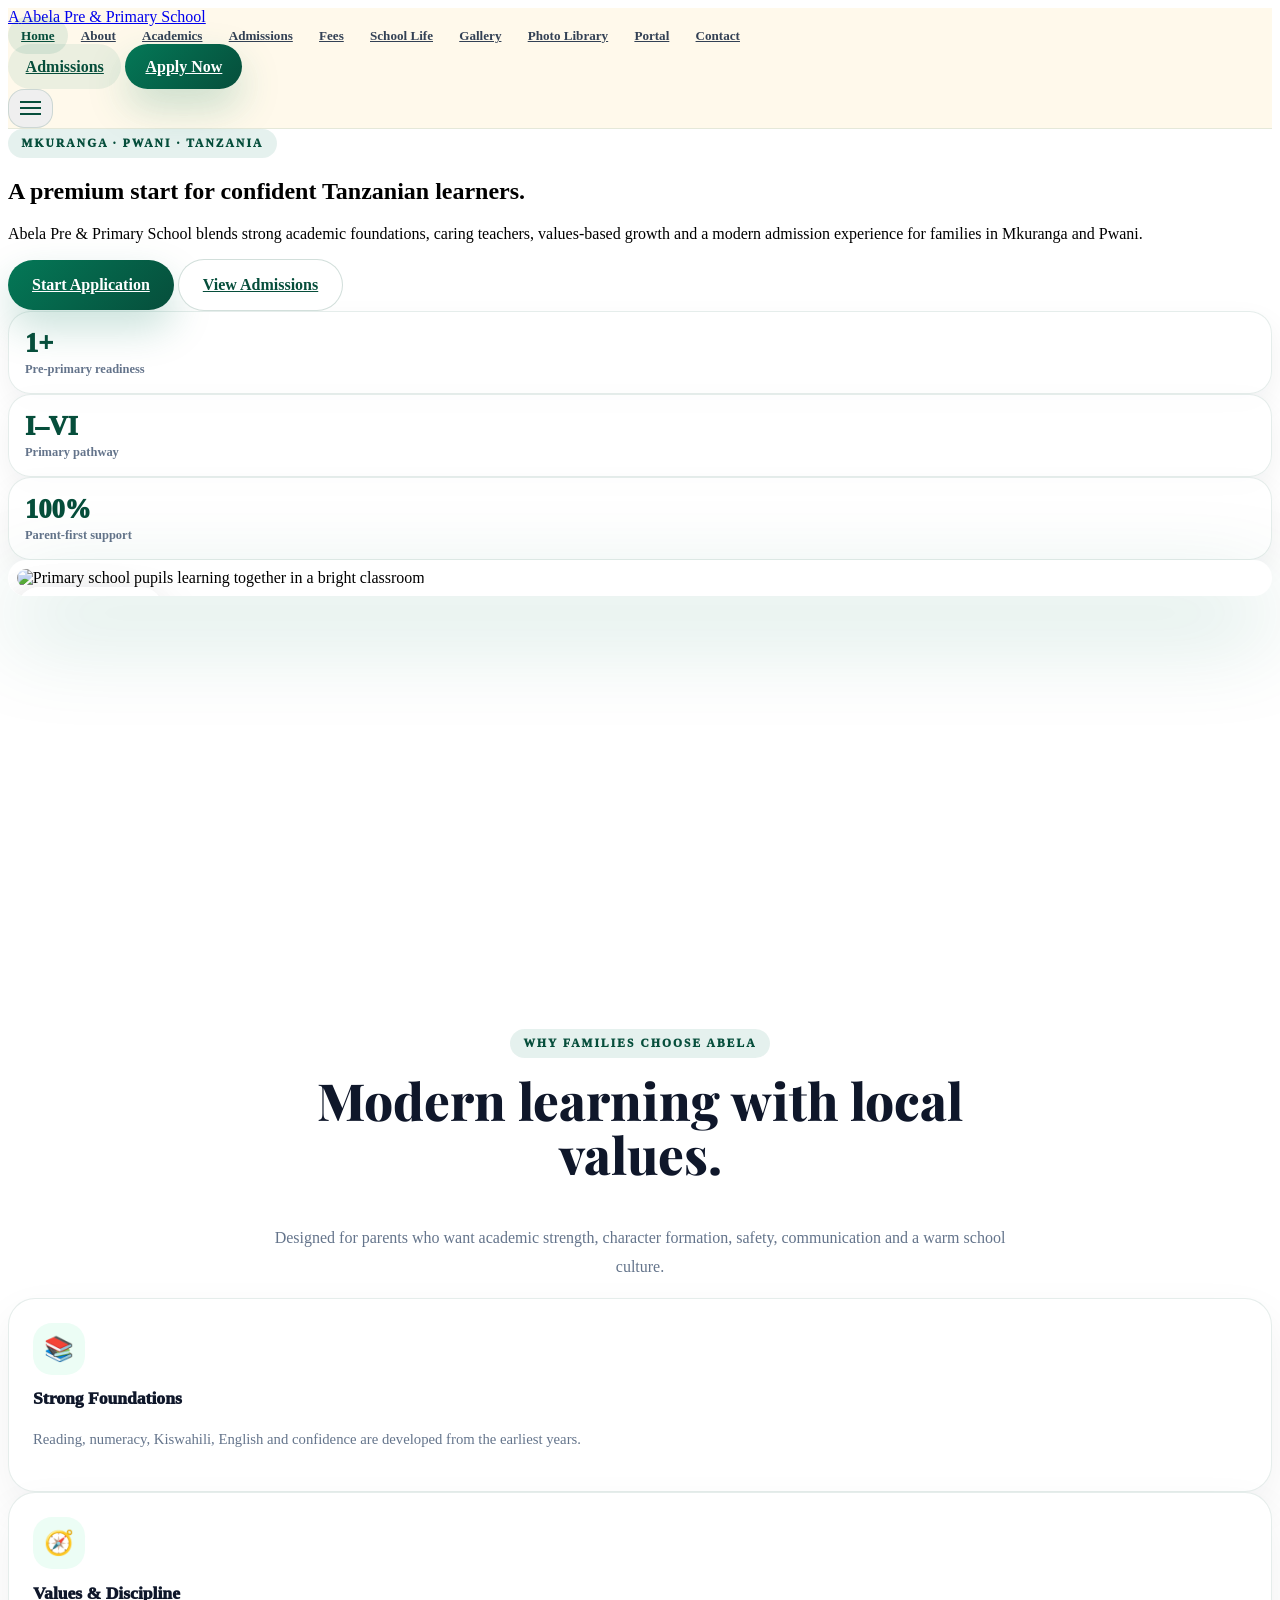
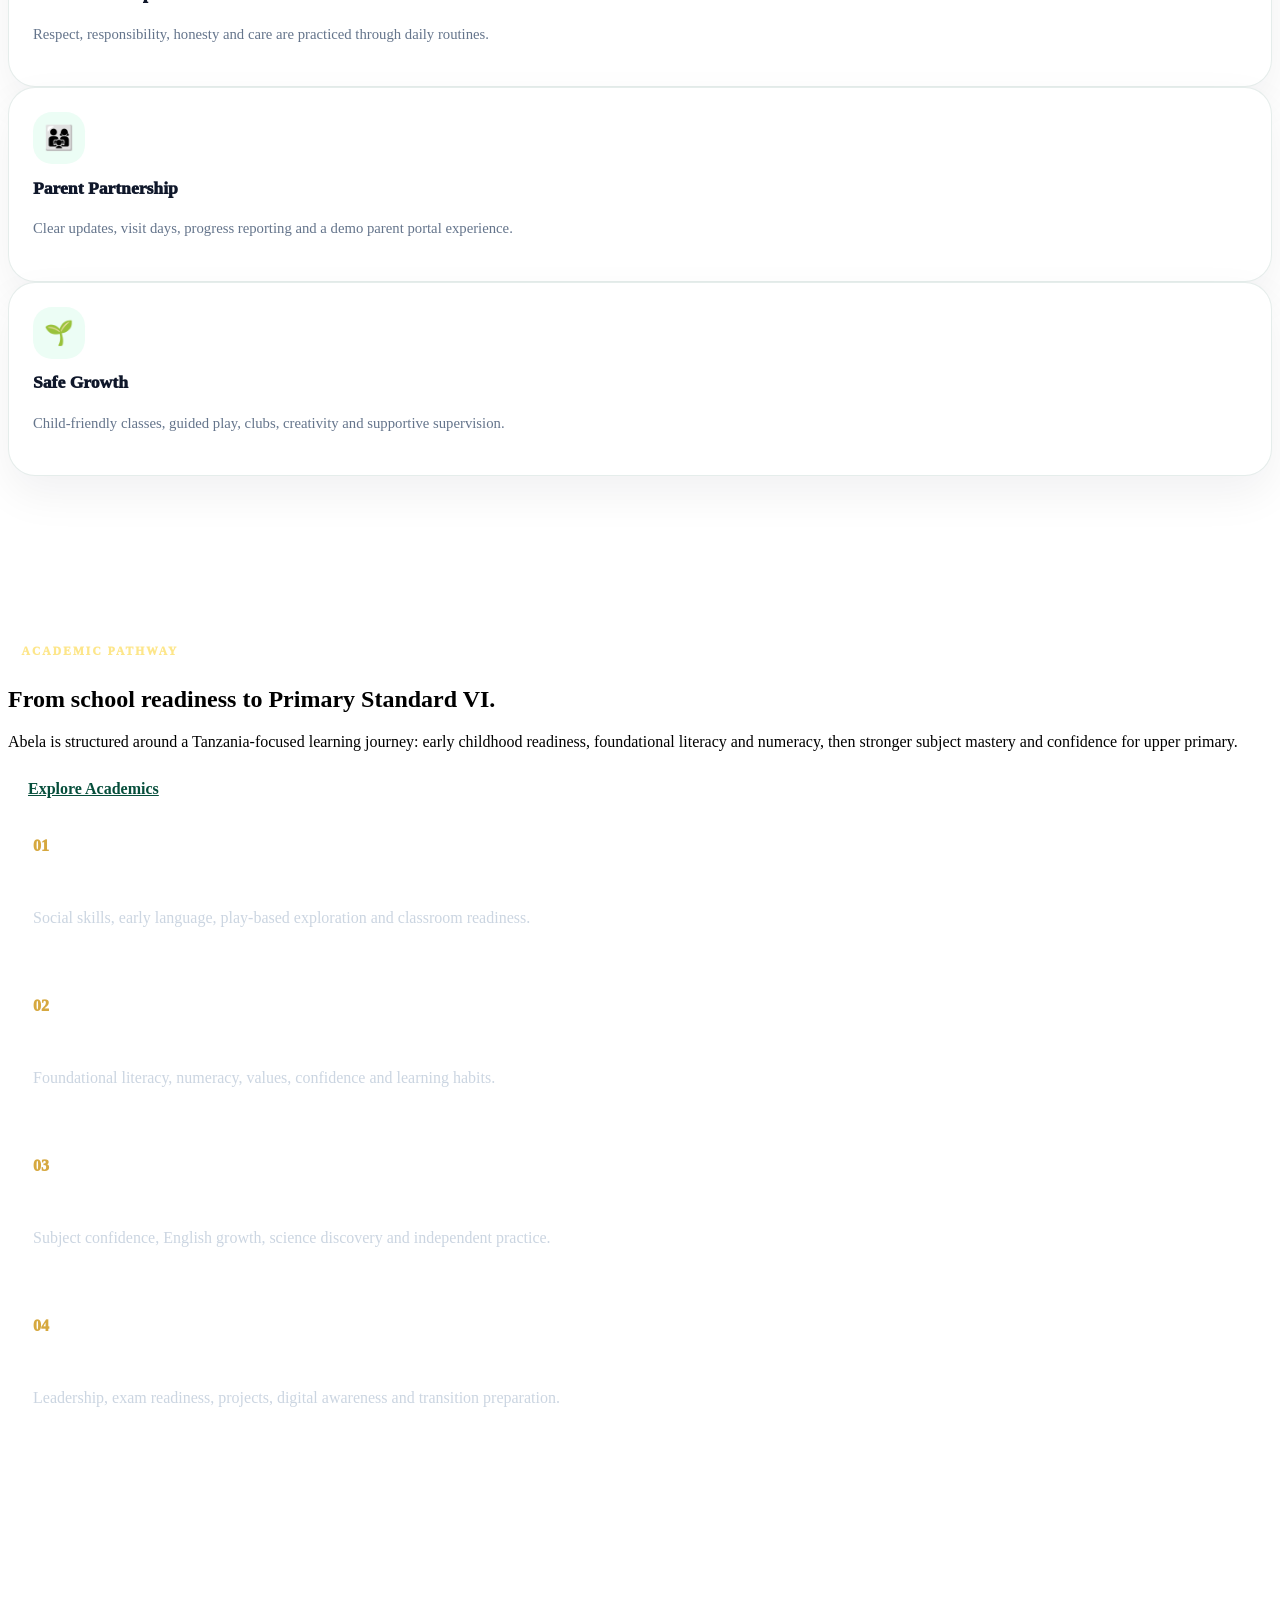
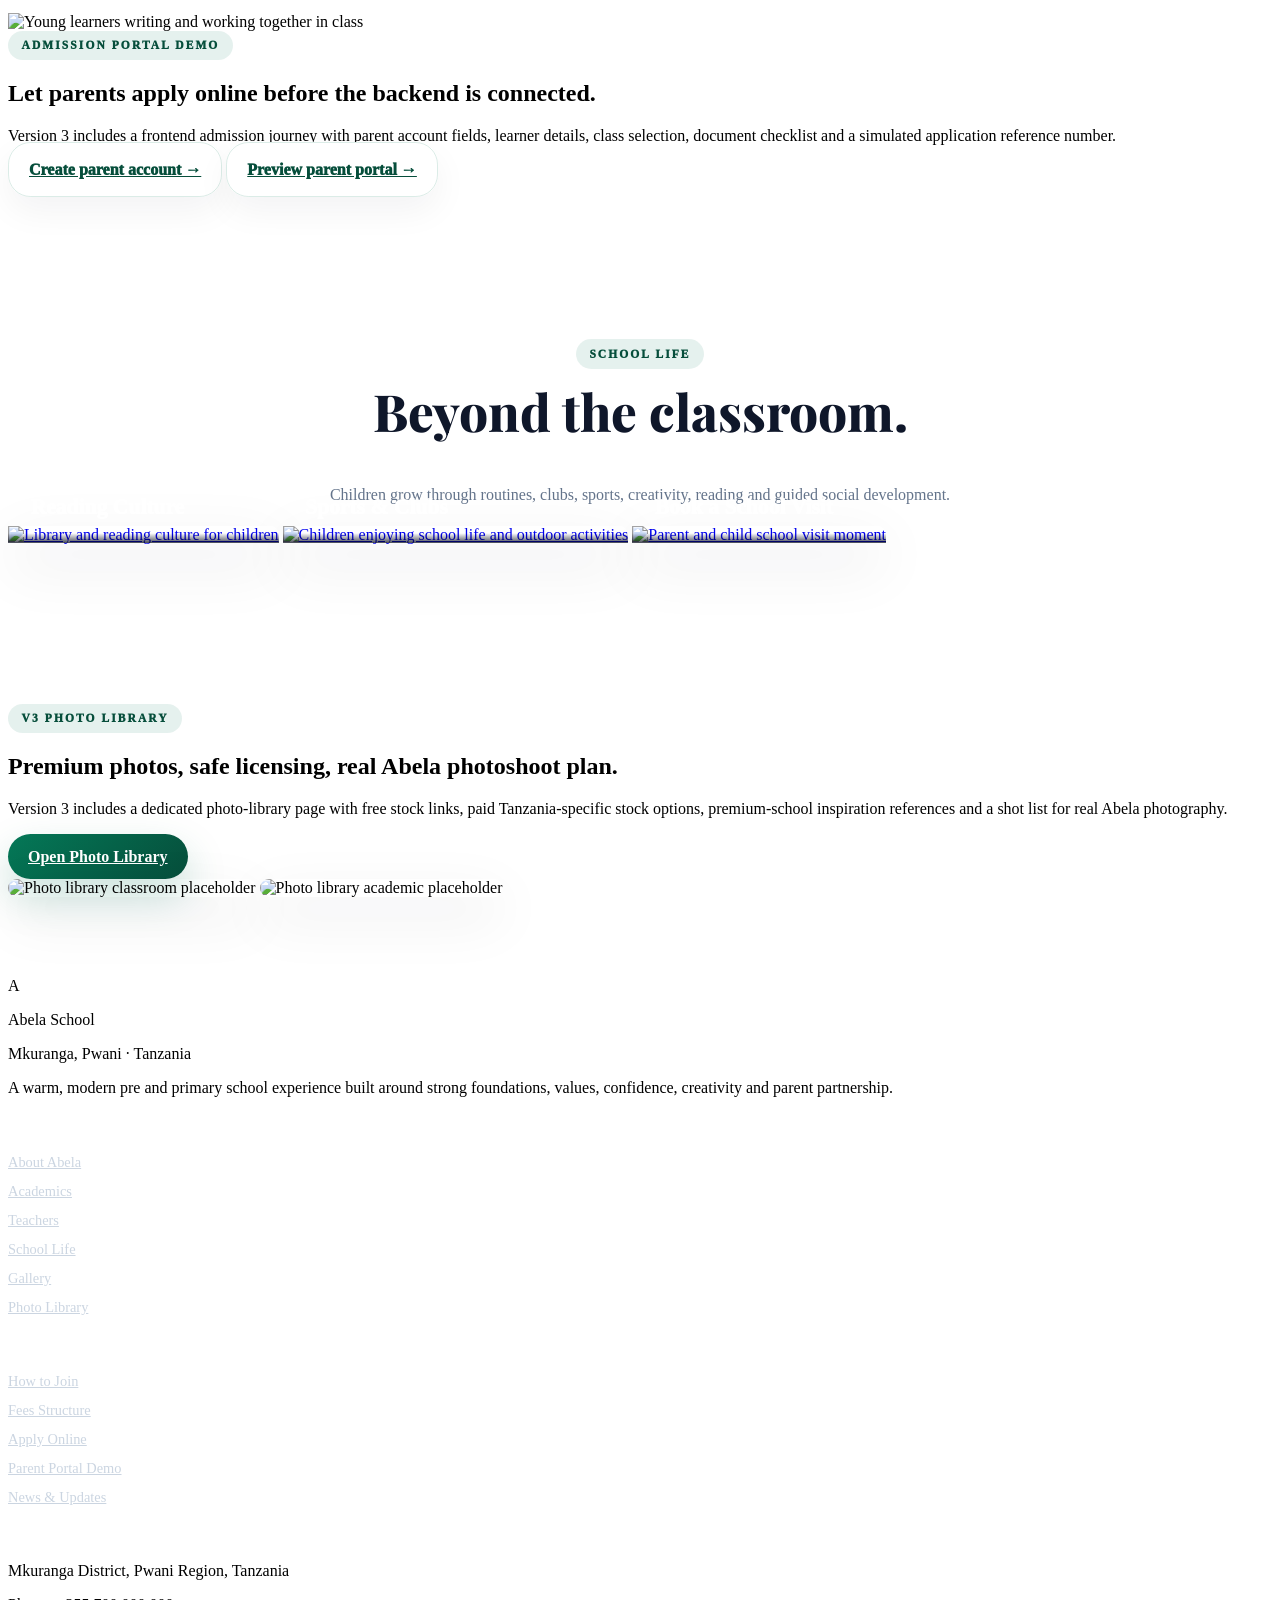
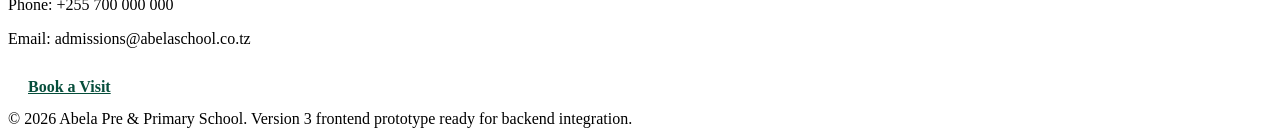
==== index.html @ 207eb551 "all new commited" ====
<!doctype html>
<html lang="en">
<head>
  <meta charset="UTF-8" />
  <meta name="viewport" content="width=device-width, initial-scale=1.0" />
  <title>Abela Pre &amp; Primary School | Mkuranga, Pwani Tanzania</title>
  <meta name="description" content="Premium Version 3 premium frontend website for Abela Pre &amp; Primary School in Mkuranga, Pwani, Tanzania with admissions portal demo." />
  <meta name="theme-color" content="#047857" />
  <meta property="og:title" content="Abela Pre &amp; Primary School | Mkuranga, Pwani Tanzania" />
  <meta property="og:description" content="Premium Version 3 premium frontend website for Abela Pre &amp; Primary School in Mkuranga, Pwani, Tanzania with admissions portal demo." />
  <meta property="og:type" content="website" />
  <meta property="og:image" content="https://images.unsplash.com/photo-1509062522246-3755977927d7?auto=format&fit=crop&w=1600&q=80" />
  <link rel="preconnect" href="https://fonts.googleapis.com" />
  <link rel="preconnect" href="https://fonts.gstatic.com" crossorigin />
  <link href="https://fonts.googleapis.com/css2?family=Inter:wght@400;500;600;700;800;900&family=Playfair+Display:wght@700;800&display=swap" rel="stylesheet" />
  <script src="https://cdn.tailwindcss.com"></script>
  <script>
    tailwind.config = {
      theme: {
        extend: {
          fontFamily: {
            sans: ['Inter', 'sans-serif'],
            display: ['Playfair Display', 'serif']
          },
          colors: {
            abela: {
              green: '#047857',
              deep: '#064e3b',
              gold: '#d6a83f',
              cream: '#fff8e7'
            }
          },
          boxShadow: {
            glow: '0 24px 70px rgba(4, 120, 87, 0.22)'
          }
        }
      }
    };
  </script>
  <link rel="stylesheet" href="assets/css/styles.css" />
  <script type="application/ld+json">{"@context":"https://schema.org","@type":"School","name":"Abela Pre & Primary School","address":{"@type":"PostalAddress","addressLocality":"Mkuranga","addressRegion":"Pwani","addressCountry":"TZ"},"url":"https://example.com","telephone":"+255700000000"}</script>
</head>
<body class="bg-abela-cream text-slate-900 antialiased">
  <a href="#main" class="skip-link">Skip to content</a>
  
<header class="site-header">
  <nav class="mx-auto flex max-w-7xl items-center justify-between px-4 py-4 sm:px-6 lg:px-8" aria-label="Main navigation">
    <a href="index.html" class="group flex items-center gap-3" aria-label="Abela Pre & Primary School home">
      <span class="grid h-12 w-12 place-items-center rounded-2xl bg-emerald-700 text-lg font-black text-white shadow-lg shadow-emerald-900/20 ring-1 ring-white/30">A</span>
      <span>
        <span class="block text-sm font-black uppercase tracking-[0.22em] text-emerald-900">Abela</span>
        <span class="block text-xs font-semibold text-slate-500">Pre & Primary School</span>
      </span>
    </a>
    <div class="hidden items-center gap-1 xl:flex">
      <a class="nav-link active" href="index.html">Home</a><a class="nav-link" href="about.html">About</a><a class="nav-link" href="academics.html">Academics</a><a class="nav-link" href="admissions.html">Admissions</a><a class="nav-link" href="fees.html">Fees</a><a class="nav-link" href="school-life.html">School Life</a><a class="nav-link" href="gallery.html">Gallery</a><a class="nav-link" href="photo-library.html">Photo Library</a><a class="nav-link" href="portal.html">Portal</a><a class="nav-link" href="contact.html">Contact</a>
    </div>
    <div class="hidden items-center gap-3 xl:flex">
      <a href="admissions.html" class="btn btn-ghost">Admissions</a>
      <a href="apply.html" class="btn btn-primary">Apply Now</a>
    </div>
    <button id="menuBtn" class="menu-button xl:hidden" type="button" aria-label="Open navigation menu" aria-controls="mobileMenu" aria-expanded="false">
      <span class="menu-line"></span>
      <span class="menu-line"></span>
      <span class="menu-line"></span>
    </button>
  </nav>
  <div id="mobileMenu" class="mobile-menu xl:hidden" hidden>
    <div class="mx-auto grid max-w-7xl gap-2 px-4 pb-5 sm:px-6">
      <a class="mobile-link active" href="index.html">Home</a><a class="mobile-link" href="about.html">About</a><a class="mobile-link" href="academics.html">Academics</a><a class="mobile-link" href="admissions.html">Admissions</a><a class="mobile-link" href="fees.html">Fees</a><a class="mobile-link" href="school-life.html">School Life</a><a class="mobile-link" href="gallery.html">Gallery</a><a class="mobile-link" href="photo-library.html">Photo Library</a><a class="mobile-link" href="portal.html">Portal</a><a class="mobile-link" href="contact.html">Contact</a><a class="mobile-link" href="teachers.html">Teachers</a><a class="mobile-link" href="news.html">News</a>
      <a href="apply.html" class="btn btn-primary mt-2 w-full justify-center">Start Admission Application</a>
    </div>
  </div>
</header>

  <main id="main">

<section class="hero-shell overflow-hidden">
  <div class="absolute inset-0 -z-10 bg-[radial-gradient(circle_at_top_left,rgba(214,168,63,.28),transparent_32%),radial-gradient(circle_at_bottom_right,rgba(4,120,87,.28),transparent_36%)]"></div>
  <div class="mx-auto grid max-w-7xl items-center gap-12 px-4 py-16 sm:px-6 lg:grid-cols-[1.05fr_0.95fr] lg:px-8 lg:py-24">
    <div class="reveal">
      <span class="eyebrow">Mkuranga · Pwani · Tanzania</span>
      <h1 class="mt-5 max-w-4xl font-display text-5xl font-extrabold leading-[1.02] tracking-tight text-slate-950 sm:text-6xl lg:text-7xl">A premium start for confident Tanzanian learners.</h1>
      <p class="mt-6 max-w-2xl text-lg leading-8 text-slate-700">Abela Pre & Primary School blends strong academic foundations, caring teachers, values-based growth and a modern admission experience for families in Mkuranga and Pwani.</p>
      <div class="mt-8 flex flex-col gap-3 sm:flex-row">
        <a href="apply.html" class="btn btn-primary btn-xl">Start Application</a>
        <a href="admissions.html" class="btn btn-outline btn-xl">View Admissions</a>
      </div>
      <div class="mt-10 grid max-w-xl grid-cols-3 gap-3">
        <div class="metric-card"><strong>1+</strong><span>Pre-primary readiness</span></div>
        <div class="metric-card"><strong>I–VI</strong><span>Primary pathway</span></div>
        <div class="metric-card"><strong>100%</strong><span>Parent-first support</span></div>
      </div>
    </div>
    <div class="reveal relative">
      <div class="hero-photo-card">
        <img src="https://images.unsplash.com/photo-1509062522246-3755977927d7?auto=format&fit=crop&w=1600&q=80" alt="Primary school pupils learning together in a bright classroom" fetchpriority="high" />
        <div class="floating-card left-5 top-6">
          <span class="dot"></span>
          <p>Admissions Open</p>
          <strong>2026 Intake</strong>
        </div>
        <div class="floating-card bottom-5 right-5">
          <p>Curriculum focus</p>
          <strong>Tanzania-aligned</strong>
        </div>
      </div>
    </div>
  </div>
</section>

<section class="section-padding bg-white">
  <div class="mx-auto max-w-7xl px-4 sm:px-6 lg:px-8">
    <div class="section-heading reveal">
      <span class="eyebrow">Why families choose Abela</span>
      <h2>Modern learning with local values.</h2>
      <p>Designed for parents who want academic strength, character formation, safety, communication and a warm school culture.</p>
    </div>
    <div class="mt-12 grid gap-5 md:grid-cols-2 lg:grid-cols-4">
      <article class="feature-card reveal"><span class="icon-badge">📚</span><h3>Strong Foundations</h3><p>Reading, numeracy, Kiswahili, English and confidence are developed from the earliest years.</p></article>
      <article class="feature-card reveal"><span class="icon-badge">🧭</span><h3>Values & Discipline</h3><p>Respect, responsibility, honesty and care are practiced through daily routines.</p></article>
      <article class="feature-card reveal"><span class="icon-badge">👨‍👩‍👧</span><h3>Parent Partnership</h3><p>Clear updates, visit days, progress reporting and a demo parent portal experience.</p></article>
      <article class="feature-card reveal"><span class="icon-badge">🌱</span><h3>Safe Growth</h3><p>Child-friendly classes, guided play, clubs, creativity and supportive supervision.</p></article>
    </div>
  </div>
</section>

<section class="section-padding bg-slate-950 text-white">
  <div class="mx-auto grid max-w-7xl gap-10 px-4 sm:px-6 lg:grid-cols-[0.95fr_1.05fr] lg:px-8">
    <div class="reveal">
      <span class="eyebrow light">Academic Pathway</span>
      <h2 class="mt-4 font-display text-4xl font-bold sm:text-5xl">From school readiness to Primary Standard VI.</h2>
      <p class="mt-5 text-slate-300 leading-8">Abela is structured around a Tanzania-focused learning journey: early childhood readiness, foundational literacy and numeracy, then stronger subject mastery and confidence for upper primary.</p>
      <a href="academics.html" class="btn btn-light mt-8">Explore Academics</a>
    </div>
    <div class="grid gap-4 md:grid-cols-2">
      <div class="pathway-card reveal"><span>01</span><h3>Pre-Primary</h3><p>Social skills, early language, play-based exploration and classroom readiness.</p></div>
      <div class="pathway-card reveal"><span>02</span><h3>Standard I–II</h3><p>Foundational literacy, numeracy, values, confidence and learning habits.</p></div>
      <div class="pathway-card reveal"><span>03</span><h3>Standard III–IV</h3><p>Subject confidence, English growth, science discovery and independent practice.</p></div>
      <div class="pathway-card reveal"><span>04</span><h3>Standard V–VI</h3><p>Leadership, exam readiness, projects, digital awareness and transition preparation.</p></div>
    </div>
  </div>
</section>

<section class="section-padding bg-abela-cream">
  <div class="mx-auto grid max-w-7xl items-center gap-10 px-4 sm:px-6 lg:grid-cols-2 lg:px-8">
    <div class="reveal overflow-hidden rounded-[2rem] shadow-glow">
      <img class="h-[460px] w-full object-cover" src="https://images.unsplash.com/photo-1588072432836-e10032774350?auto=format&fit=crop&w=1200&q=80" alt="Young learners writing and working together in class" loading="lazy" decoding="async" />
    </div>
    <div class="reveal">
      <span class="eyebrow">Admission Portal Demo</span>
      <h2 class="mt-4 font-display text-4xl font-bold text-slate-950 sm:text-5xl">Let parents apply online before the backend is connected.</h2>
      <p class="mt-5 leading-8 text-slate-700">Version 3 includes a frontend admission journey with parent account fields, learner details, class selection, document checklist and a simulated application reference number.</p>
      <div class="mt-8 grid gap-3 sm:grid-cols-2">
        <a class="mini-cta" href="apply.html">Create parent account →</a>
        <a class="mini-cta" href="portal.html">Preview parent portal →</a>
      </div>
    </div>
  </div>
</section>

<section class="section-padding bg-white">
  <div class="mx-auto max-w-7xl px-4 sm:px-6 lg:px-8">
    <div class="section-heading reveal">
      <span class="eyebrow">School life</span>
      <h2>Beyond the classroom.</h2>
      <p>Children grow through routines, clubs, sports, creativity, reading and guided social development.</p>
    </div>
    <div class="mt-12 grid gap-5 md:grid-cols-3">
      <a href="school-life.html" class="image-card reveal"><img src="https://images.unsplash.com/photo-1524995997946-a1c2e315a42f?auto=format&fit=crop&w=1200&q=80" alt="Library and reading culture for children" loading="lazy"><span>Reading Culture</span></a>
      <a href="school-life.html" class="image-card reveal"><img src="https://images.unsplash.com/photo-1577896852618-343923ca2b21?auto=format&fit=crop&w=1200&q=80" alt="Children enjoying school life and outdoor activities" loading="lazy"><span>Sports & Clubs</span></a>
      <a href="contact.html" class="image-card reveal"><img src="https://images.unsplash.com/photo-1544717297-fa95b6ee9643?auto=format&fit=crop&w=1200&q=80" alt="Parent and child school visit moment" loading="lazy"><span>Book a School Visit</span></a>
    </div>
  </div>
</section>

<section class="section-padding bg-white">
  <div class="mx-auto grid max-w-7xl items-center gap-8 px-4 sm:px-6 lg:grid-cols-[0.9fr_1.1fr] lg:px-8">
    <div class="reveal">
      <span class="eyebrow">V3 Photo Library</span>
      <h2 class="mt-4 font-display text-4xl font-bold text-slate-950 sm:text-5xl">Premium photos, safe licensing, real Abela photoshoot plan.</h2>
      <p class="mt-5 leading-8 text-slate-700">Version 3 includes a dedicated photo-library page with free stock links, paid Tanzania-specific stock options, premium-school inspiration references and a shot list for real Abela photography.</p>
      <a href="photo-library.html" class="btn btn-primary mt-8">Open Photo Library</a>
    </div>
    <div class="grid gap-4 sm:grid-cols-2 reveal">
      <img class="gallery-img" src="https://images.unsplash.com/photo-1509062522246-3755977927d7?auto=format&fit=crop&w=900&q=80" alt="Photo library classroom placeholder" loading="lazy" decoding="async" />
      <img class="gallery-img sm:mt-10" src="https://images.unsplash.com/photo-1588072432836-e10032774350?auto=format&fit=crop&w=900&q=80" alt="Photo library academic placeholder" loading="lazy" decoding="async" />
    </div>
  </div>
</section>

  </main>
  
<footer class="border-t border-emerald-900/10 bg-slate-950 text-white">
  <div class="mx-auto grid max-w-7xl gap-10 px-4 py-14 sm:px-6 lg:grid-cols-[1.25fr_0.75fr_0.75fr_1fr] lg:px-8">
    <div>
      <div class="flex items-center gap-3">
        <span class="grid h-12 w-12 place-items-center rounded-2xl bg-emerald-500 text-lg font-black text-white">A</span>
        <div>
          <p class="font-black uppercase tracking-[0.2em]">Abela School</p>
          <p class="text-sm text-slate-400">Mkuranga, Pwani · Tanzania</p>
        </div>
      </div>
      <p class="mt-5 max-w-sm text-sm leading-7 text-slate-300">A warm, modern pre and primary school experience built around strong foundations, values, confidence, creativity and parent partnership.</p>
    </div>
    <div>
      <h3 class="footer-title">School</h3>
      <a class="footer-link" href="about.html">About Abela</a>
      <a class="footer-link" href="academics.html">Academics</a>
      <a class="footer-link" href="teachers.html">Teachers</a>
      <a class="footer-link" href="school-life.html">School Life</a>
      <a class="footer-link" href="gallery.html">Gallery</a>
      <a class="footer-link" href="photo-library.html">Photo Library</a>
    </div>
    <div>
      <h3 class="footer-title">Admissions</h3>
      <a class="footer-link" href="admissions.html">How to Join</a>
      <a class="footer-link" href="fees.html">Fees Structure</a>
      <a class="footer-link" href="apply.html">Apply Online</a>
      <a class="footer-link" href="portal.html">Parent Portal Demo</a>
      <a class="footer-link" href="news.html">News & Updates</a>
    </div>
    <div>
      <h3 class="footer-title">Contact</h3>
      <p class="text-sm leading-7 text-slate-300">Mkuranga District, Pwani Region, Tanzania</p>
      <p class="text-sm leading-7 text-slate-300">Phone: +255 700 000 000</p>
      <p class="text-sm leading-7 text-slate-300">Email: admissions@abelaschool.co.tz</p>
      <a class="btn btn-light mt-5" href="contact.html">Book a Visit</a>
    </div>
  </div>
  <div class="border-t border-white/10 px-4 py-5 text-center text-xs text-slate-400">
    © <span data-year></span> Abela Pre & Primary School. Version 3 frontend prototype ready for backend integration.
  </div>
</footer>
<button id="topBtn" class="top-button" type="button" aria-label="Scroll to top">↑</button>

  <script src="assets/js/main.js"></script>
</body>
</html>
---- assets/css/styles.css ----
:root {
  --green: #047857;
  --deep: #064e3b;
  --gold: #d6a83f;
  --cream: #fff8e7;
  --ink: #0f172a;
}
* { scroll-behavior: smooth; }
body { min-height: 100vh; }
.skip-link { position: fixed; left: 1rem; top: -4rem; z-index: 100; border-radius: 999px; background: var(--deep); color: white; padding: .75rem 1rem; transition: top .2s ease; }
.skip-link:focus { top: 1rem; }
.site-header { position: sticky; top: 0; z-index: 50; border-bottom: 1px solid rgba(6, 78, 59, .1); background: rgba(255, 248, 231, .84); backdrop-filter: blur(18px); }
.nav-link, .mobile-link { border-radius: 999px; color: #334155; font-size: .82rem; font-weight: 800; padding: .68rem .82rem; transition: all .2s ease; }
.nav-link:hover, .nav-link.active, .mobile-link:hover, .mobile-link.active { background: rgba(4, 120, 87, .1); color: var(--deep); }
.mobile-menu { border-top: 1px solid rgba(6,78,59,.1); background: rgba(255,248,231,.96); }
.mobile-link { display: block; }
.menu-button { display: grid; gap: .25rem; border-radius: 1rem; border: 1px solid rgba(6,78,59,.15); padding: .7rem; }
.menu-line { display: block; width: 1.3rem; height: 2px; background: var(--deep); }
.btn { display: inline-flex; align-items: center; justify-content: center; gap: .5rem; border-radius: 999px; font-weight: 900; transition: transform .2s ease, box-shadow .2s ease, background .2s ease; }
.btn:hover { transform: translateY(-2px); }
.btn-primary { background: linear-gradient(135deg, var(--green), var(--deep)); color: white; padding: .85rem 1.25rem; box-shadow: 0 18px 40px rgba(4, 120, 87, .22); }
.btn-ghost { background: rgba(4, 120, 87, .08); color: var(--deep); padding: .85rem 1.1rem; }
.btn-outline { border: 1px solid rgba(6, 78, 59, .18); background: white; color: var(--deep); padding: .85rem 1.25rem; }
.btn-light { background: white; color: var(--deep); padding: .85rem 1.25rem; }
.btn-xl { padding: 1rem 1.5rem; }
.hero-shell { position: relative; min-height: calc(100vh - 80px); }
.eyebrow { display: inline-flex; align-items: center; gap: .5rem; border-radius: 999px; background: rgba(4,120,87,.1); color: var(--deep); font-size: .72rem; font-weight: 950; letter-spacing: .18em; padding: .55rem .85rem; text-transform: uppercase; }
.eyebrow.light { background: rgba(255,255,255,.1); color: #fde68a; }
.section-padding { padding: 5rem 0; }
.section-heading { max-width: 48rem; text-align: center; margin: 0 auto; }
.section-heading h2 { margin-top: 1rem; font-family: 'Playfair Display', serif; font-size: clamp(2.35rem, 4vw, 4rem); line-height: 1.05; font-weight: 800; color: #0f172a; }
.section-heading.text-white h2 { color: white; }
.section-heading p { margin-top: 1rem; color: #64748b; line-height: 1.8; }
.page-hero { position: relative; overflow: hidden; background: linear-gradient(135deg, #fff8e7, #ecfdf5 52%, #f8fafc); }
.page-hero::after { content: ''; position: absolute; inset: auto -8rem -10rem auto; width: 24rem; height: 24rem; border-radius: 999px; background: rgba(214,168,63,.22); filter: blur(10px); }
.page-hero h1 { max-width: 58rem; margin-top: 1rem; font-family: 'Playfair Display', serif; font-size: clamp(2.75rem, 5vw, 5.8rem); line-height: 1.02; font-weight: 800; color: #0f172a; }
.page-hero p { margin-top: 1.25rem; max-width: 44rem; color: #475569; font-size: 1.1rem; line-height: 1.8; }
.hero-photo-card { position: relative; overflow: hidden; border-radius: 2.25rem; background: white; padding: .55rem; box-shadow: 0 35px 90px rgba(4,120,87,.25); }
.hero-photo-card img { height: min(68vh, 620px); width: 100%; border-radius: 1.8rem; object-fit: cover; }
.floating-card { position: absolute; border: 1px solid rgba(255,255,255,.45); border-radius: 1.4rem; background: rgba(255,255,255,.88); color: #0f172a; padding: .9rem 1rem; backdrop-filter: blur(16px); box-shadow: 0 18px 45px rgba(15,23,42,.15); }
.floating-card p { font-size: .75rem; color: #64748b; font-weight: 800; }
.floating-card strong { display: block; margin-top: .2rem; font-size: .95rem; }
.dot { display: inline-block; width: .55rem; height: .55rem; border-radius: 999px; background: #22c55e; margin-right: .4rem; }
.metric-card, .dashboard-stat { border: 1px solid rgba(6,78,59,.1); border-radius: 1.4rem; background: rgba(255,255,255,.82); padding: 1rem; box-shadow: 0 12px 30px rgba(15,23,42,.06); }
.metric-card strong, .dashboard-stat strong { display: block; color: var(--deep); font-size: 1.65rem; font-weight: 950; }
.metric-card span, .dashboard-stat span { color: #64748b; font-size: .78rem; font-weight: 700; }
.feature-card, .subject-card, .pathway-light, .step-card, .news-card, .contact-card, .notice-card, .dark-card { border: 1px solid rgba(6,78,59,.1); border-radius: 1.7rem; background: white; padding: 1.5rem; box-shadow: 0 18px 45px rgba(15,23,42,.06); transition: transform .25s ease, box-shadow .25s ease, border-color .25s ease; }
.feature-card:hover, .subject-card:hover, .pathway-light:hover, .step-card:hover, .news-card:hover, .contact-card:hover, .notice-card:hover { transform: translateY(-7px); border-color: rgba(4,120,87,.25); box-shadow: 0 28px 70px rgba(4,120,87,.13); }
.feature-card h3, .subject-card h3, .pathway-light h3, .step-card h3, .news-card h3, .contact-card h3, .notice-card h3, .dark-card h3 { margin-top: .85rem; color: #0f172a; font-size: 1.1rem; font-weight: 950; }
.feature-card p, .subject-card p, .pathway-light p, .step-card p, .news-card p, .contact-card p, .notice-card p, .dark-card p { margin-top: .6rem; color: #64748b; font-size: .92rem; line-height: 1.75; }
.icon-badge { display: grid; width: 3.25rem; height: 3.25rem; place-items: center; border-radius: 1.2rem; background: #ecfdf5; font-size: 1.5rem; }
.pathway-card { border: 1px solid rgba(255,255,255,.12); border-radius: 1.7rem; background: rgba(255,255,255,.06); padding: 1.5rem; }
.pathway-card span, .pathway-light span, .step-card span { color: var(--gold); font-weight: 950; }
.pathway-card h3 { margin-top: .6rem; color: white; font-size: 1.15rem; font-weight: 950; }
.pathway-card p { margin-top: .6rem; color: #cbd5e1; line-height: 1.7; }
.pathway-light span { font-size: 2rem; }
.dark-card { background: rgba(255,255,255,.06); border-color: rgba(255,255,255,.12); }
.dark-card h3 { color: white; }
.dark-card p { color: #cbd5e1; }
.image-card { position: relative; min-height: 330px; overflow: hidden; border-radius: 2rem; box-shadow: 0 20px 60px rgba(15,23,42,.12); }
.image-card img { height: 100%; width: 100%; object-fit: cover; transition: transform .5s ease; }
.image-card:hover img { transform: scale(1.06); }
.image-card::after { content: ''; position: absolute; inset: 0; background: linear-gradient(to top, rgba(2,6,23,.72), transparent 58%); }
.image-card span { position: absolute; bottom: 1.4rem; left: 1.4rem; z-index: 2; color: white; font-size: 1.35rem; font-weight: 950; }
.mini-cta { border: 1px solid rgba(4,120,87,.14); border-radius: 1.4rem; background: white; color: var(--deep); font-weight: 950; padding: 1.1rem 1.25rem; box-shadow: 0 14px 35px rgba(15,23,42,.05); transition: all .2s ease; }
.mini-cta:hover { transform: translateY(-3px); box-shadow: 0 20px 50px rgba(4,120,87,.12); }
.info-pill { display: flex; justify-content: space-between; gap: 1rem; border-radius: 1rem; background: white; padding: 1rem; }
.info-pill strong { color: var(--deep); }
.info-pill span { color: #64748b; }
.fees-table { width: 100%; border-collapse: collapse; min-width: 720px; }
.fees-table th { background: #064e3b; color: white; text-align: left; font-size: .78rem; letter-spacing: .08em; text-transform: uppercase; padding: 1rem; }
.fees-table td { border-top: 1px solid rgba(6,78,59,.1); color: #475569; padding: 1rem; }
.fees-table tbody tr:hover { background: #f0fdf4; }
.portal-card { border: 1px solid rgba(6,78,59,.1); border-radius: 2rem; background: white; padding: clamp(1.25rem, 3vw, 2rem); box-shadow: 0 24px 70px rgba(15,23,42,.08); }
.portal-card h2 { color: #0f172a; font-size: 1.7rem; font-weight: 950; }
.portal-card p { margin-top: .5rem; color: #64748b; line-height: 1.7; }
.portal-progress { display: flex; gap: .6rem; margin-bottom: 1.5rem; }
.portal-dot { display: grid; width: 2.35rem; height: 2.35rem; place-items: center; border-radius: 999px; background: #e2e8f0; color: #475569; font-weight: 950; }
.portal-dot.active { background: var(--green); color: white; }
.form-step { display: none; }
.form-step.active { display: block; }
.form-grid { display: grid; gap: 1rem; grid-template-columns: repeat(2, minmax(0, 1fr)); }
.form-grid label, .portal-card label { color: #334155; font-size: .85rem; font-weight: 900; }
.form-input { margin-top: .45rem; width: 100%; border: 1px solid rgba(6,78,59,.15); border-radius: 1rem; background: #f8fafc; color: #0f172a; padding: .9rem 1rem; outline: none; transition: border-color .2s ease, box-shadow .2s ease; }
.form-input:focus { border-color: var(--green); box-shadow: 0 0 0 4px rgba(4,120,87,.12); }
.checklist { display: grid; gap: .9rem; margin-top: 1.25rem; }
.checklist label { display: flex; align-items: center; gap: .75rem; border: 1px solid rgba(6,78,59,.1); border-radius: 1rem; background: #f8fafc; padding: 1rem; }
.application-result, .form-message { margin-top: 1rem; border-radius: 1rem; padding: 1rem; display: none; }
.application-result.show, .form-message.show { display: block; background: #ecfdf5; color: #065f46; border: 1px solid rgba(4,120,87,.18); }
.dashboard-stat { background: #fff; }
.notice-card span, .news-card span { color: var(--green); font-size: .72rem; font-weight: 950; letter-spacing: .12em; text-transform: uppercase; }
.news-card a, .contact-card a { display: inline-block; margin-top: 1rem; color: var(--deep); font-weight: 950; }
.contact-card span { font-size: 1.6rem; }
.teacher-card { overflow: hidden; border-radius: 1.8rem; background: white; box-shadow: 0 20px 50px rgba(15,23,42,.08); transition: transform .25s ease; }
.teacher-card:hover { transform: translateY(-7px); }
.teacher-card img { width: 100%; height: 240px; object-fit: cover; }
.teacher-card h3 { margin: 1.2rem 1.2rem .2rem; font-weight: 950; font-size: 1.1rem; }
.teacher-card p { margin: 0 1.2rem; color: #64748b; }
.teacher-card span { display: inline-block; margin: 1rem 1.2rem 1.3rem; border-radius: 999px; background: #ecfdf5; color: var(--deep); font-size: .75rem; font-weight: 900; padding: .45rem .75rem; }
.gallery-img { height: 320px; width: 100%; border-radius: 1.8rem; object-fit: cover; box-shadow: 0 20px 55px rgba(15,23,42,.1); }
.filter-btn { border: 1px solid rgba(6,78,59,.15); border-radius: 999px; background: white; color: #475569; font-weight: 900; padding: .75rem 1rem; }
.filter-btn.active, .filter-btn:hover { background: var(--deep); color: white; }
.footer-title { margin-bottom: 1rem; color: white; font-weight: 950; }
.footer-link { display: block; margin-top: .75rem; color: #cbd5e1; font-size: .9rem; transition: color .2s ease; }
.footer-link:hover { color: white; }
.top-button { position: fixed; right: 1rem; bottom: 1rem; z-index: 40; display: grid; width: 3rem; height: 3rem; place-items: center; border-radius: 999px; background: var(--deep); color: white; box-shadow: 0 16px 40px rgba(4,120,87,.25); opacity: 0; pointer-events: none; transition: all .2s ease; }
.top-button.show { opacity: 1; pointer-events: auto; }
.reveal { opacity: 0; transform: translateY(22px); transition: opacity .7s ease, transform .7s ease; }
.reveal.visible { opacity: 1; transform: translateY(0); }
[hidden] { display: none !important; }
@media (max-width: 720px) {
  .section-padding { padding: 3.6rem 0; }
  .form-grid { grid-template-columns: 1fr; }
  .hero-photo-card img { height: 430px; }
  .floating-card { display: none; }
}

/* Version 3 photo-library and premium school upgrades */
.source-card,
.photo-card,
.inspiration-card,
.shot-card {
  border: 1px solid rgba(6,78,59,.11);
  border-radius: 1.75rem;
  background: rgba(255,255,255,.92);
  box-shadow: 0 22px 65px rgba(15,23,42,.08);
  transition: transform .25s ease, box-shadow .25s ease, border-color .25s ease;
  overflow: hidden;
}
.source-card:hover,
.photo-card:hover,
.inspiration-card:hover,
.shot-card:hover {
  transform: translateY(-7px);
  border-color: rgba(4,120,87,.35);
  box-shadow: 0 30px 80px rgba(6,78,59,.14);
}
.photo-card img,
.inspiration-card img {
  height: 250px;
  width: 100%;
  object-fit: cover;
}
.source-card { padding: 1.5rem; }
.source-card h3,
.photo-card h3,
.inspiration-card h3,
.shot-card h3 { color: #0f172a; font-size: 1.08rem; font-weight: 950; }
.source-card p,
.photo-card p,
.inspiration-card p,
.shot-card p { color: #64748b; line-height: 1.7; }
.license-badge { display: inline-flex; align-items: center; gap: .45rem; border-radius: 999px; font-size: .72rem; font-weight: 950; letter-spacing: .08em; text-transform: uppercase; padding: .46rem .72rem; }
.license-free { background: #ecfdf5; color: #065f46; }
.license-paid { background: #fff7ed; color: #9a3412; }
.license-inspiration { background: #eff6ff; color: #1e40af; }
.license-danger { background: #fef2f2; color: #991b1b; }
.photo-library-tabs { display: flex; flex-wrap: wrap; gap: .65rem; }
.photo-tab { border: 1px solid rgba(6,78,59,.15); border-radius: 999px; background: white; color: #475569; font-weight: 950; padding: .78rem 1rem; }
.photo-tab.active,
.photo-tab:hover { background: #064e3b; color: white; }
.photo-asset[hidden] { display: none !important; }
.prompt-box { border: 1px solid rgba(6,78,59,.12); border-radius: 1.5rem; background: #f8fafc; color: #334155; padding: 1rem; line-height: 1.75; }
.copy-button { border-radius: 999px; background: #064e3b; color: white; font-size: .78rem; font-weight: 950; padding: .7rem .95rem; }
.warning-panel { border: 1px solid rgba(214,168,63,.35); border-radius: 1.6rem; background: linear-gradient(135deg, rgba(255,248,231,.95), rgba(255,255,255,.95)); padding: 1.35rem; }
.warning-panel strong { color: #064e3b; }
.asset-meta { display: flex; flex-wrap: wrap; gap: .55rem; margin-top: 1rem; }
.asset-meta span { border-radius: 999px; background: #f1f5f9; color: #475569; font-size: .72rem; font-weight: 850; padding: .4rem .65rem; }
.shot-card { padding: 1.25rem; }
.shot-card span { display: grid; height: 2.5rem; width: 2.5rem; place-items: center; border-radius: 999px; background: #ecfdf5; color: #065f46; font-weight: 950; }
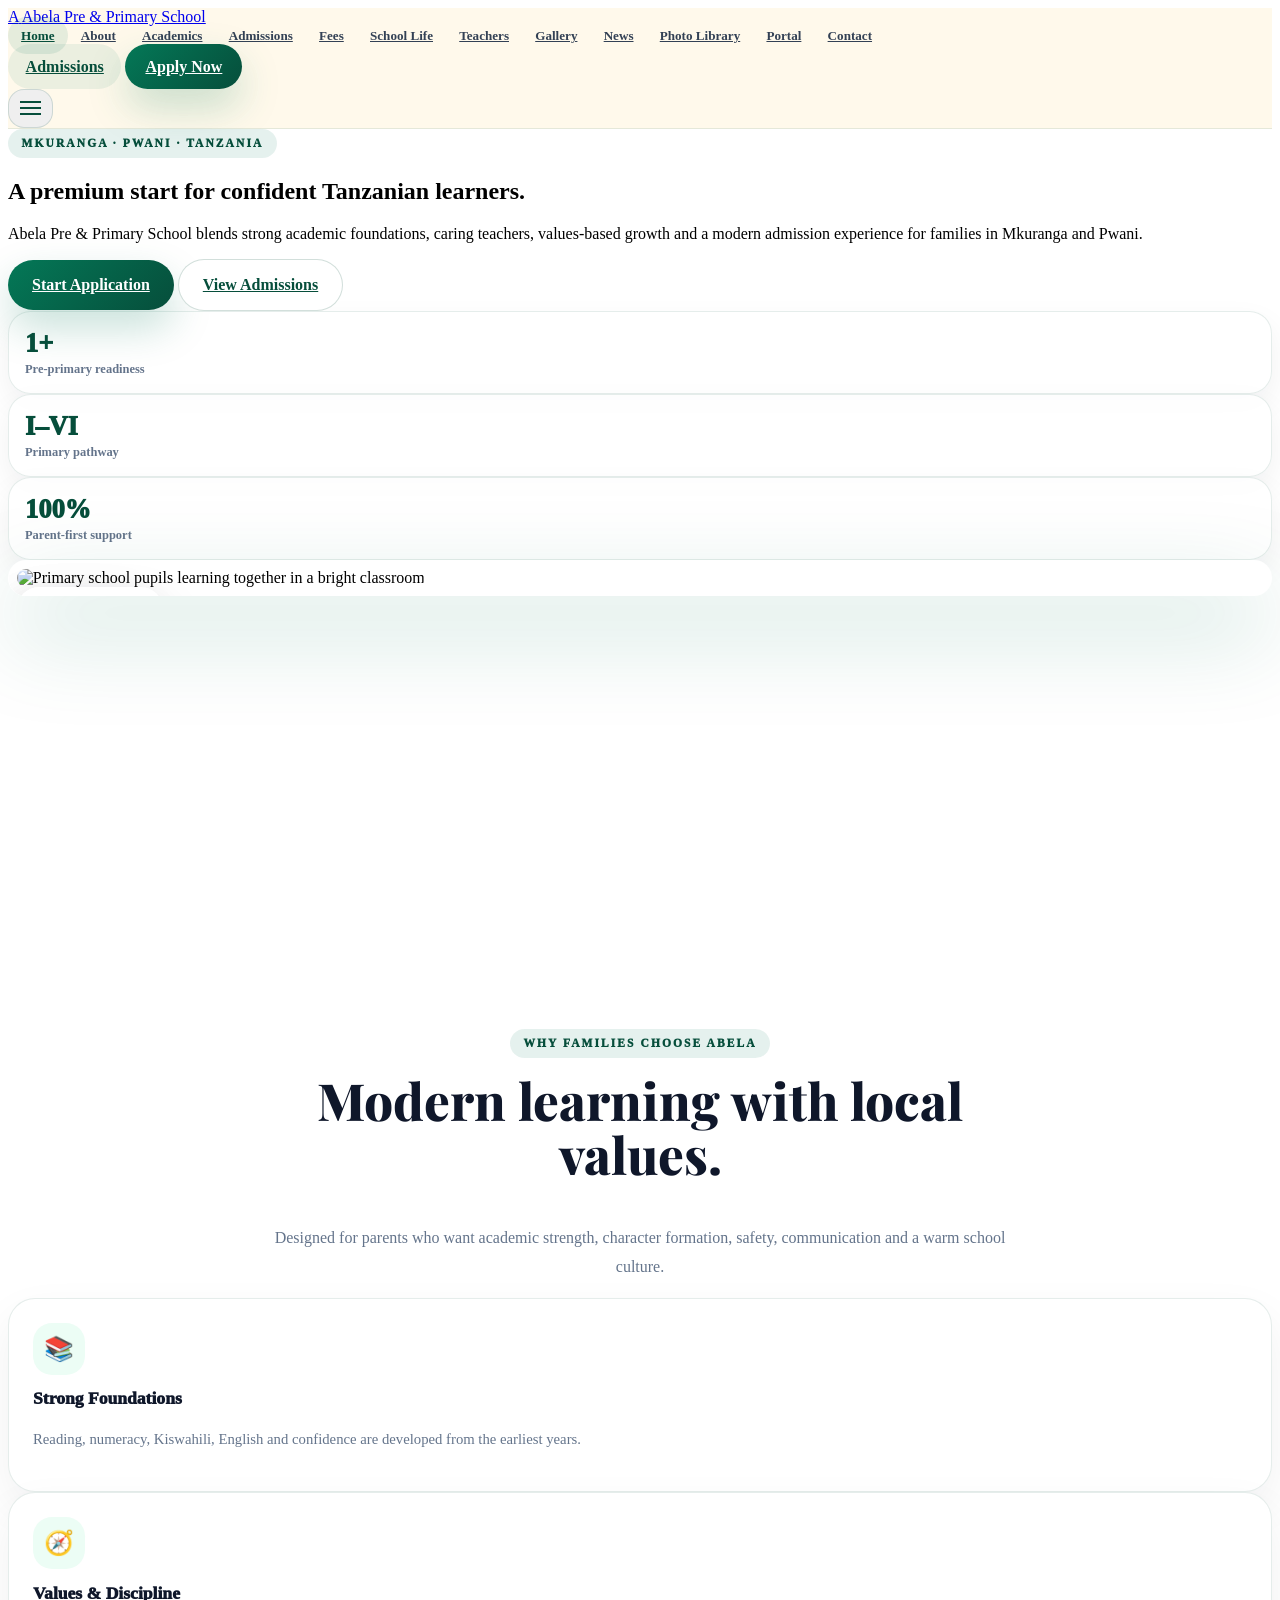
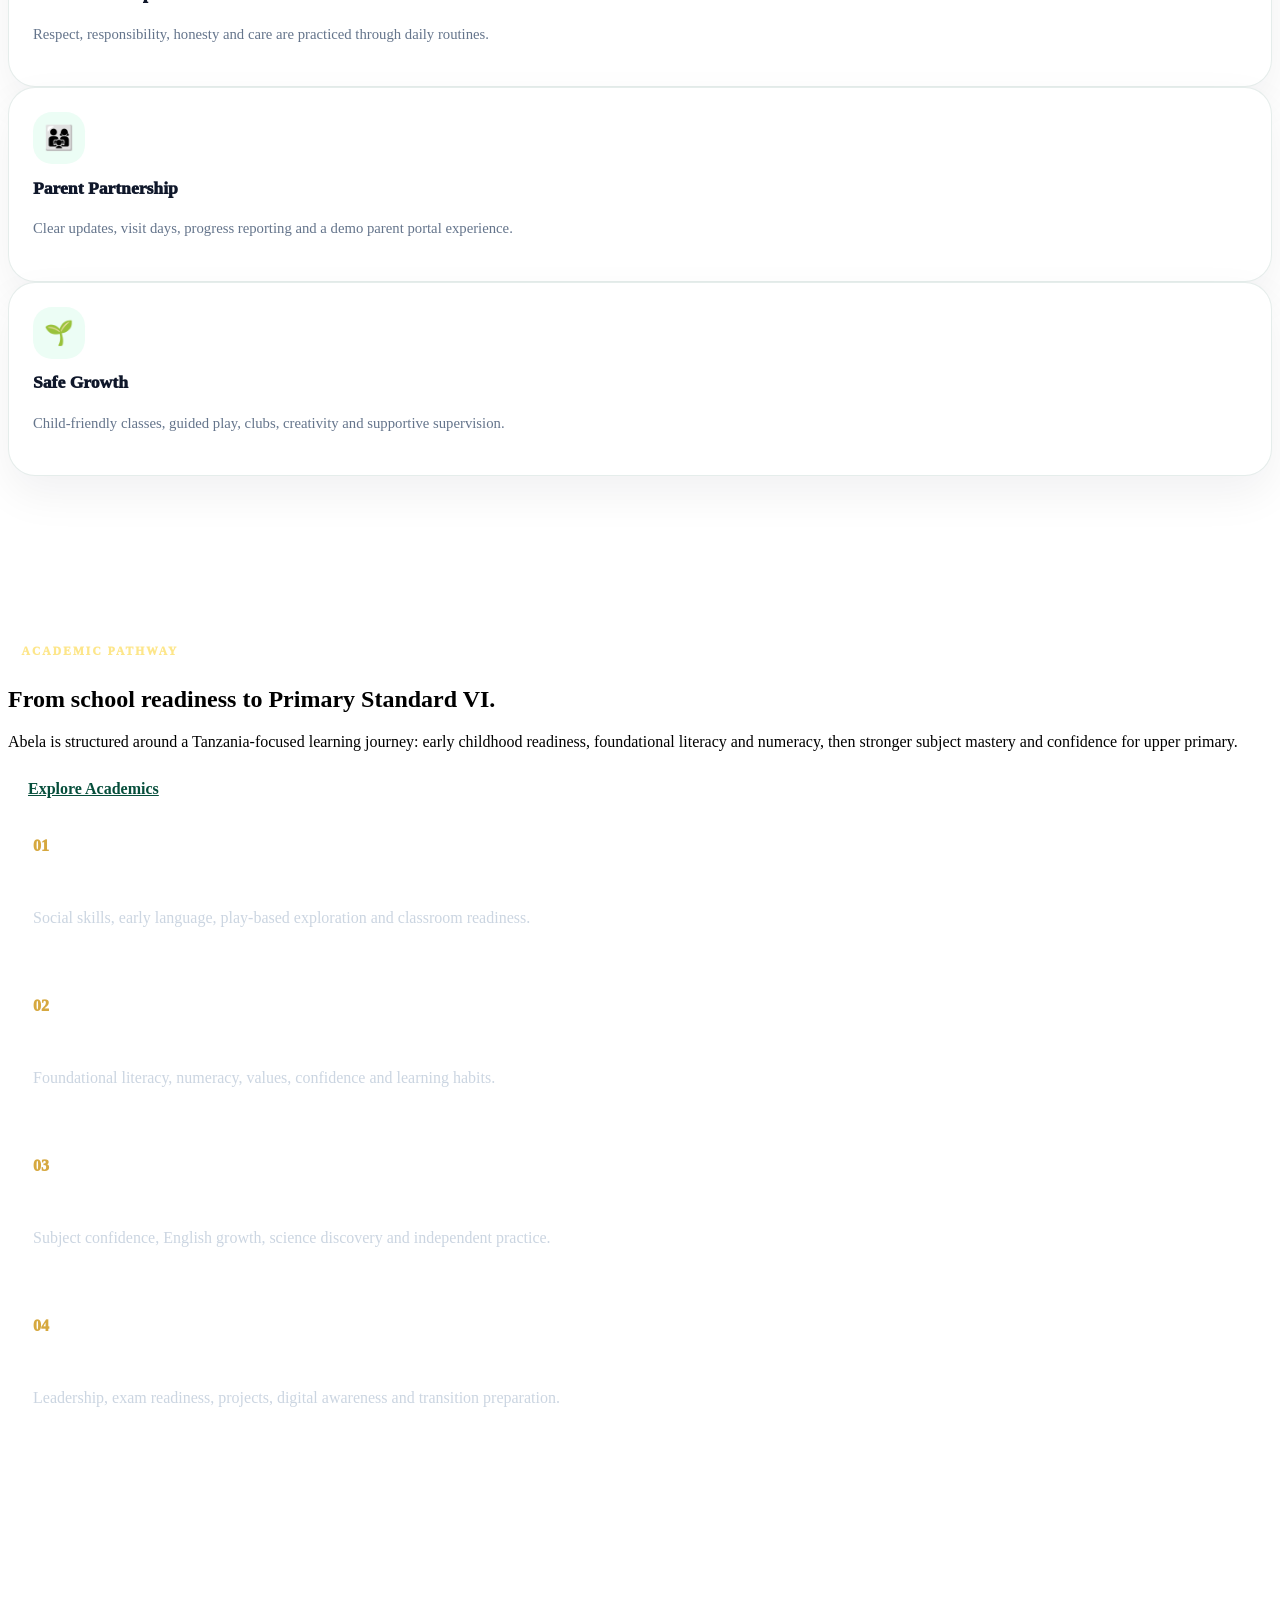
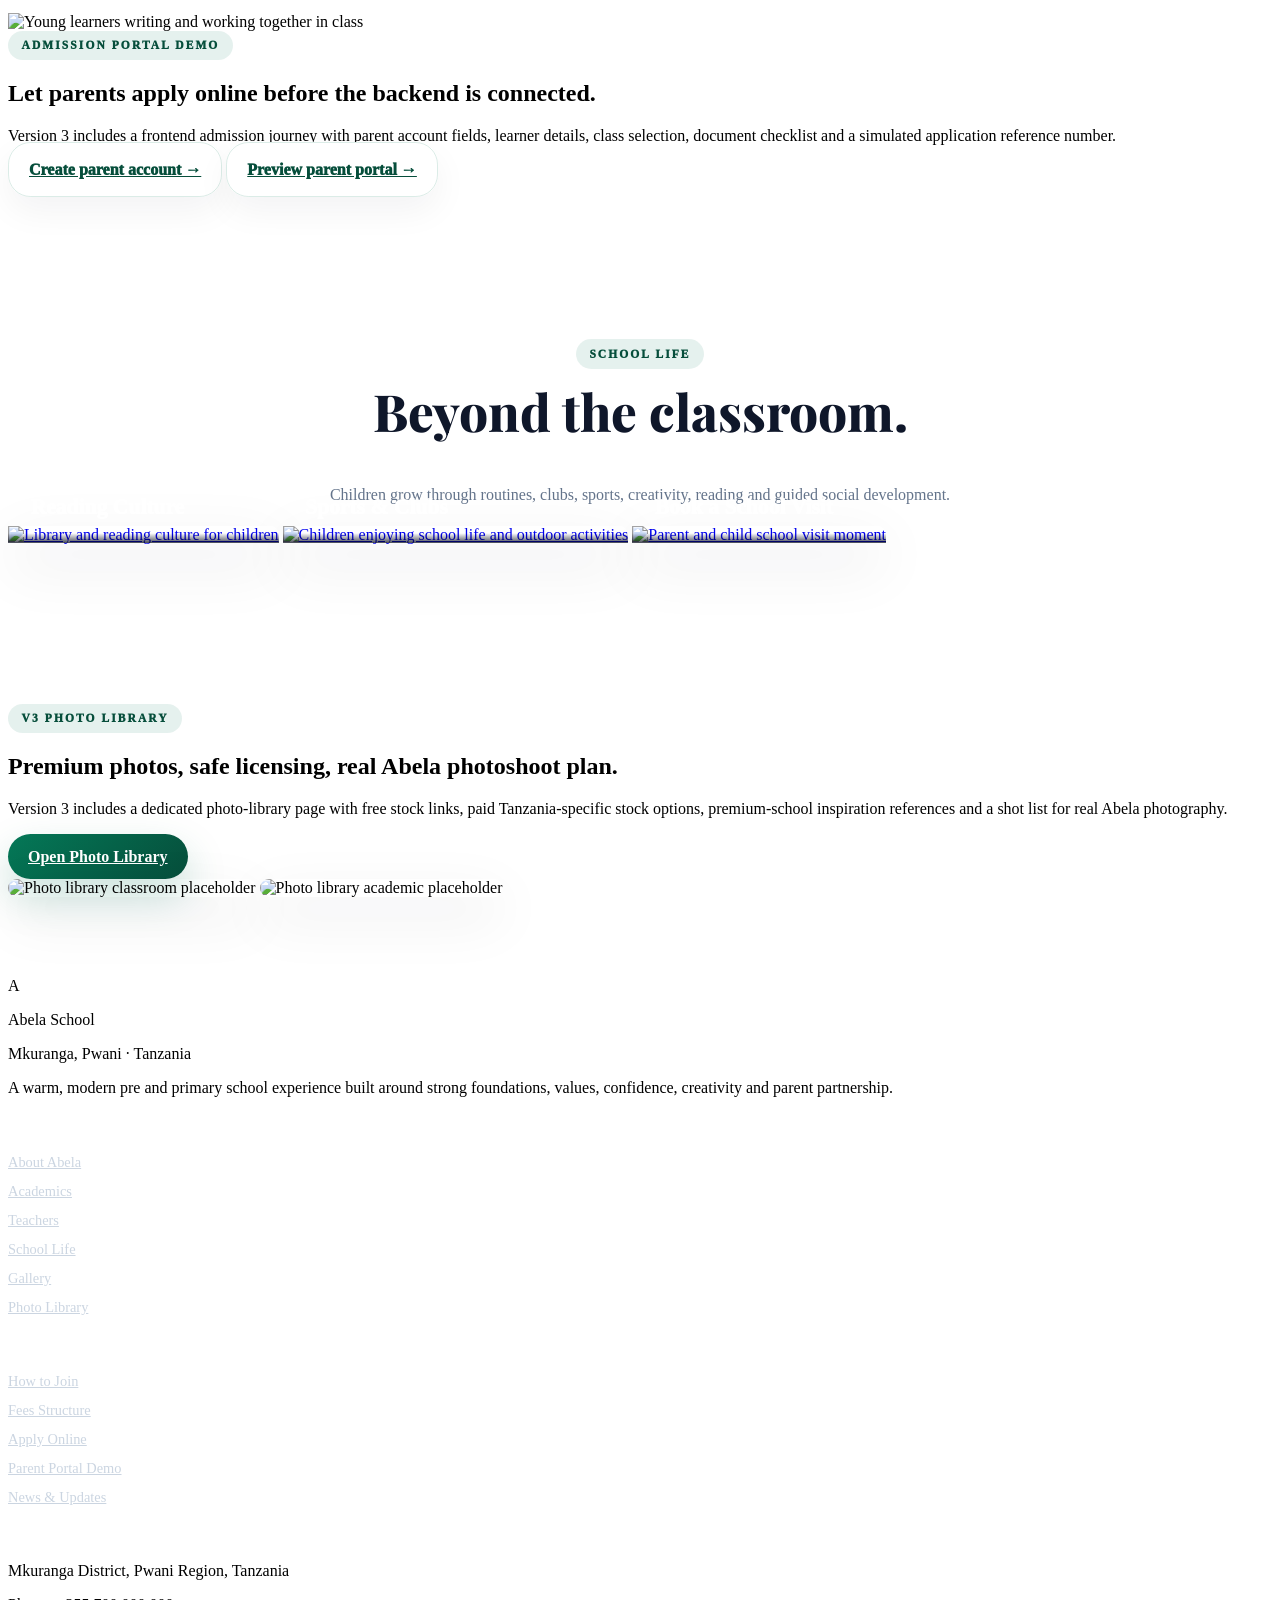
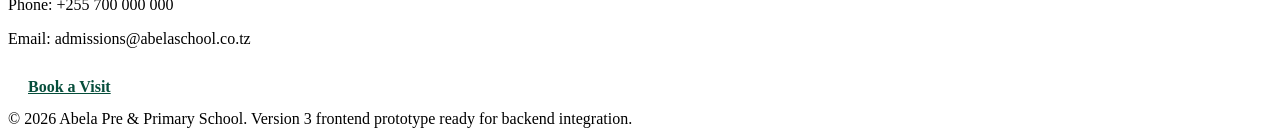
==== commit 5a943a3f: "Polish Abela V3 static site structure and add data-driven demo assets" ====
--- a/index.html
+++ b/index.html
@@ -53,7 +53,7 @@
       </span>
     </a>
     <div class="hidden items-center gap-1 xl:flex">
-      <a class="nav-link active" href="index.html">Home</a><a class="nav-link" href="about.html">About</a><a class="nav-link" href="academics.html">Academics</a><a class="nav-link" href="admissions.html">Admissions</a><a class="nav-link" href="fees.html">Fees</a><a class="nav-link" href="school-life.html">School Life</a><a class="nav-link" href="gallery.html">Gallery</a><a class="nav-link" href="photo-library.html">Photo Library</a><a class="nav-link" href="portal.html">Portal</a><a class="nav-link" href="contact.html">Contact</a>
+      <a class="nav-link active" href="index.html">Home</a><a class="nav-link" href="about.html">About</a><a class="nav-link" href="academics.html">Academics</a><a class="nav-link" href="admissions.html">Admissions</a><a class="nav-link" href="fees.html">Fees</a><a class="nav-link" href="school-life.html">School Life</a><a class="nav-link" href="teachers.html">Teachers</a><a class="nav-link" href="gallery.html">Gallery</a><a class="nav-link" href="news.html">News</a><a class="nav-link" href="photo-library.html">Photo Library</a><a class="nav-link" href="portal.html">Portal</a><a class="nav-link" href="contact.html">Contact</a>
     </div>
     <div class="hidden items-center gap-3 xl:flex">
       <a href="admissions.html" class="btn btn-ghost">Admissions</a>
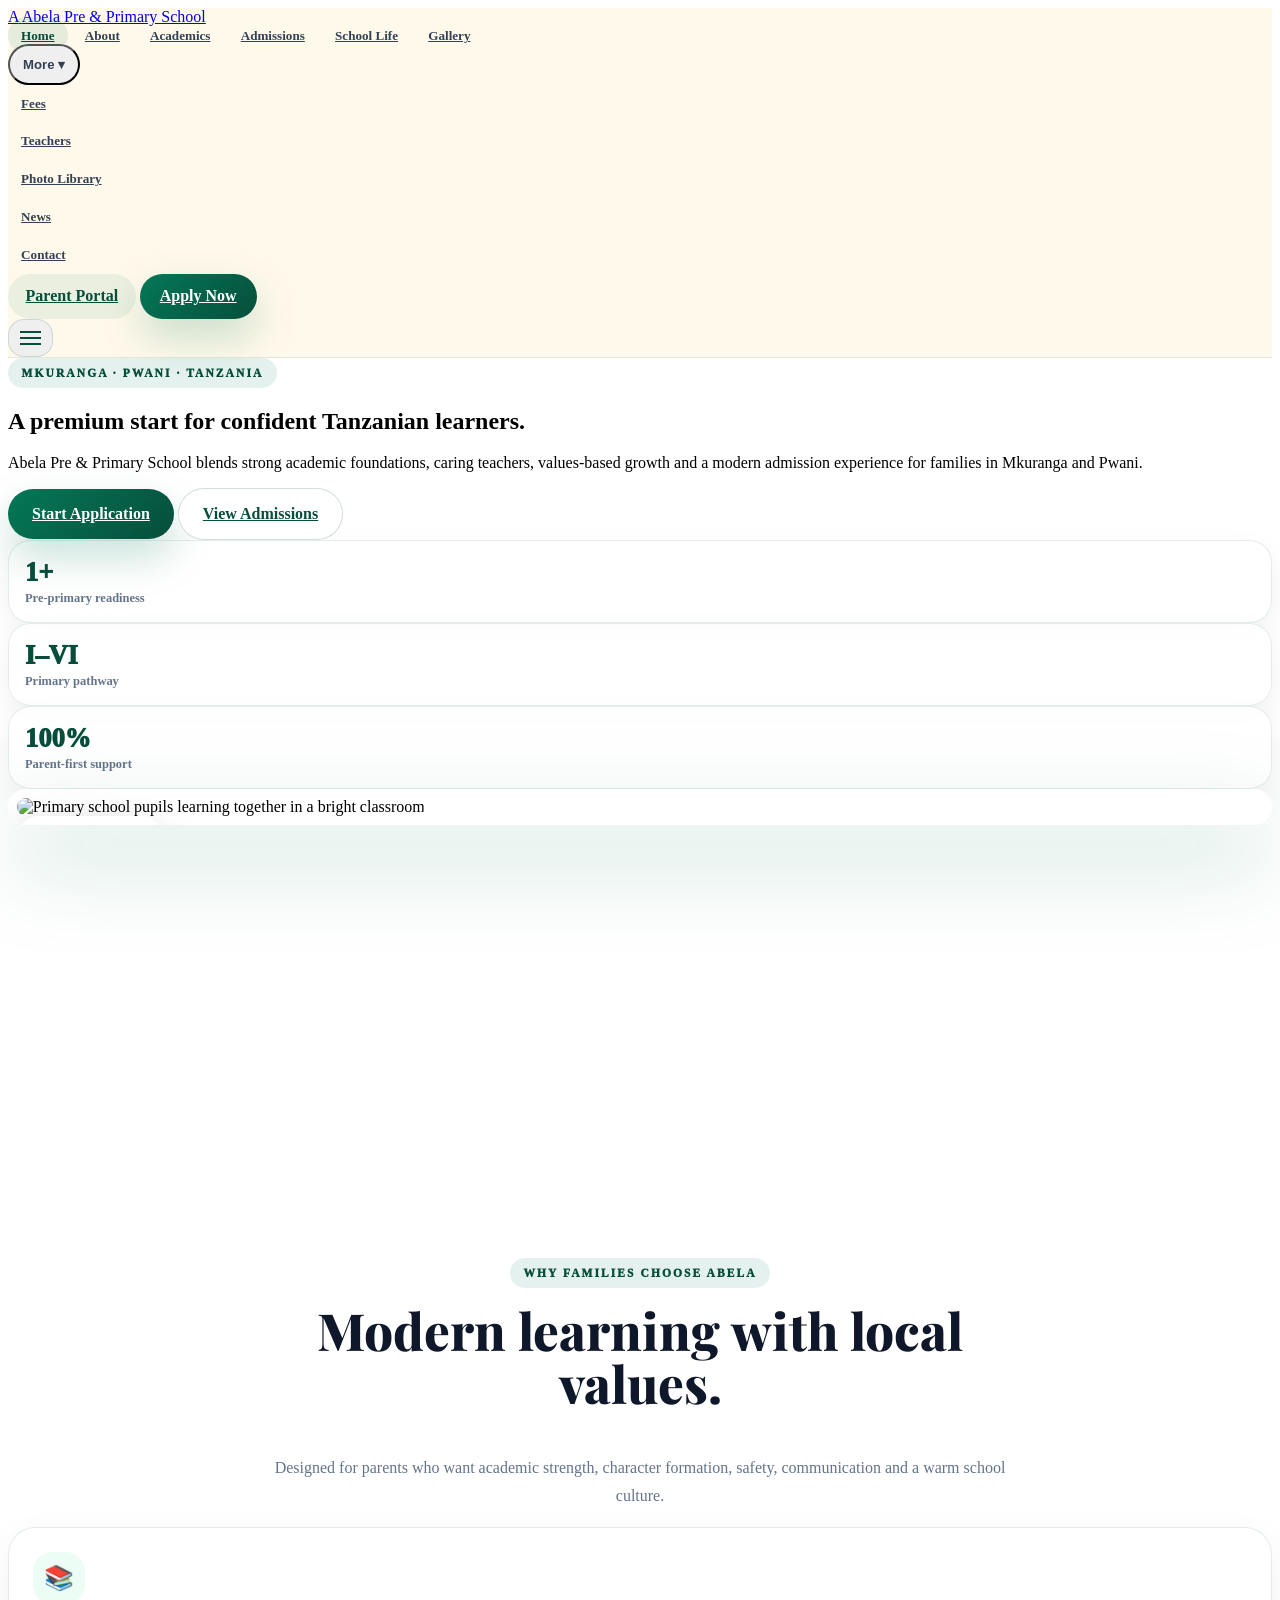
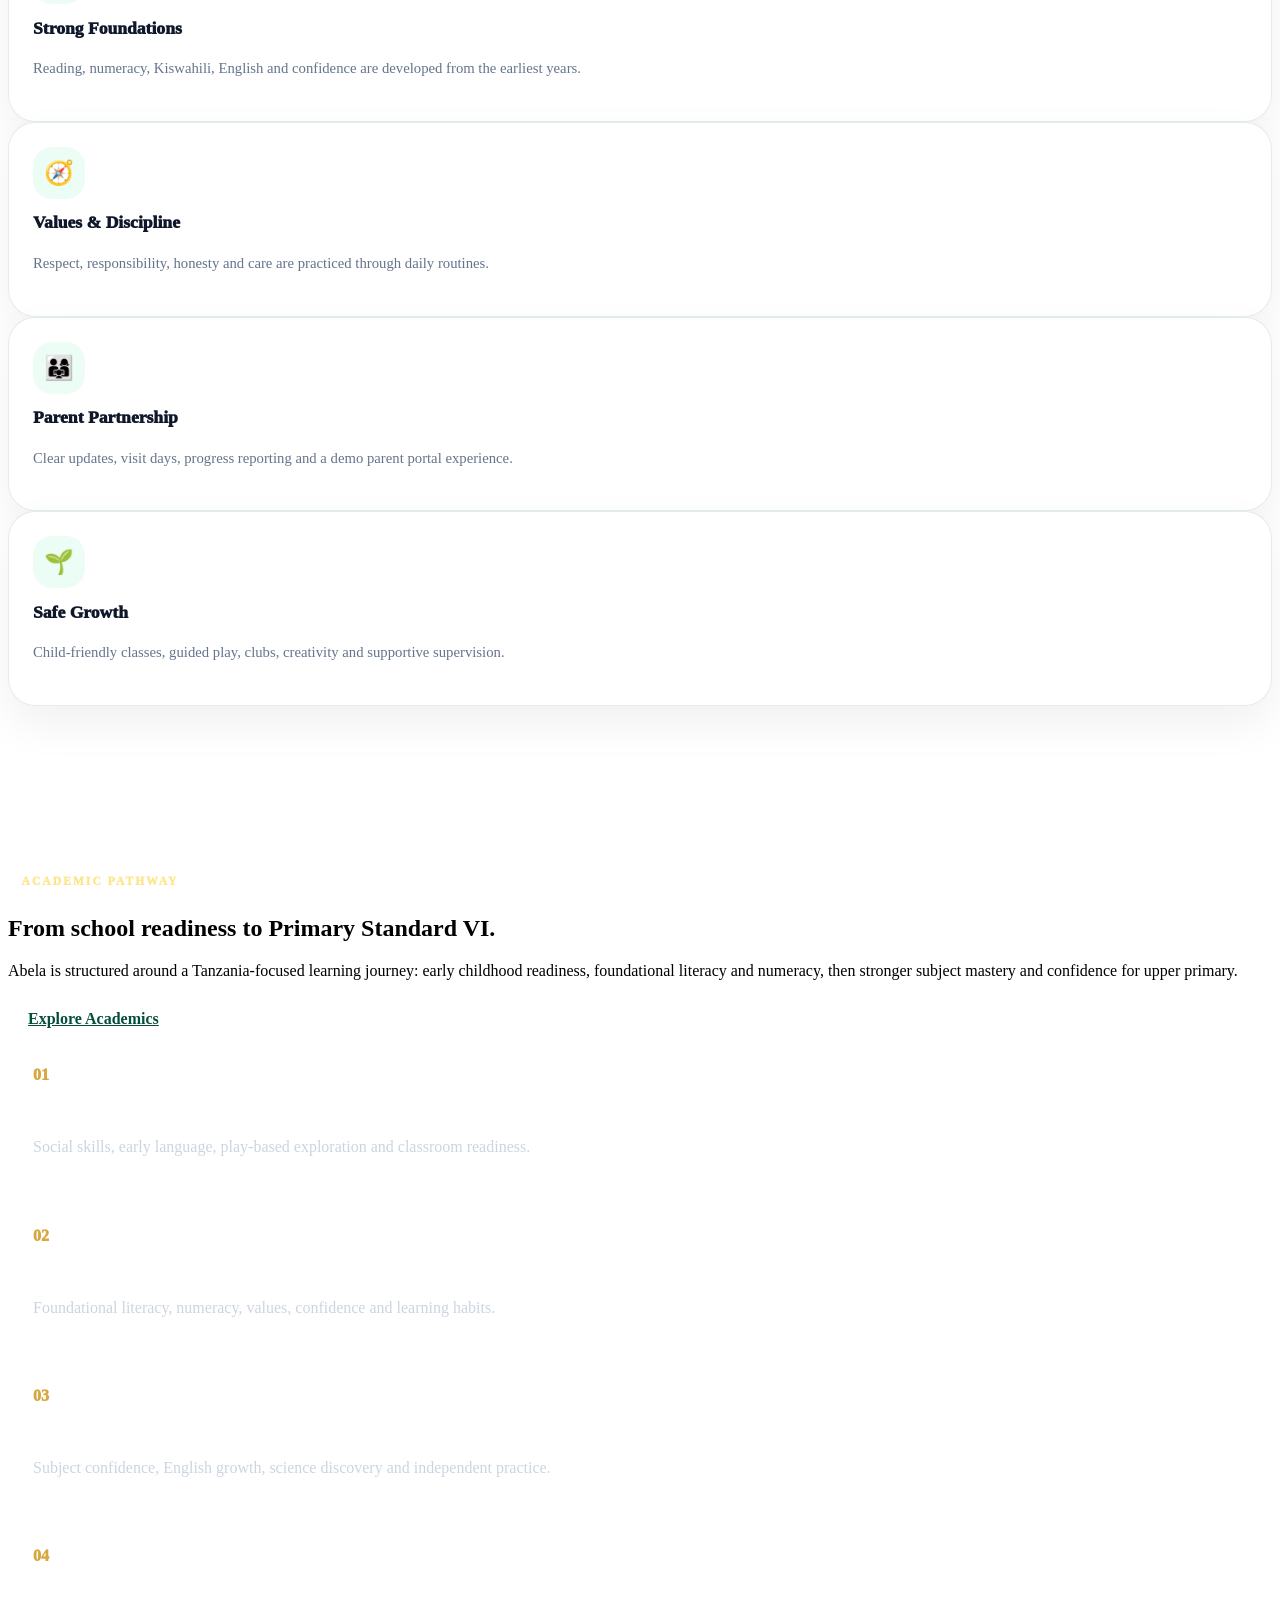
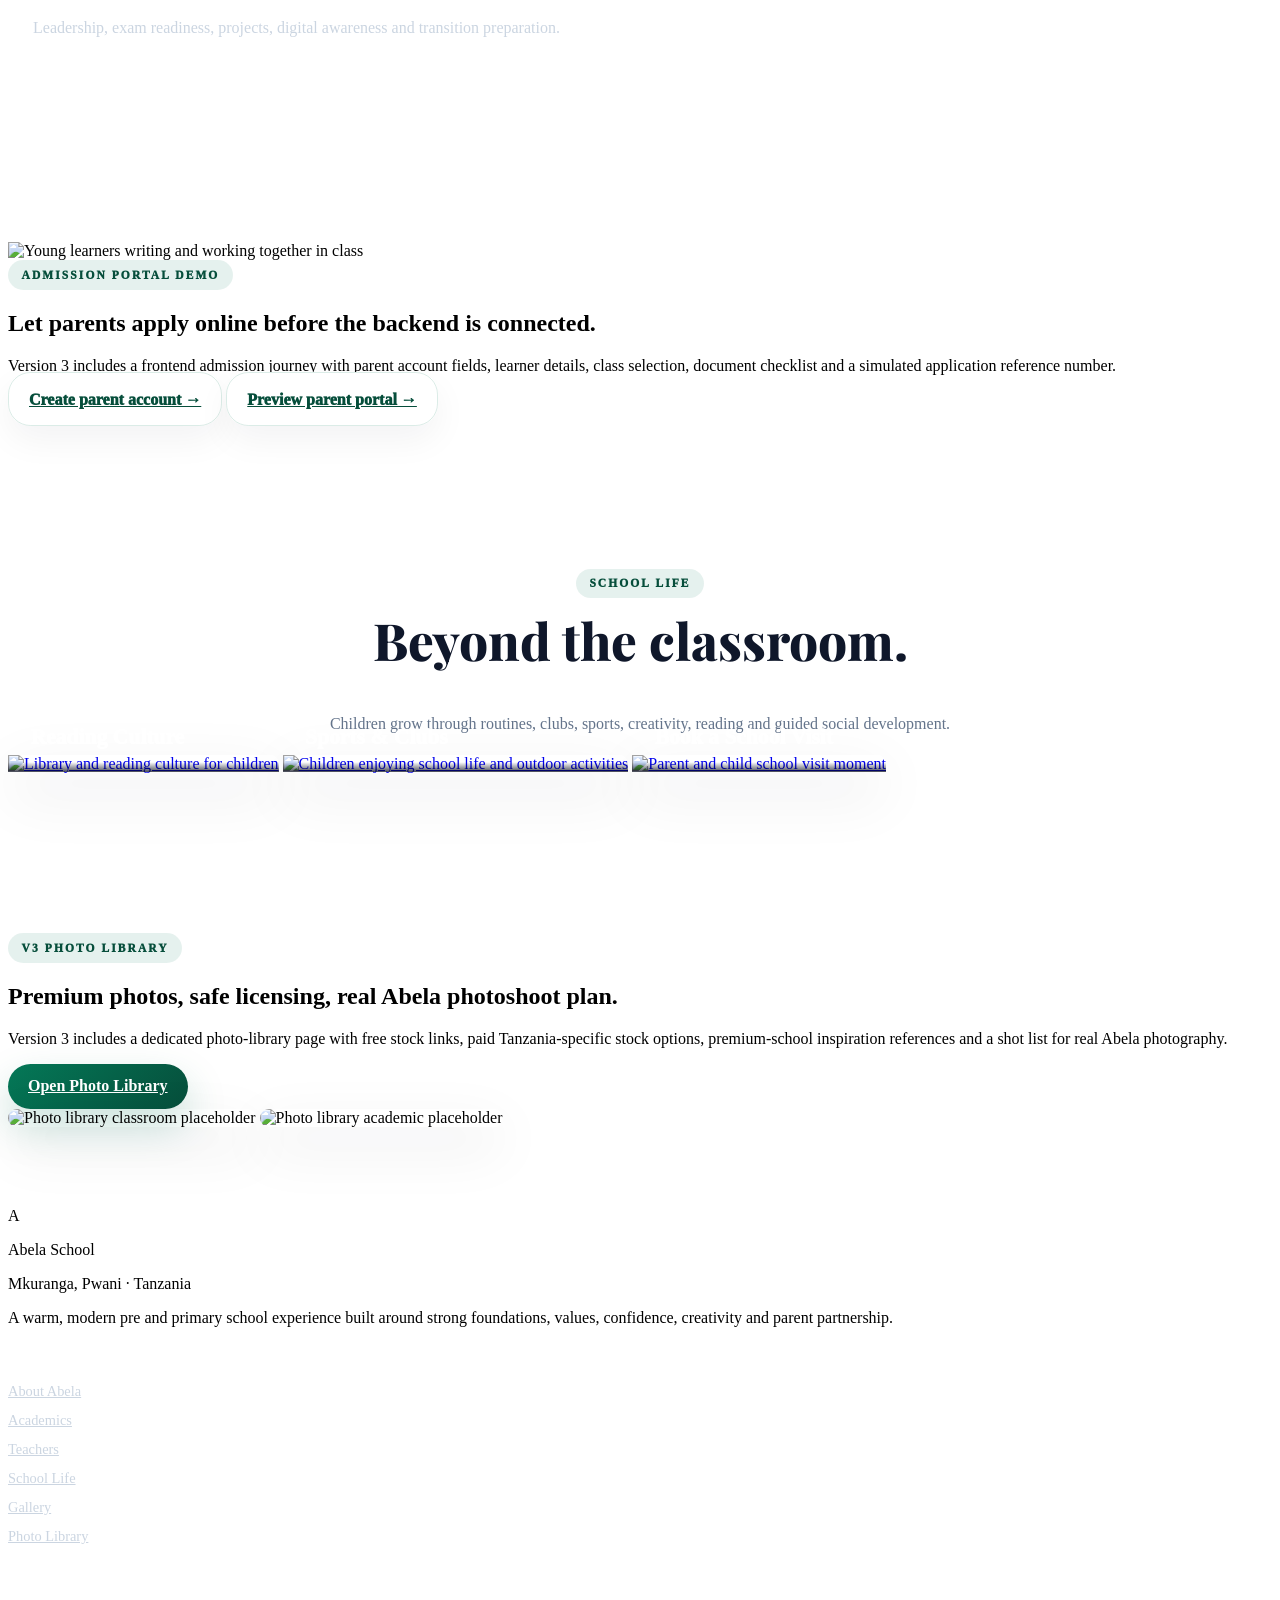
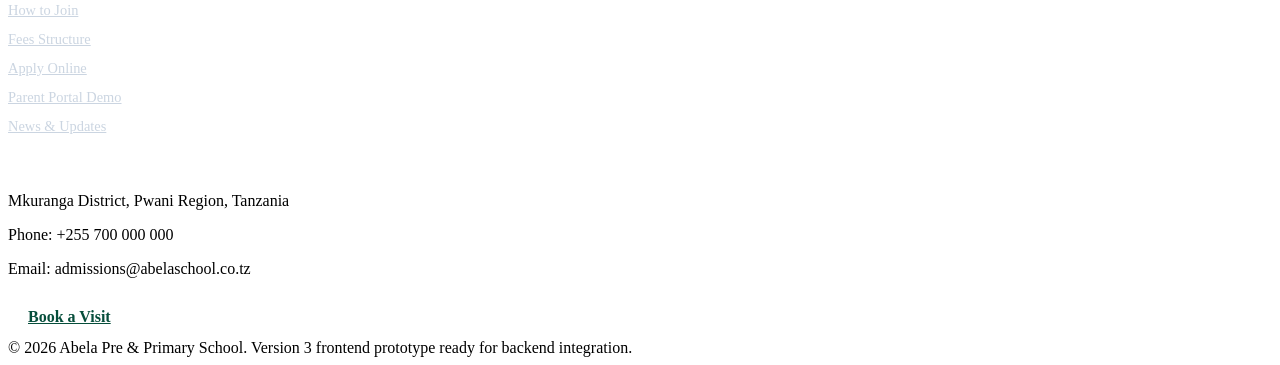
==== commit a71cdbe0: "Redesign sitewide navbar with premium minimal layout and responsive menus" ====
--- a/index.html
+++ b/index.html
@@ -43,32 +43,75 @@
 <body class="bg-abela-cream text-slate-900 antialiased">
   <a href="#main" class="skip-link">Skip to content</a>
   
-<header class="site-header">
-  <nav class="mx-auto flex max-w-7xl items-center justify-between px-4 py-4 sm:px-6 lg:px-8" aria-label="Main navigation">
-    <a href="index.html" class="group flex items-center gap-3" aria-label="Abela Pre & Primary School home">
-      <span class="grid h-12 w-12 place-items-center rounded-2xl bg-emerald-700 text-lg font-black text-white shadow-lg shadow-emerald-900/20 ring-1 ring-white/30">A</span>
-      <span>
-        <span class="block text-sm font-black uppercase tracking-[0.22em] text-emerald-900">Abela</span>
-        <span class="block text-xs font-semibold text-slate-500">Pre & Primary School</span>
+<header id="siteHeader" class="site-header sticky top-0 z-50 border-b border-emerald-900/10 bg-white/95 backdrop-blur supports-[backdrop-filter]:bg-white/85">
+  <nav class="mx-auto flex max-w-7xl items-center justify-between gap-3 px-4 py-3 sm:px-6 lg:px-8" aria-label="Main navigation">
+    <a href="index.html" class="group flex min-w-0 items-center gap-3" aria-label="Abela Pre & Primary School home">
+      <span class="grid h-11 w-11 flex-none place-items-center rounded-2xl bg-emerald-800 text-base font-black text-white shadow-sm ring-1 ring-emerald-900/10">A</span>
+      <span class="min-w-0">
+        <span class="block truncate text-sm font-black uppercase tracking-[0.2em] text-emerald-900">Abela</span>
+        <span class="block truncate text-[11px] font-semibold text-slate-500">Pre & Primary School</span>
       </span>
     </a>
-    <div class="hidden items-center gap-1 xl:flex">
-      <a class="nav-link active" href="index.html">Home</a><a class="nav-link" href="about.html">About</a><a class="nav-link" href="academics.html">Academics</a><a class="nav-link" href="admissions.html">Admissions</a><a class="nav-link" href="fees.html">Fees</a><a class="nav-link" href="school-life.html">School Life</a><a class="nav-link" href="teachers.html">Teachers</a><a class="nav-link" href="gallery.html">Gallery</a><a class="nav-link" href="news.html">News</a><a class="nav-link" href="photo-library.html">Photo Library</a><a class="nav-link" href="portal.html">Portal</a><a class="nav-link" href="contact.html">Contact</a>
-    </div>
-    <div class="hidden items-center gap-3 xl:flex">
-      <a href="admissions.html" class="btn btn-ghost">Admissions</a>
+
+    <div class="hidden xl:flex xl:items-center xl:gap-1">
+      <a class="nav-link" href="index.html">Home</a>
+      <a class="nav-link" href="about.html">About</a>
+      <a class="nav-link" href="academics.html">Academics</a>
+      <a class="nav-link" href="admissions.html">Admissions</a>
+      <a class="nav-link" href="school-life.html">School Life</a>
+      <a class="nav-link" href="gallery.html">Gallery</a>
+    </div>
+
+    <div class="hidden xl:flex xl:items-center xl:gap-2">
+      <div class="relative" data-more-wrap>
+        <button type="button" class="nav-link" id="moreMenuBtn" aria-haspopup="true" aria-expanded="false" aria-controls="moreMenu">More ▾</button>
+        <div id="moreMenu" class="absolute right-0 mt-2 hidden w-52 rounded-2xl border border-emerald-900/10 bg-white p-2 shadow-xl" role="menu" aria-label="More pages">
+          <a role="menuitem" class="mobile-link" href="fees.html">Fees</a>
+          <a role="menuitem" class="mobile-link" href="teachers.html">Teachers</a>
+          <a role="menuitem" class="mobile-link" href="photo-library.html">Photo Library</a>
+          <a role="menuitem" class="mobile-link" href="news.html">News</a>
+          <a role="menuitem" class="mobile-link" href="contact.html">Contact</a>
+        </div>
+      </div>
+      <a href="portal.html" class="btn btn-ghost">Parent Portal</a>
       <a href="apply.html" class="btn btn-primary">Apply Now</a>
     </div>
+
     <button id="menuBtn" class="menu-button xl:hidden" type="button" aria-label="Open navigation menu" aria-controls="mobileMenu" aria-expanded="false">
-      <span class="menu-line"></span>
-      <span class="menu-line"></span>
-      <span class="menu-line"></span>
+      <span class="menu-line"></span><span class="menu-line"></span><span class="menu-line"></span>
     </button>
   </nav>
-  <div id="mobileMenu" class="mobile-menu xl:hidden" hidden>
-    <div class="mx-auto grid max-w-7xl gap-2 px-4 pb-5 sm:px-6">
-      <a class="mobile-link active" href="index.html">Home</a><a class="mobile-link" href="about.html">About</a><a class="mobile-link" href="academics.html">Academics</a><a class="mobile-link" href="admissions.html">Admissions</a><a class="mobile-link" href="fees.html">Fees</a><a class="mobile-link" href="school-life.html">School Life</a><a class="mobile-link" href="gallery.html">Gallery</a><a class="mobile-link" href="photo-library.html">Photo Library</a><a class="mobile-link" href="portal.html">Portal</a><a class="mobile-link" href="contact.html">Contact</a><a class="mobile-link" href="teachers.html">Teachers</a><a class="mobile-link" href="news.html">News</a>
-      <a href="apply.html" class="btn btn-primary mt-2 w-full justify-center">Start Admission Application</a>
+
+  <div id="mobileMenu" class="mobile-menu fixed inset-x-0 top-[72px] bottom-0 z-40 overflow-y-auto bg-white/95 px-4 pb-6 pt-4 backdrop-blur xl:hidden" hidden>
+    <div class="mx-auto grid max-w-2xl gap-4">
+      <section>
+        <p class="px-2 text-xs font-bold uppercase tracking-[0.2em] text-slate-400">Main</p>
+        <div class="mt-2 grid gap-1">
+          <a class="mobile-link" href="index.html">Home</a><a class="mobile-link" href="about.html">About</a><a class="mobile-link" href="academics.html">Academics</a><a class="mobile-link" href="school-life.html">School Life</a><a class="mobile-link" href="gallery.html">Gallery</a>
+        </div>
+      </section>
+      <section>
+        <p class="px-2 text-xs font-bold uppercase tracking-[0.2em] text-slate-400">Admissions</p>
+        <div class="mt-2 grid gap-1">
+          <a class="mobile-link" href="admissions.html">Admissions</a><a class="mobile-link" href="fees.html">Fees</a><a class="mobile-link" href="apply.html">Apply</a>
+        </div>
+      </section>
+      <section>
+        <p class="px-2 text-xs font-bold uppercase tracking-[0.2em] text-slate-400">School</p>
+        <div class="mt-2 grid gap-1">
+          <a class="mobile-link" href="teachers.html">Teachers</a><a class="mobile-link" href="news.html">News</a><a class="mobile-link" href="contact.html">Contact</a>
+        </div>
+      </section>
+      <section>
+        <p class="px-2 text-xs font-bold uppercase tracking-[0.2em] text-slate-400">Resources</p>
+        <div class="mt-2 grid gap-1">
+          <a class="mobile-link" href="photo-library.html">Photo Library</a><a class="mobile-link" href="portal.html">Parent Portal</a>
+        </div>
+      </section>
+      <div class="mt-2 grid gap-2 sm:grid-cols-2">
+        <a href="apply.html" class="btn btn-primary w-full justify-center">Apply Now</a>
+        <a href="portal.html" class="btn btn-ghost w-full justify-center">Parent Portal</a>
+      </div>
     </div>
   </div>
 </header>
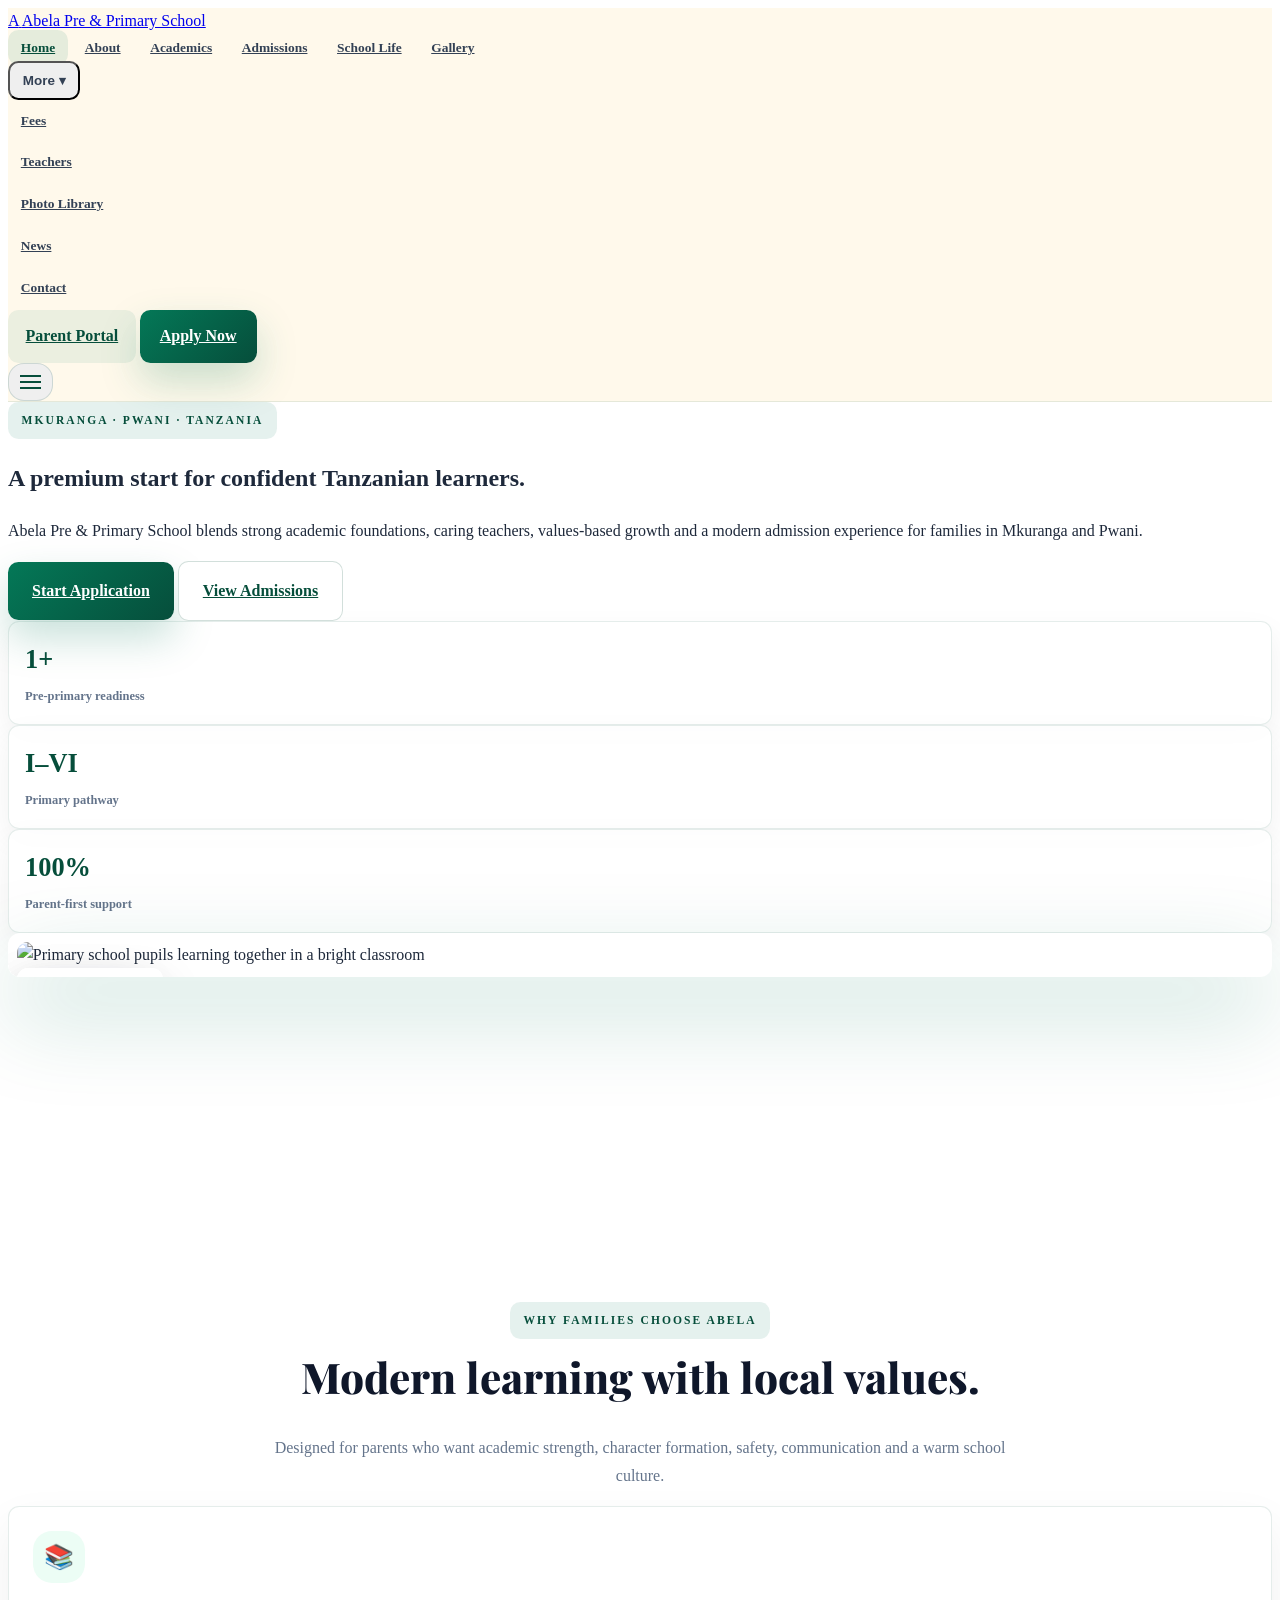
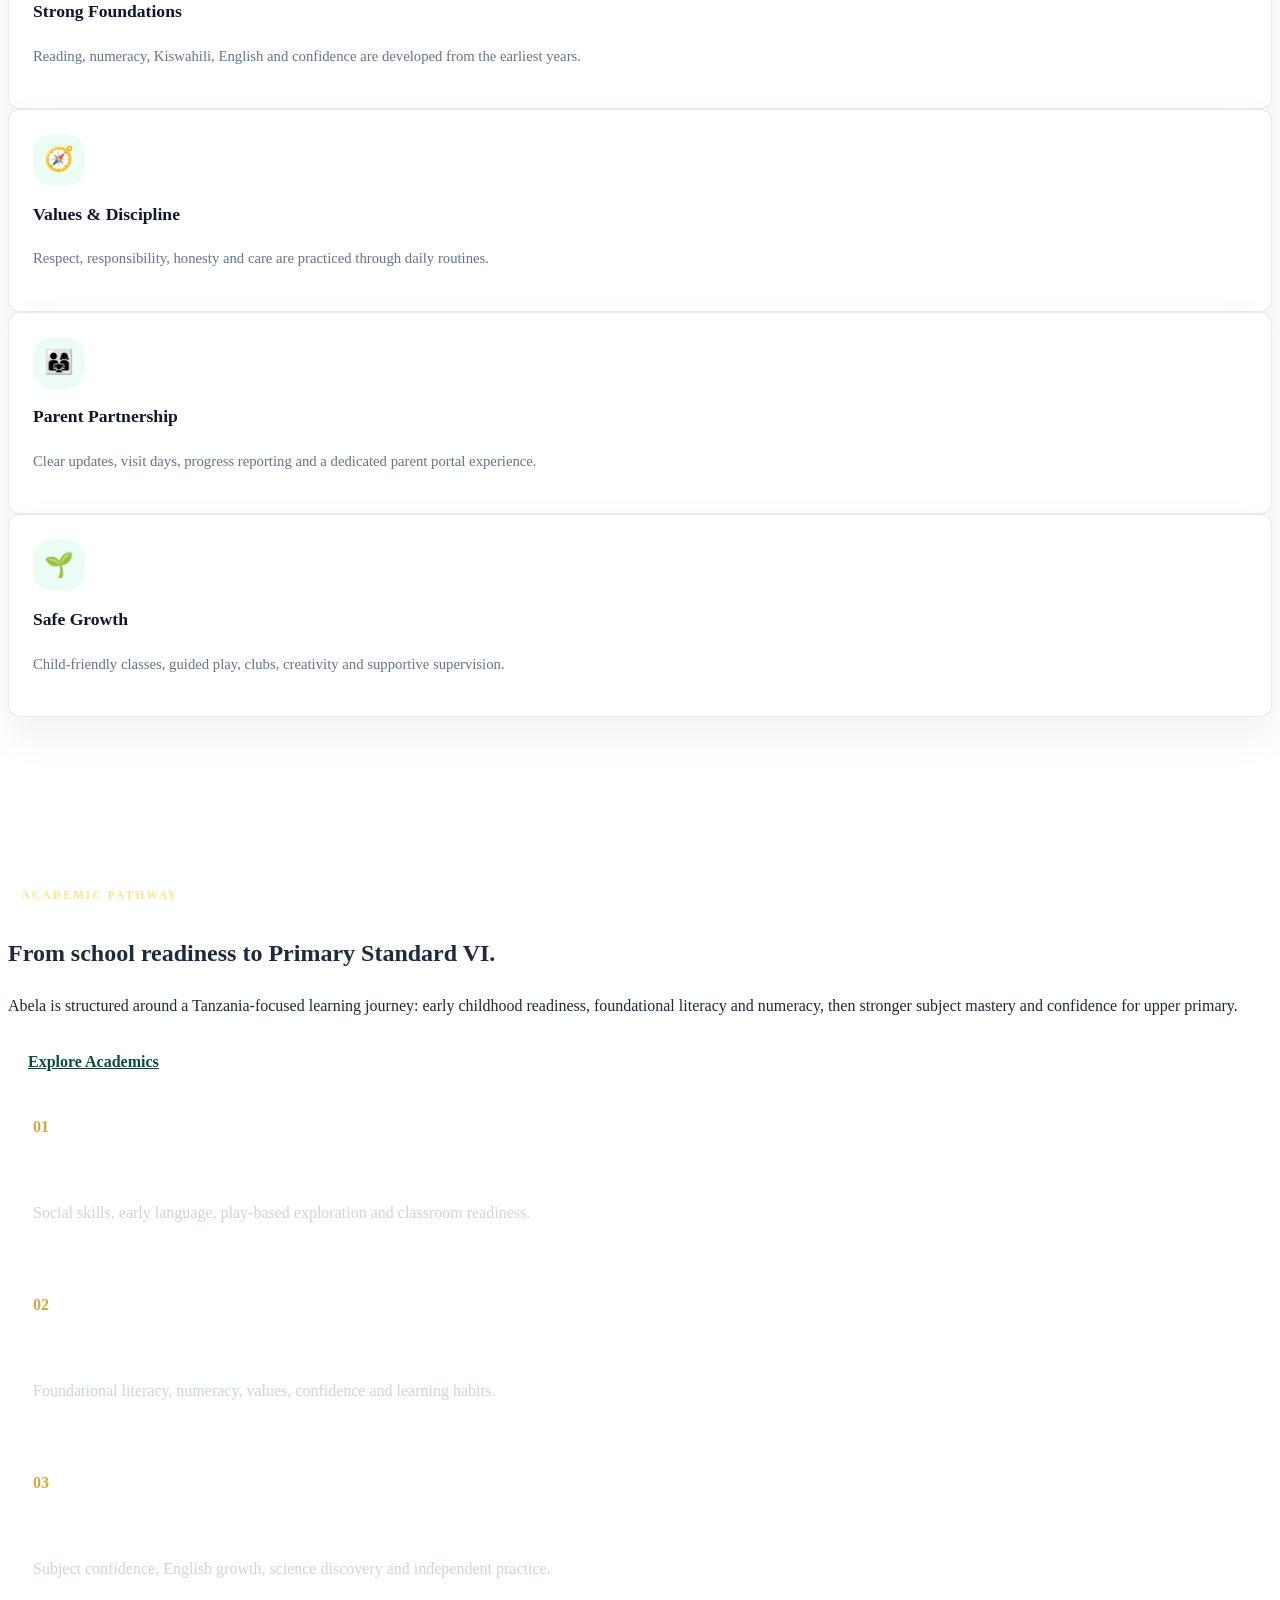
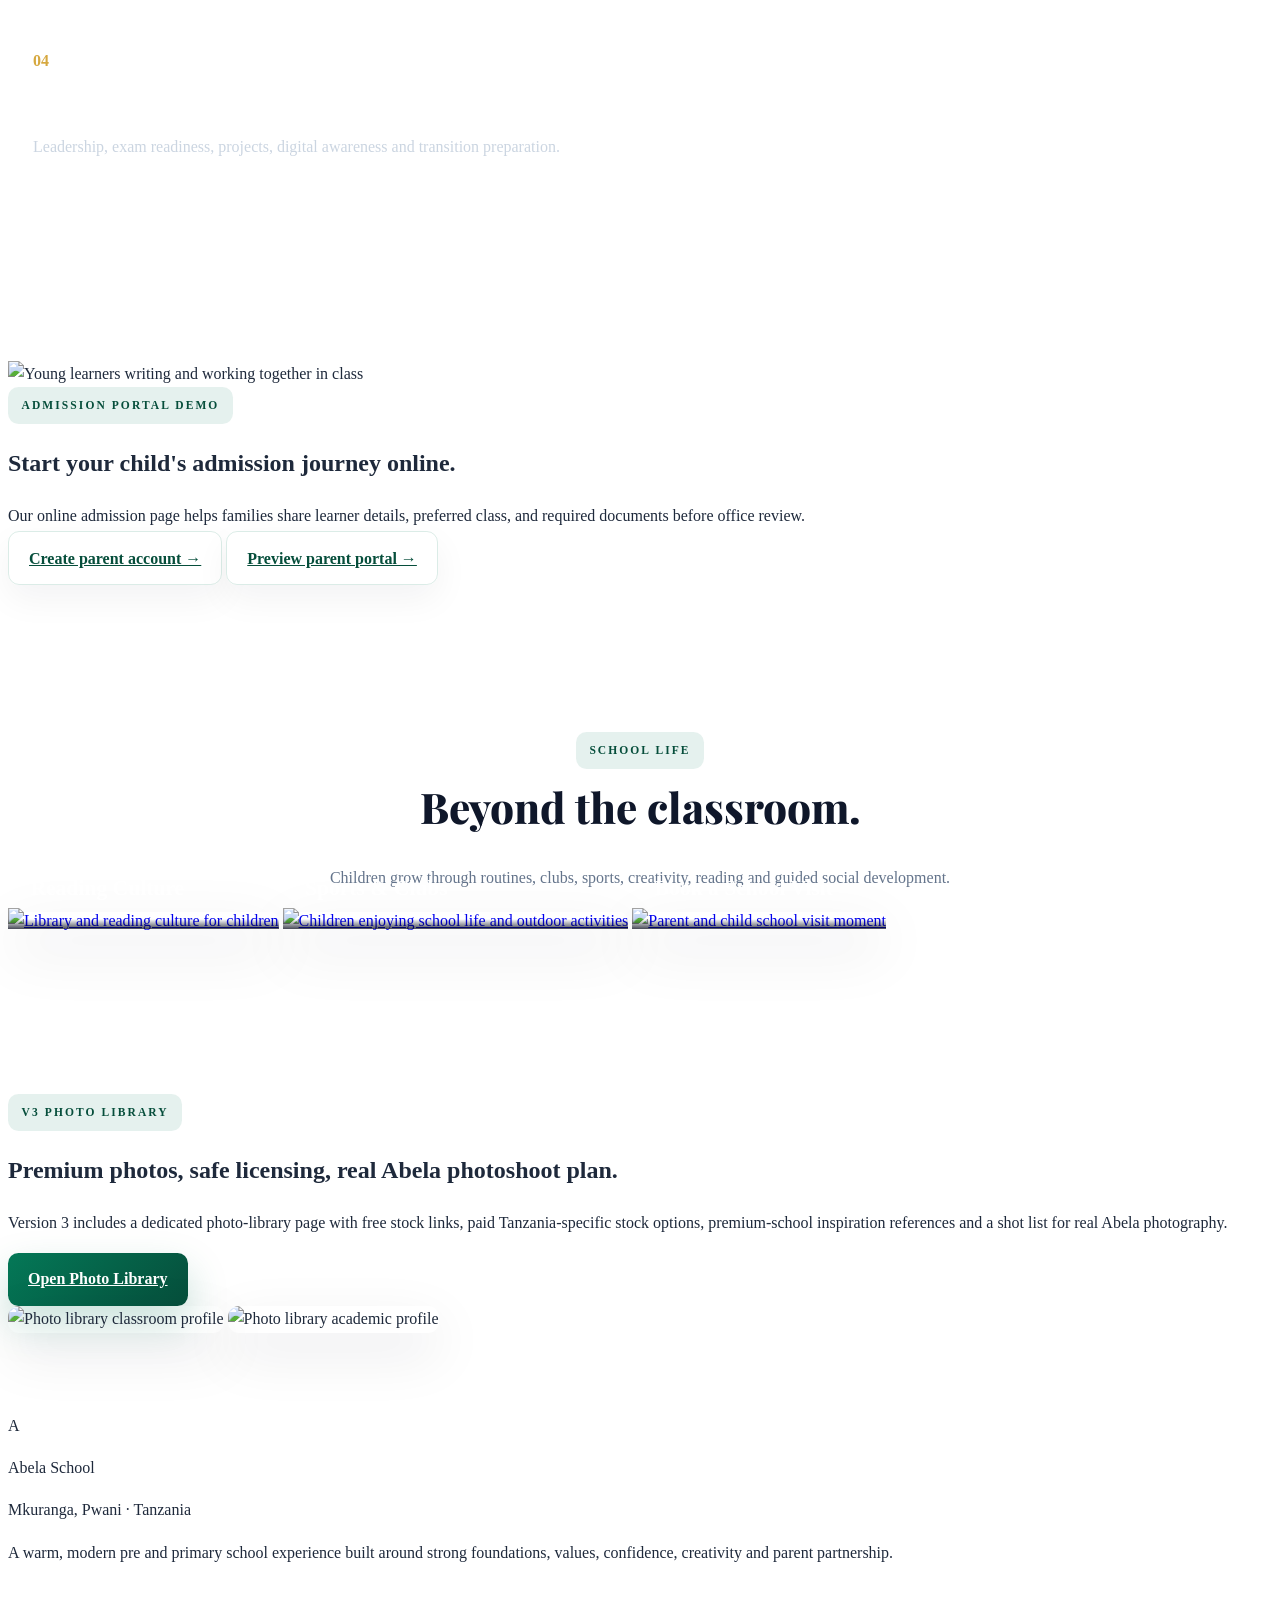
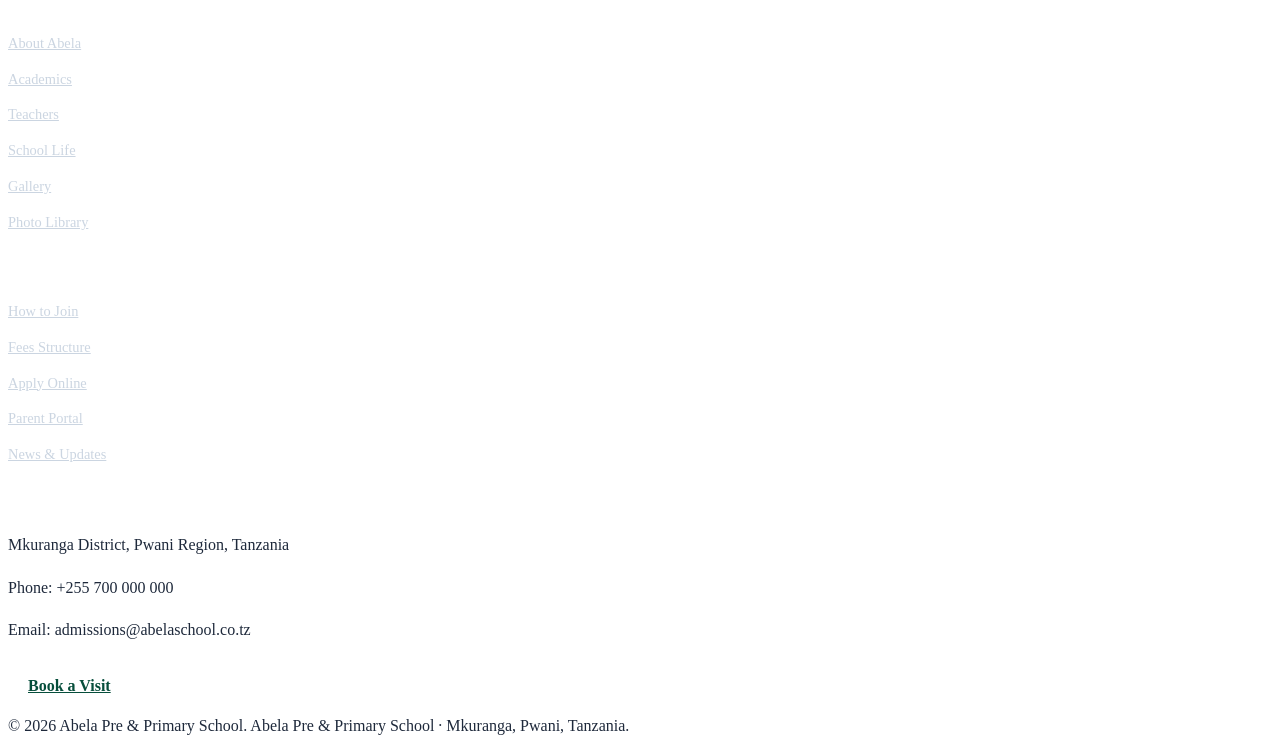
==== commit c5b00158: "polish navbar typography and production copy" ====
--- a/index.html
+++ b/index.html
@@ -4,10 +4,10 @@
   <meta charset="UTF-8" />
   <meta name="viewport" content="width=device-width, initial-scale=1.0" />
   <title>Abela Pre &amp; Primary School | Mkuranga, Pwani Tanzania</title>
-  <meta name="description" content="Premium Version 3 premium frontend website for Abela Pre &amp; Primary School in Mkuranga, Pwani, Tanzania with admissions portal demo." />
+  <meta name="description" content="Abela Pre & Primary School in Mkuranga, Pwani, Tanzania offering quality English-medium pre and primary education." />
   <meta name="theme-color" content="#047857" />
   <meta property="og:title" content="Abela Pre &amp; Primary School | Mkuranga, Pwani Tanzania" />
-  <meta property="og:description" content="Premium Version 3 premium frontend website for Abela Pre &amp; Primary School in Mkuranga, Pwani, Tanzania with admissions portal demo." />
+  <meta property="og:description" content="Abela Pre & Primary School in Mkuranga, Pwani, Tanzania offering quality English-medium pre and primary education." />
   <meta property="og:type" content="website" />
   <meta property="og:image" content="https://images.unsplash.com/photo-1509062522246-3755977927d7?auto=format&fit=crop&w=1600&q=80" />
   <link rel="preconnect" href="https://fonts.googleapis.com" />
@@ -162,7 +162,7 @@
     <div class="mt-12 grid gap-5 md:grid-cols-2 lg:grid-cols-4">
       <article class="feature-card reveal"><span class="icon-badge">📚</span><h3>Strong Foundations</h3><p>Reading, numeracy, Kiswahili, English and confidence are developed from the earliest years.</p></article>
       <article class="feature-card reveal"><span class="icon-badge">🧭</span><h3>Values & Discipline</h3><p>Respect, responsibility, honesty and care are practiced through daily routines.</p></article>
-      <article class="feature-card reveal"><span class="icon-badge">👨‍👩‍👧</span><h3>Parent Partnership</h3><p>Clear updates, visit days, progress reporting and a demo parent portal experience.</p></article>
+      <article class="feature-card reveal"><span class="icon-badge">👨‍👩‍👧</span><h3>Parent Partnership</h3><p>Clear updates, visit days, progress reporting and a dedicated parent portal experience.</p></article>
       <article class="feature-card reveal"><span class="icon-badge">🌱</span><h3>Safe Growth</h3><p>Child-friendly classes, guided play, clubs, creativity and supportive supervision.</p></article>
     </div>
   </div>
@@ -187,13 +187,13 @@
 
 <section class="section-padding bg-abela-cream">
   <div class="mx-auto grid max-w-7xl items-center gap-10 px-4 sm:px-6 lg:grid-cols-2 lg:px-8">
-    <div class="reveal overflow-hidden rounded-[2rem] shadow-glow">
+    <div class="reveal overflow-hidden rounded-xl shadow-glow">
       <img class="h-[460px] w-full object-cover" src="https://images.unsplash.com/photo-1588072432836-e10032774350?auto=format&fit=crop&w=1200&q=80" alt="Young learners writing and working together in class" loading="lazy" decoding="async" />
     </div>
     <div class="reveal">
       <span class="eyebrow">Admission Portal Demo</span>
-      <h2 class="mt-4 font-display text-4xl font-bold text-slate-950 sm:text-5xl">Let parents apply online before the backend is connected.</h2>
-      <p class="mt-5 leading-8 text-slate-700">Version 3 includes a frontend admission journey with parent account fields, learner details, class selection, document checklist and a simulated application reference number.</p>
+      <h2 class="mt-4 font-display text-4xl font-bold text-slate-950 sm:text-5xl">Start your child's admission journey online.</h2>
+      <p class="mt-5 leading-8 text-slate-700">Our online admission page helps families share learner details, preferred class, and required documents before office review.</p>
       <div class="mt-8 grid gap-3 sm:grid-cols-2">
         <a class="mini-cta" href="apply.html">Create parent account →</a>
         <a class="mini-cta" href="portal.html">Preview parent portal →</a>
@@ -226,8 +226,8 @@
       <a href="photo-library.html" class="btn btn-primary mt-8">Open Photo Library</a>
     </div>
     <div class="grid gap-4 sm:grid-cols-2 reveal">
-      <img class="gallery-img" src="https://images.unsplash.com/photo-1509062522246-3755977927d7?auto=format&fit=crop&w=900&q=80" alt="Photo library classroom placeholder" loading="lazy" decoding="async" />
-      <img class="gallery-img sm:mt-10" src="https://images.unsplash.com/photo-1588072432836-e10032774350?auto=format&fit=crop&w=900&q=80" alt="Photo library academic placeholder" loading="lazy" decoding="async" />
+      <img class="gallery-img" src="https://images.unsplash.com/photo-1509062522246-3755977927d7?auto=format&fit=crop&w=900&q=80" alt="Photo library classroom profile" loading="lazy" decoding="async" />
+      <img class="gallery-img sm:mt-10" src="https://images.unsplash.com/photo-1588072432836-e10032774350?auto=format&fit=crop&w=900&q=80" alt="Photo library academic profile" loading="lazy" decoding="async" />
     </div>
   </div>
 </section>
@@ -260,7 +260,7 @@
       <a class="footer-link" href="admissions.html">How to Join</a>
       <a class="footer-link" href="fees.html">Fees Structure</a>
       <a class="footer-link" href="apply.html">Apply Online</a>
-      <a class="footer-link" href="portal.html">Parent Portal Demo</a>
+      <a class="footer-link" href="portal.html">Parent Portal</a>
       <a class="footer-link" href="news.html">News & Updates</a>
     </div>
     <div>
@@ -272,7 +272,7 @@
     </div>
   </div>
   <div class="border-t border-white/10 px-4 py-5 text-center text-xs text-slate-400">
-    © <span data-year></span> Abela Pre & Primary School. Version 3 frontend prototype ready for backend integration.
+    © <span data-year></span> Abela Pre & Primary School. Abela Pre & Primary School · Mkuranga, Pwani, Tanzania.
   </div>
 </footer>
 <button id="topBtn" class="top-button" type="button" aria-label="Scroll to top">↑</button>
--- a/assets/css/styles.css
+++ b/assets/css/styles.css
@@ -6,17 +6,17 @@
   --ink: #0f172a;
 }
 * { scroll-behavior: smooth; }
-body { min-height: 100vh; }
-.skip-link { position: fixed; left: 1rem; top: -4rem; z-index: 100; border-radius: 999px; background: var(--deep); color: white; padding: .75rem 1rem; transition: top .2s ease; }
+body { min-height: 100vh; line-height: 1.65; color:#1e293b; }
+.skip-link { position: fixed; left: 1rem; top: -4rem; z-index: 100; border-radius: .65rem; background: var(--deep); color: white; padding: .75rem 1rem; transition: top .2s ease; }
 .skip-link:focus { top: 1rem; }
 .site-header { position: sticky; top: 0; z-index: 50; border-bottom: 1px solid rgba(6, 78, 59, .1); background: rgba(255, 248, 231, .84); backdrop-filter: blur(18px); }
-.nav-link, .mobile-link { border-radius: 999px; color: #334155; font-size: .82rem; font-weight: 800; padding: .68rem .82rem; transition: all .2s ease; }
+.nav-link, .mobile-link { border-radius: .65rem; color: #334155; font-size: .84rem; font-weight: 700; padding: .62rem .8rem; transition: all .2s ease; }
 .nav-link:hover, .nav-link.active, .mobile-link:hover, .mobile-link.active { background: rgba(4, 120, 87, .1); color: var(--deep); }
 .mobile-menu { border-top: 1px solid rgba(6,78,59,.1); background: rgba(255,248,231,.96); }
 .mobile-link { display: block; }
 .menu-button { display: grid; gap: .25rem; border-radius: 1rem; border: 1px solid rgba(6,78,59,.15); padding: .7rem; }
 .menu-line { display: block; width: 1.3rem; height: 2px; background: var(--deep); }
-.btn { display: inline-flex; align-items: center; justify-content: center; gap: .5rem; border-radius: 999px; font-weight: 900; transition: transform .2s ease, box-shadow .2s ease, background .2s ease; }
+.btn { display: inline-flex; align-items: center; justify-content: center; gap: .5rem; border-radius: .65rem; font-weight: 700; transition: transform .2s ease, box-shadow .2s ease, background .2s ease; }
 .btn:hover { transform: translateY(-2px); }
 .btn-primary { background: linear-gradient(135deg, var(--green), var(--deep)); color: white; padding: .85rem 1.25rem; box-shadow: 0 18px 40px rgba(4, 120, 87, .22); }
 .btn-ghost { background: rgba(4, 120, 87, .08); color: var(--deep); padding: .85rem 1.1rem; }
@@ -24,45 +24,45 @@
 .btn-light { background: white; color: var(--deep); padding: .85rem 1.25rem; }
 .btn-xl { padding: 1rem 1.5rem; }
 .hero-shell { position: relative; min-height: calc(100vh - 80px); }
-.eyebrow { display: inline-flex; align-items: center; gap: .5rem; border-radius: 999px; background: rgba(4,120,87,.1); color: var(--deep); font-size: .72rem; font-weight: 950; letter-spacing: .18em; padding: .55rem .85rem; text-transform: uppercase; }
+.eyebrow { display: inline-flex; align-items: center; gap: .5rem; border-radius: .65rem; background: rgba(4,120,87,.1); color: var(--deep); font-size: .72rem; font-weight: 800; letter-spacing: .18em; padding: .55rem .85rem; text-transform: uppercase; }
 .eyebrow.light { background: rgba(255,255,255,.1); color: #fde68a; }
 .section-padding { padding: 5rem 0; }
 .section-heading { max-width: 48rem; text-align: center; margin: 0 auto; }
-.section-heading h2 { margin-top: 1rem; font-family: 'Playfair Display', serif; font-size: clamp(2.35rem, 4vw, 4rem); line-height: 1.05; font-weight: 800; color: #0f172a; }
+.section-heading h2 { margin-top: 1rem; font-family: 'Playfair Display', serif; font-size: clamp(1.85rem, 3.3vw, 3rem); line-height: 1.05; font-weight: 800; color: #0f172a; }
 .section-heading.text-white h2 { color: white; }
-.section-heading p { margin-top: 1rem; color: #64748b; line-height: 1.8; }
+.section-heading p { margin-top: 1rem; color: #64748b; line-height: 1.75; }
 .page-hero { position: relative; overflow: hidden; background: linear-gradient(135deg, #fff8e7, #ecfdf5 52%, #f8fafc); }
-.page-hero::after { content: ''; position: absolute; inset: auto -8rem -10rem auto; width: 24rem; height: 24rem; border-radius: 999px; background: rgba(214,168,63,.22); filter: blur(10px); }
-.page-hero h1 { max-width: 58rem; margin-top: 1rem; font-family: 'Playfair Display', serif; font-size: clamp(2.75rem, 5vw, 5.8rem); line-height: 1.02; font-weight: 800; color: #0f172a; }
-.page-hero p { margin-top: 1.25rem; max-width: 44rem; color: #475569; font-size: 1.1rem; line-height: 1.8; }
-.hero-photo-card { position: relative; overflow: hidden; border-radius: 2.25rem; background: white; padding: .55rem; box-shadow: 0 35px 90px rgba(4,120,87,.25); }
-.hero-photo-card img { height: min(68vh, 620px); width: 100%; border-radius: 1.8rem; object-fit: cover; }
-.floating-card { position: absolute; border: 1px solid rgba(255,255,255,.45); border-radius: 1.4rem; background: rgba(255,255,255,.88); color: #0f172a; padding: .9rem 1rem; backdrop-filter: blur(16px); box-shadow: 0 18px 45px rgba(15,23,42,.15); }
+.page-hero::after { content: ''; position: absolute; inset: auto -8rem -10rem auto; width: 24rem; height: 24rem; border-radius: .65rem; background: rgba(214,168,63,.22); filter: blur(10px); }
+.page-hero h1 { max-width: 58rem; margin-top: 1rem; font-family: 'Playfair Display', serif; font-size: clamp(2rem, 4.3vw, 3.6rem); line-height: 1.02; font-weight: 800; color: #0f172a; }
+.page-hero p { margin-top: 1.25rem; max-width: 44rem; color: #475569; font-size: 1.1rem; line-height: 1.75; }
+.hero-photo-card { position: relative; overflow: hidden; border-radius: .75rem; background: white; padding: .55rem; box-shadow: 0 35px 90px rgba(4,120,87,.25); }
+.hero-photo-card img { height: min(68vh, 620px); width: 100%; border-radius: .7rem; object-fit: cover; }
+.floating-card { position: absolute; border: 1px solid rgba(255,255,255,.45); border-radius: .7rem; background: rgba(255,255,255,.88); color: #0f172a; padding: .9rem 1rem; backdrop-filter: blur(16px); box-shadow: 0 18px 45px rgba(15,23,42,.15); }
 .floating-card p { font-size: .75rem; color: #64748b; font-weight: 800; }
 .floating-card strong { display: block; margin-top: .2rem; font-size: .95rem; }
-.dot { display: inline-block; width: .55rem; height: .55rem; border-radius: 999px; background: #22c55e; margin-right: .4rem; }
-.metric-card, .dashboard-stat { border: 1px solid rgba(6,78,59,.1); border-radius: 1.4rem; background: rgba(255,255,255,.82); padding: 1rem; box-shadow: 0 12px 30px rgba(15,23,42,.06); }
-.metric-card strong, .dashboard-stat strong { display: block; color: var(--deep); font-size: 1.65rem; font-weight: 950; }
+.dot { display: inline-block; width: .55rem; height: .55rem; border-radius: .65rem; background: #22c55e; margin-right: .4rem; }
+.metric-card, .dashboard-stat { border: 1px solid rgba(6,78,59,.1); border-radius: .7rem; background: rgba(255,255,255,.82); padding: 1rem; box-shadow: 0 12px 30px rgba(15,23,42,.06); }
+.metric-card strong, .dashboard-stat strong { display: block; color: var(--deep); font-size: 1.65rem; font-weight: 800; }
 .metric-card span, .dashboard-stat span { color: #64748b; font-size: .78rem; font-weight: 700; }
-.feature-card, .subject-card, .pathway-light, .step-card, .news-card, .contact-card, .notice-card, .dark-card { border: 1px solid rgba(6,78,59,.1); border-radius: 1.7rem; background: white; padding: 1.5rem; box-shadow: 0 18px 45px rgba(15,23,42,.06); transition: transform .25s ease, box-shadow .25s ease, border-color .25s ease; }
+.feature-card, .subject-card, .pathway-light, .step-card, .news-card, .contact-card, .notice-card, .dark-card { border: 1px solid rgba(6,78,59,.1); border-radius: .7rem; background: white; padding: 1.5rem; box-shadow: 0 18px 45px rgba(15,23,42,.06); transition: transform .25s ease, box-shadow .25s ease, border-color .25s ease; }
 .feature-card:hover, .subject-card:hover, .pathway-light:hover, .step-card:hover, .news-card:hover, .contact-card:hover, .notice-card:hover { transform: translateY(-7px); border-color: rgba(4,120,87,.25); box-shadow: 0 28px 70px rgba(4,120,87,.13); }
-.feature-card h3, .subject-card h3, .pathway-light h3, .step-card h3, .news-card h3, .contact-card h3, .notice-card h3, .dark-card h3 { margin-top: .85rem; color: #0f172a; font-size: 1.1rem; font-weight: 950; }
+.feature-card h3, .subject-card h3, .pathway-light h3, .step-card h3, .news-card h3, .contact-card h3, .notice-card h3, .dark-card h3 { margin-top: .85rem; color: #0f172a; font-size: 1.1rem; font-weight: 800; }
 .feature-card p, .subject-card p, .pathway-light p, .step-card p, .news-card p, .contact-card p, .notice-card p, .dark-card p { margin-top: .6rem; color: #64748b; font-size: .92rem; line-height: 1.75; }
 .icon-badge { display: grid; width: 3.25rem; height: 3.25rem; place-items: center; border-radius: 1.2rem; background: #ecfdf5; font-size: 1.5rem; }
-.pathway-card { border: 1px solid rgba(255,255,255,.12); border-radius: 1.7rem; background: rgba(255,255,255,.06); padding: 1.5rem; }
-.pathway-card span, .pathway-light span, .step-card span { color: var(--gold); font-weight: 950; }
-.pathway-card h3 { margin-top: .6rem; color: white; font-size: 1.15rem; font-weight: 950; }
+.pathway-card { border: 1px solid rgba(255,255,255,.12); border-radius: .7rem; background: rgba(255,255,255,.06); padding: 1.5rem; }
+.pathway-card span, .pathway-light span, .step-card span { color: var(--gold); font-weight: 800; }
+.pathway-card h3 { margin-top: .6rem; color: white; font-size: 1.15rem; font-weight: 800; }
 .pathway-card p { margin-top: .6rem; color: #cbd5e1; line-height: 1.7; }
 .pathway-light span { font-size: 2rem; }
 .dark-card { background: rgba(255,255,255,.06); border-color: rgba(255,255,255,.12); }
 .dark-card h3 { color: white; }
 .dark-card p { color: #cbd5e1; }
-.image-card { position: relative; min-height: 330px; overflow: hidden; border-radius: 2rem; box-shadow: 0 20px 60px rgba(15,23,42,.12); }
+.image-card { position: relative; min-height: 330px; overflow: hidden; border-radius: .75rem; box-shadow: 0 20px 60px rgba(15,23,42,.12); }
 .image-card img { height: 100%; width: 100%; object-fit: cover; transition: transform .5s ease; }
 .image-card:hover img { transform: scale(1.06); }
 .image-card::after { content: ''; position: absolute; inset: 0; background: linear-gradient(to top, rgba(2,6,23,.72), transparent 58%); }
-.image-card span { position: absolute; bottom: 1.4rem; left: 1.4rem; z-index: 2; color: white; font-size: 1.35rem; font-weight: 950; }
-.mini-cta { border: 1px solid rgba(4,120,87,.14); border-radius: 1.4rem; background: white; color: var(--deep); font-weight: 950; padding: 1.1rem 1.25rem; box-shadow: 0 14px 35px rgba(15,23,42,.05); transition: all .2s ease; }
+.image-card span { position: absolute; bottom: 1.4rem; left: 1.4rem; z-index: 2; color: white; font-size: 1.35rem; font-weight: 800; }
+.mini-cta { border: 1px solid rgba(4,120,87,.14); border-radius: .7rem; background: white; color: var(--deep); font-weight: 800; padding: 1.1rem 1.25rem; box-shadow: 0 14px 35px rgba(15,23,42,.05); transition: all .2s ease; }
 .mini-cta:hover { transform: translateY(-3px); box-shadow: 0 20px 50px rgba(4,120,87,.12); }
 .info-pill { display: flex; justify-content: space-between; gap: 1rem; border-radius: 1rem; background: white; padding: 1rem; }
 .info-pill strong { color: var(--deep); }
@@ -71,16 +71,16 @@
 .fees-table th { background: #064e3b; color: white; text-align: left; font-size: .78rem; letter-spacing: .08em; text-transform: uppercase; padding: 1rem; }
 .fees-table td { border-top: 1px solid rgba(6,78,59,.1); color: #475569; padding: 1rem; }
 .fees-table tbody tr:hover { background: #f0fdf4; }
-.portal-card { border: 1px solid rgba(6,78,59,.1); border-radius: 2rem; background: white; padding: clamp(1.25rem, 3vw, 2rem); box-shadow: 0 24px 70px rgba(15,23,42,.08); }
-.portal-card h2 { color: #0f172a; font-size: 1.7rem; font-weight: 950; }
+.portal-card { border: 1px solid rgba(6,78,59,.1); border-radius: .75rem; background: white; padding: clamp(1.25rem, 3vw, 2rem); box-shadow: 0 24px 70px rgba(15,23,42,.08); }
+.portal-card h2 { color: #0f172a; font-size: 1.7rem; font-weight: 800; }
 .portal-card p { margin-top: .5rem; color: #64748b; line-height: 1.7; }
 .portal-progress { display: flex; gap: .6rem; margin-bottom: 1.5rem; }
-.portal-dot { display: grid; width: 2.35rem; height: 2.35rem; place-items: center; border-radius: 999px; background: #e2e8f0; color: #475569; font-weight: 950; }
+.portal-dot { display: grid; width: 2.35rem; height: 2.35rem; place-items: center; border-radius: .65rem; background: #e2e8f0; color: #475569; font-weight: 800; }
 .portal-dot.active { background: var(--green); color: white; }
 .form-step { display: none; }
 .form-step.active { display: block; }
 .form-grid { display: grid; gap: 1rem; grid-template-columns: repeat(2, minmax(0, 1fr)); }
-.form-grid label, .portal-card label { color: #334155; font-size: .85rem; font-weight: 900; }
+.form-grid label, .portal-card label { color: #334155; font-size: .85rem; font-weight: 700; }
 .form-input { margin-top: .45rem; width: 100%; border: 1px solid rgba(6,78,59,.15); border-radius: 1rem; background: #f8fafc; color: #0f172a; padding: .9rem 1rem; outline: none; transition: border-color .2s ease, box-shadow .2s ease; }
 .form-input:focus { border-color: var(--green); box-shadow: 0 0 0 4px rgba(4,120,87,.12); }
 .checklist { display: grid; gap: .9rem; margin-top: 1.25rem; }
@@ -88,22 +88,22 @@
 .application-result, .form-message { margin-top: 1rem; border-radius: 1rem; padding: 1rem; display: none; }
 .application-result.show, .form-message.show { display: block; background: #ecfdf5; color: #065f46; border: 1px solid rgba(4,120,87,.18); }
 .dashboard-stat { background: #fff; }
-.notice-card span, .news-card span { color: var(--green); font-size: .72rem; font-weight: 950; letter-spacing: .12em; text-transform: uppercase; }
-.news-card a, .contact-card a { display: inline-block; margin-top: 1rem; color: var(--deep); font-weight: 950; }
+.notice-card span, .news-card span { color: var(--green); font-size: .72rem; font-weight: 800; letter-spacing: .12em; text-transform: uppercase; }
+.news-card a, .contact-card a { display: inline-block; margin-top: 1rem; color: var(--deep); font-weight: 800; }
 .contact-card span { font-size: 1.6rem; }
-.teacher-card { overflow: hidden; border-radius: 1.8rem; background: white; box-shadow: 0 20px 50px rgba(15,23,42,.08); transition: transform .25s ease; }
+.teacher-card { overflow: hidden; border-radius: .7rem; background: white; box-shadow: 0 20px 50px rgba(15,23,42,.08); transition: transform .25s ease; }
 .teacher-card:hover { transform: translateY(-7px); }
 .teacher-card img { width: 100%; height: 240px; object-fit: cover; }
-.teacher-card h3 { margin: 1.2rem 1.2rem .2rem; font-weight: 950; font-size: 1.1rem; }
+.teacher-card h3 { margin: 1.2rem 1.2rem .2rem; font-weight: 800; font-size: 1.1rem; }
 .teacher-card p { margin: 0 1.2rem; color: #64748b; }
-.teacher-card span { display: inline-block; margin: 1rem 1.2rem 1.3rem; border-radius: 999px; background: #ecfdf5; color: var(--deep); font-size: .75rem; font-weight: 900; padding: .45rem .75rem; }
-.gallery-img { height: 320px; width: 100%; border-radius: 1.8rem; object-fit: cover; box-shadow: 0 20px 55px rgba(15,23,42,.1); }
-.filter-btn { border: 1px solid rgba(6,78,59,.15); border-radius: 999px; background: white; color: #475569; font-weight: 900; padding: .75rem 1rem; }
+.teacher-card span { display: inline-block; margin: 1rem 1.2rem 1.3rem; border-radius: .65rem; background: #ecfdf5; color: var(--deep); font-size: .75rem; font-weight: 700; padding: .45rem .75rem; }
+.gallery-img { height: 320px; width: 100%; border-radius: .7rem; object-fit: cover; box-shadow: 0 20px 55px rgba(15,23,42,.1); }
+.filter-btn { border: 1px solid rgba(6,78,59,.15); border-radius: .65rem; background: white; color: #475569; font-weight: 700; padding: .75rem 1rem; }
 .filter-btn.active, .filter-btn:hover { background: var(--deep); color: white; }
-.footer-title { margin-bottom: 1rem; color: white; font-weight: 950; }
+.footer-title { margin-bottom: 1rem; color: white; font-weight: 800; }
 .footer-link { display: block; margin-top: .75rem; color: #cbd5e1; font-size: .9rem; transition: color .2s ease; }
 .footer-link:hover { color: white; }
-.top-button { position: fixed; right: 1rem; bottom: 1rem; z-index: 40; display: grid; width: 3rem; height: 3rem; place-items: center; border-radius: 999px; background: var(--deep); color: white; box-shadow: 0 16px 40px rgba(4,120,87,.25); opacity: 0; pointer-events: none; transition: all .2s ease; }
+.top-button { position: fixed; right: 1rem; bottom: 1rem; z-index: 40; display: grid; width: 3rem; height: 3rem; place-items: center; border-radius: .65rem; background: var(--deep); color: white; box-shadow: 0 16px 40px rgba(4,120,87,.25); opacity: 0; pointer-events: none; transition: all .2s ease; }
 .top-button.show { opacity: 1; pointer-events: auto; }
 .reveal { opacity: 0; transform: translateY(22px); transition: opacity .7s ease, transform .7s ease; }
 .reveal.visible { opacity: 1; transform: translateY(0); }
@@ -121,7 +121,7 @@
 .inspiration-card,
 .shot-card {
   border: 1px solid rgba(6,78,59,.11);
-  border-radius: 1.75rem;
+  border-radius: .75rem;
   background: rgba(255,255,255,.92);
   box-shadow: 0 22px 65px rgba(15,23,42,.08);
   transition: transform .25s ease, box-shadow .25s ease, border-color .25s ease;
@@ -145,26 +145,26 @@
 .source-card h3,
 .photo-card h3,
 .inspiration-card h3,
-.shot-card h3 { color: #0f172a; font-size: 1.08rem; font-weight: 950; }
+.shot-card h3 { color: #0f172a; font-size: 1.08rem; font-weight: 800; }
 .source-card p,
 .photo-card p,
 .inspiration-card p,
 .shot-card p { color: #64748b; line-height: 1.7; }
-.license-badge { display: inline-flex; align-items: center; gap: .45rem; border-radius: 999px; font-size: .72rem; font-weight: 950; letter-spacing: .08em; text-transform: uppercase; padding: .46rem .72rem; }
+.license-badge { display: inline-flex; align-items: center; gap: .45rem; border-radius: .65rem; font-size: .72rem; font-weight: 800; letter-spacing: .08em; text-transform: uppercase; padding: .46rem .72rem; }
 .license-free { background: #ecfdf5; color: #065f46; }
 .license-paid { background: #fff7ed; color: #9a3412; }
 .license-inspiration { background: #eff6ff; color: #1e40af; }
 .license-danger { background: #fef2f2; color: #991b1b; }
 .photo-library-tabs { display: flex; flex-wrap: wrap; gap: .65rem; }
-.photo-tab { border: 1px solid rgba(6,78,59,.15); border-radius: 999px; background: white; color: #475569; font-weight: 950; padding: .78rem 1rem; }
+.photo-tab { border: 1px solid rgba(6,78,59,.15); border-radius: .65rem; background: white; color: #475569; font-weight: 800; padding: .78rem 1rem; }
 .photo-tab.active,
 .photo-tab:hover { background: #064e3b; color: white; }
 .photo-asset[hidden] { display: none !important; }
-.prompt-box { border: 1px solid rgba(6,78,59,.12); border-radius: 1.5rem; background: #f8fafc; color: #334155; padding: 1rem; line-height: 1.75; }
-.copy-button { border-radius: 999px; background: #064e3b; color: white; font-size: .78rem; font-weight: 950; padding: .7rem .95rem; }
-.warning-panel { border: 1px solid rgba(214,168,63,.35); border-radius: 1.6rem; background: linear-gradient(135deg, rgba(255,248,231,.95), rgba(255,255,255,.95)); padding: 1.35rem; }
+.prompt-box { border: 1px solid rgba(6,78,59,.12); border-radius: .65rem; background: #f8fafc; color: #334155; padding: 1rem; line-height: 1.75; }
+.copy-button { border-radius: .65rem; background: #064e3b; color: white; font-size: .78rem; font-weight: 800; padding: .7rem .95rem; }
+.warning-panel { border: 1px solid rgba(214,168,63,.35); border-radius: .7rem; background: linear-gradient(135deg, rgba(255,248,231,.95), rgba(255,255,255,.95)); padding: 1.35rem; }
 .warning-panel strong { color: #064e3b; }
 .asset-meta { display: flex; flex-wrap: wrap; gap: .55rem; margin-top: 1rem; }
-.asset-meta span { border-radius: 999px; background: #f1f5f9; color: #475569; font-size: .72rem; font-weight: 850; padding: .4rem .65rem; }
+.asset-meta span { border-radius: .65rem; background: #f1f5f9; color: #475569; font-size: .72rem; font-weight: 850; padding: .4rem .65rem; }
 .shot-card { padding: 1.25rem; }
-.shot-card span { display: grid; height: 2.5rem; width: 2.5rem; place-items: center; border-radius: 999px; background: #ecfdf5; color: #065f46; font-weight: 950; }
+.shot-card span { display: grid; height: 2.5rem; width: 2.5rem; place-items: center; border-radius: .65rem; background: #ecfdf5; color: #065f46; font-weight: 800; }
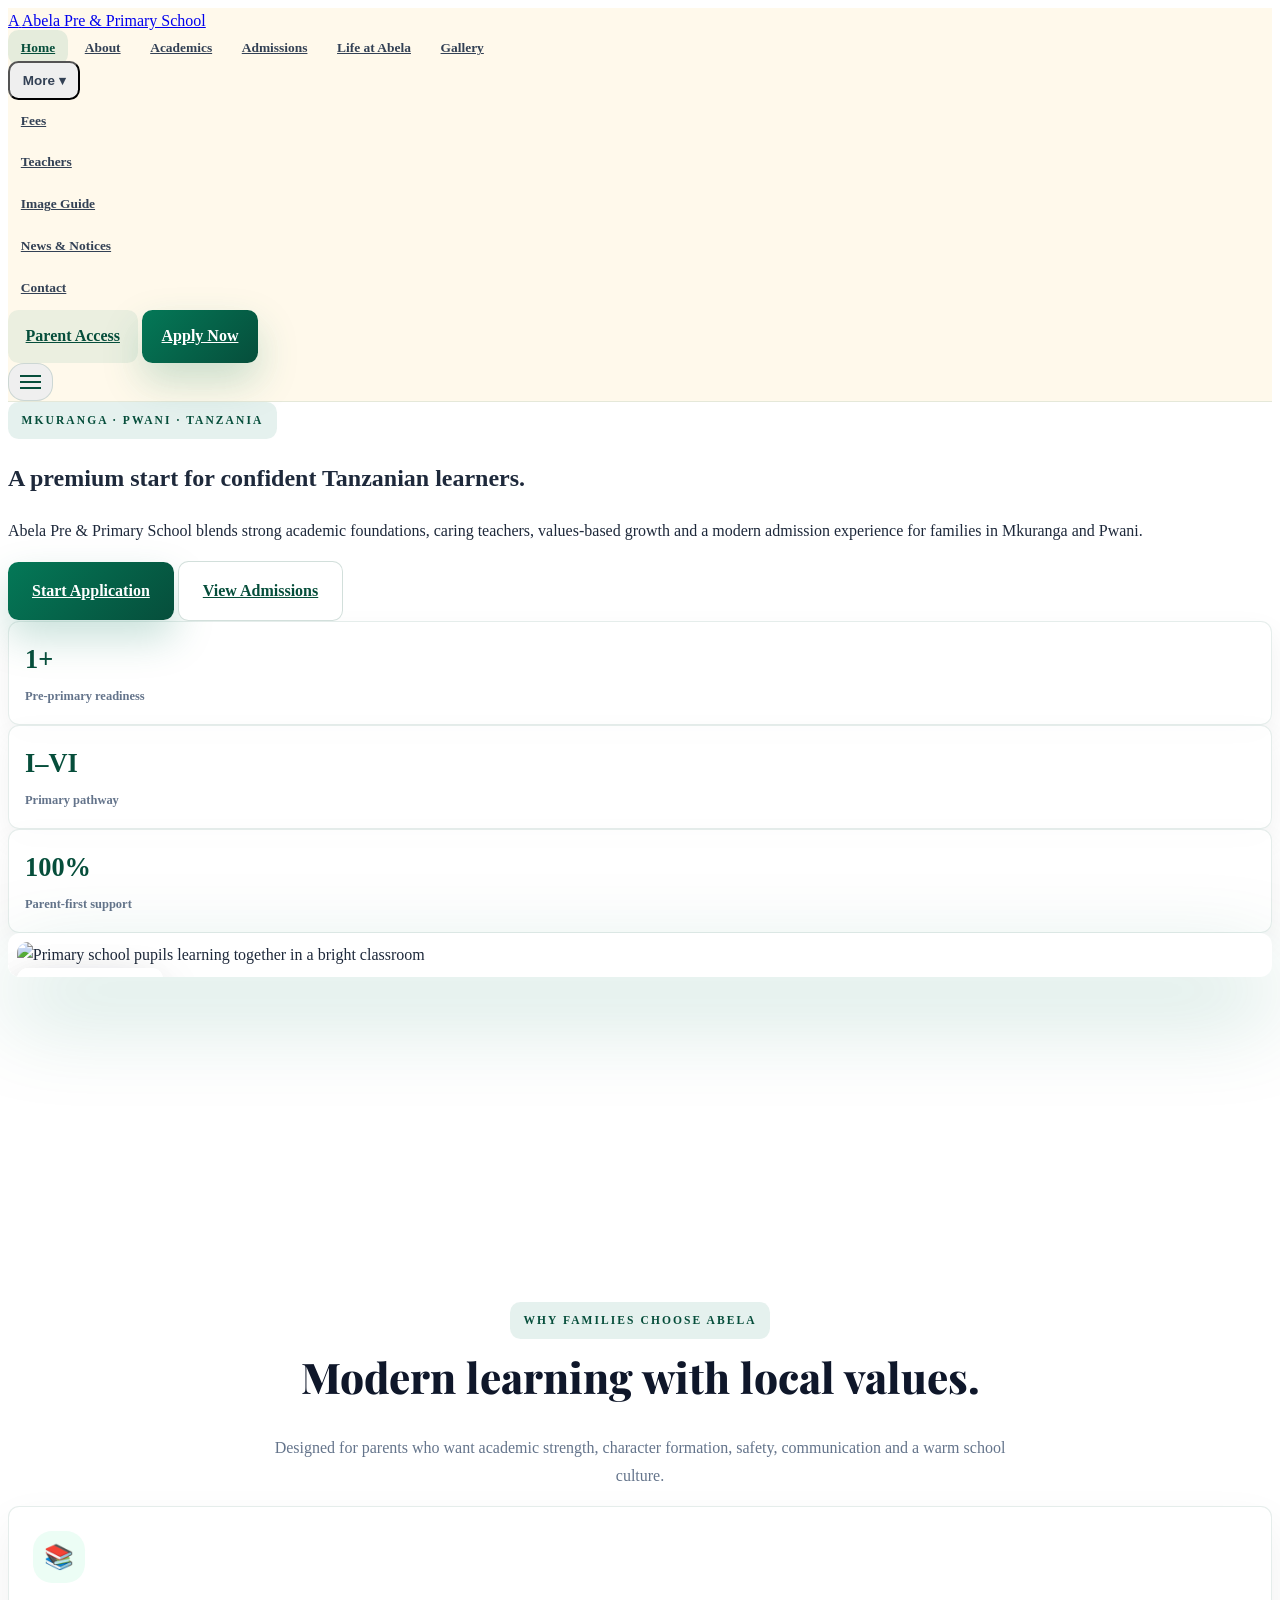
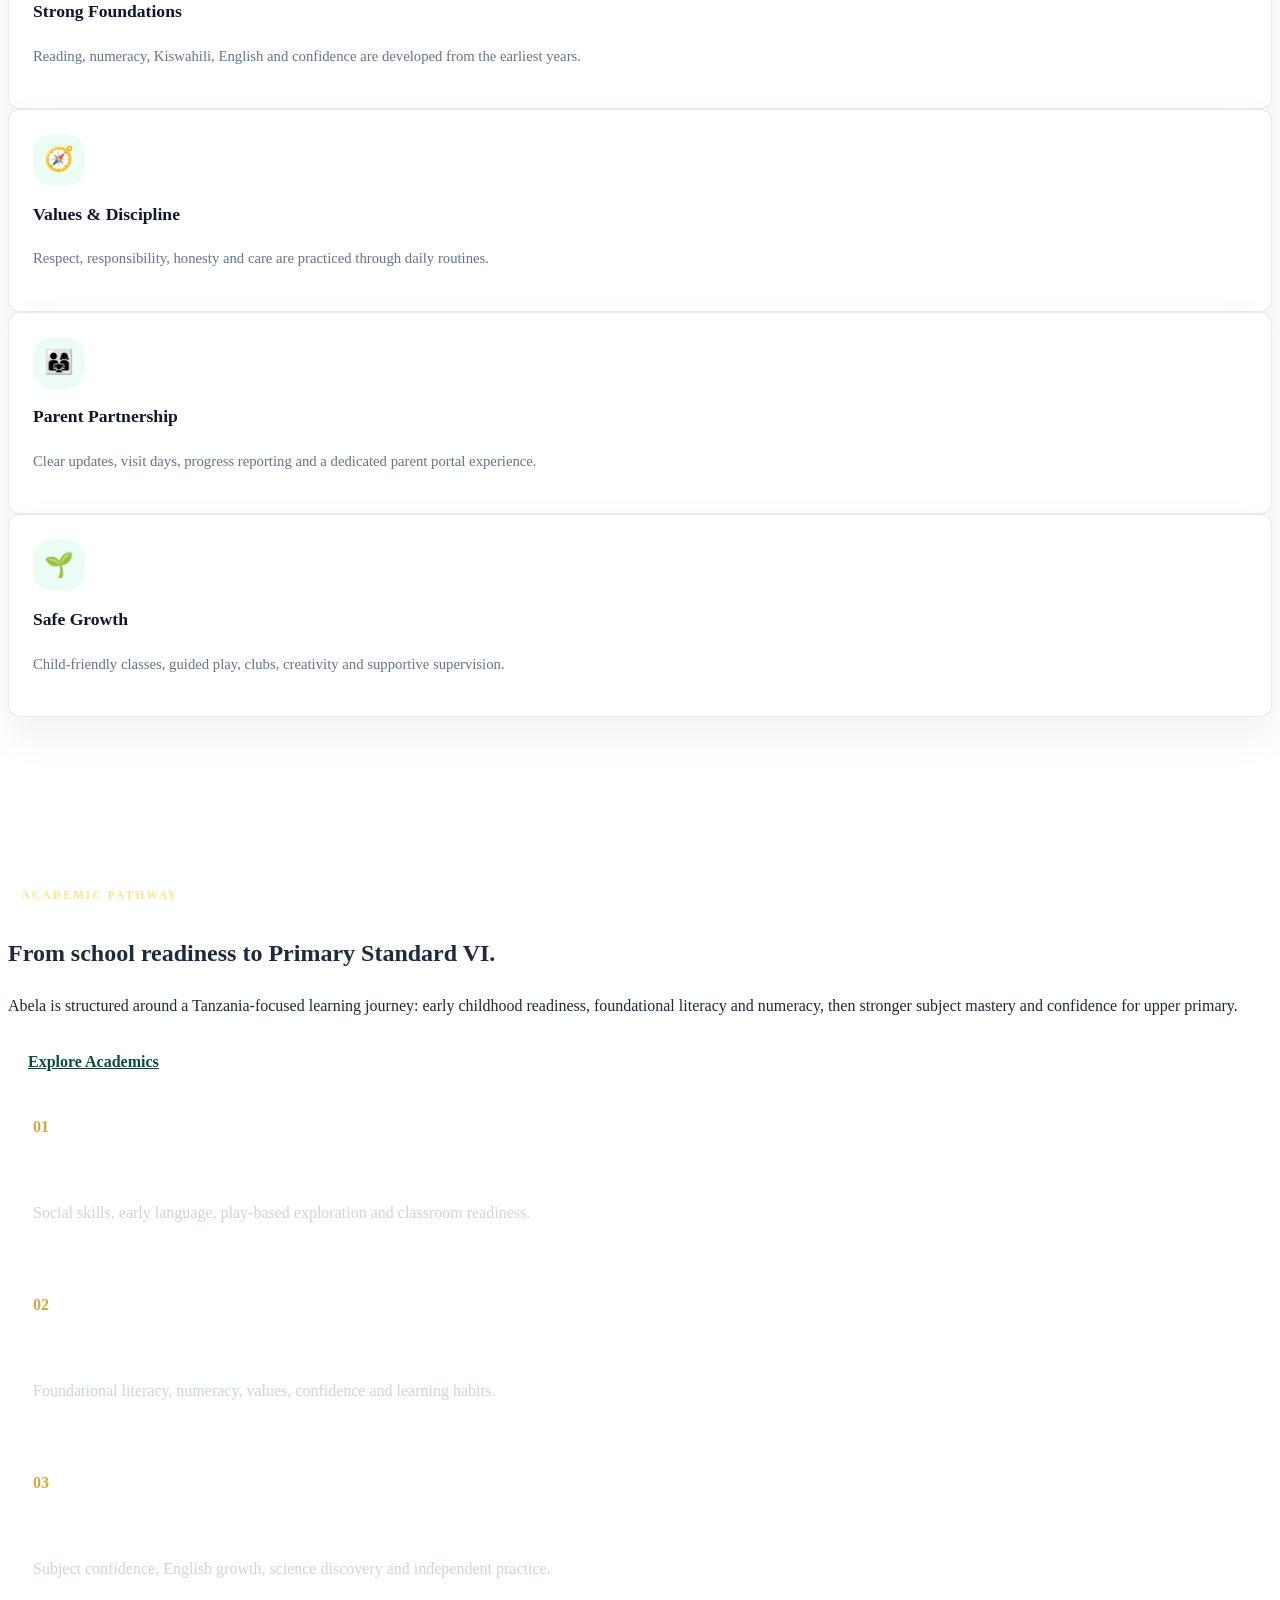
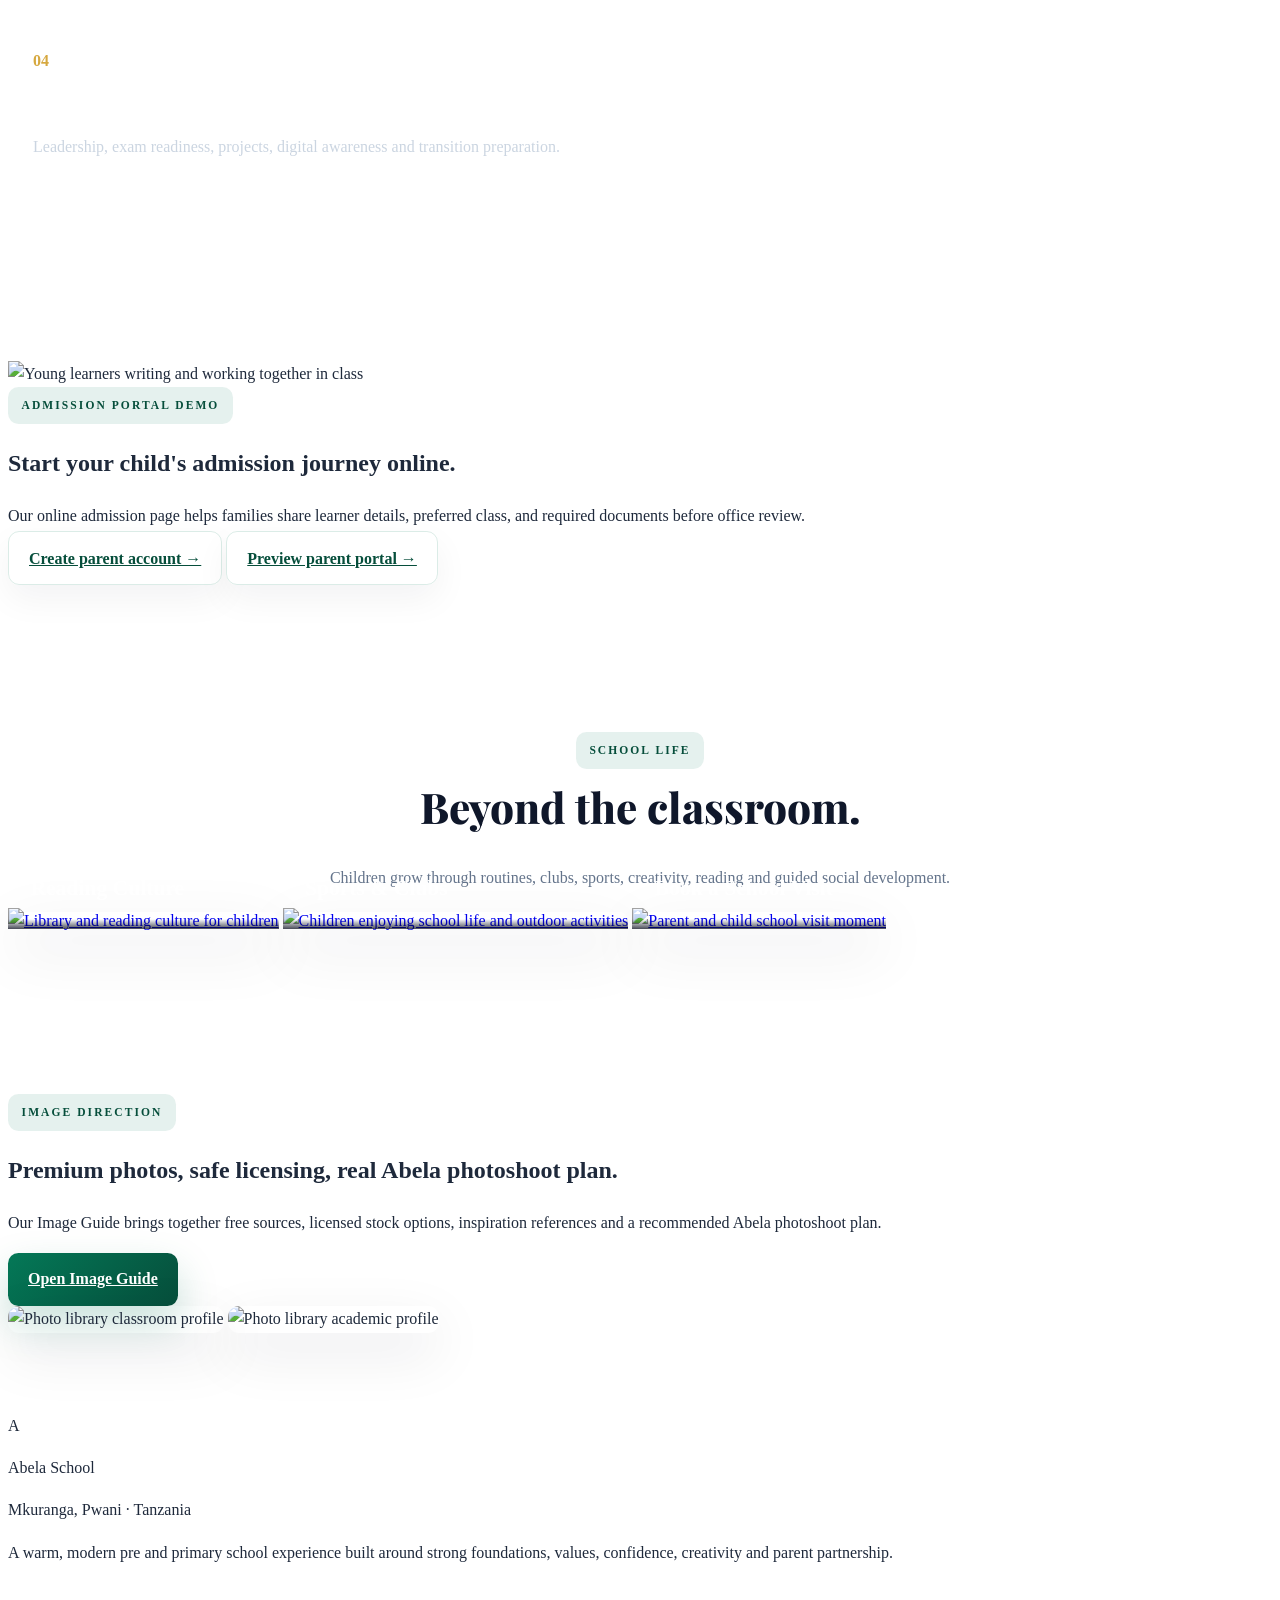
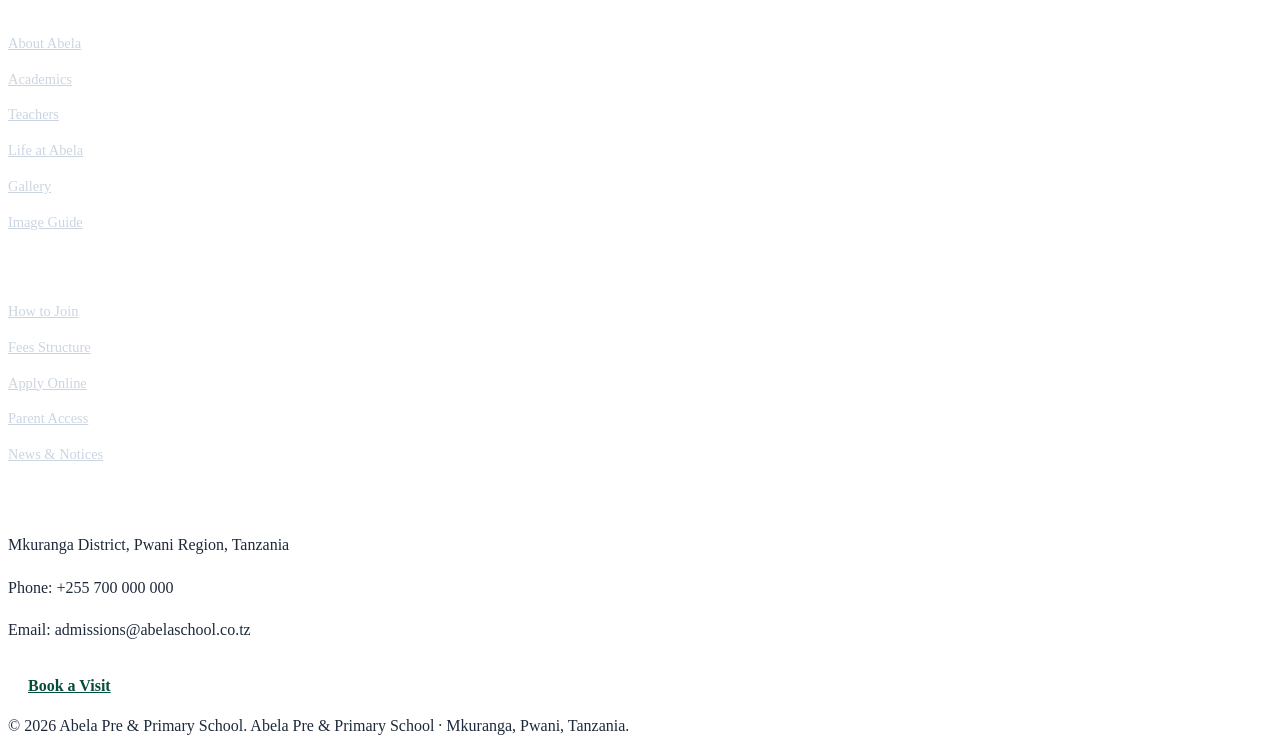
==== commit ffa04643: "upgrade Abela website with premium school structure" ====
--- a/index.html
+++ b/index.html
@@ -58,7 +58,7 @@
       <a class="nav-link" href="about.html">About</a>
       <a class="nav-link" href="academics.html">Academics</a>
       <a class="nav-link" href="admissions.html">Admissions</a>
-      <a class="nav-link" href="school-life.html">School Life</a>
+      <a class="nav-link" href="school-life.html">Life at Abela</a>
       <a class="nav-link" href="gallery.html">Gallery</a>
     </div>
 
@@ -68,12 +68,12 @@
         <div id="moreMenu" class="absolute right-0 mt-2 hidden w-52 rounded-2xl border border-emerald-900/10 bg-white p-2 shadow-xl" role="menu" aria-label="More pages">
           <a role="menuitem" class="mobile-link" href="fees.html">Fees</a>
           <a role="menuitem" class="mobile-link" href="teachers.html">Teachers</a>
-          <a role="menuitem" class="mobile-link" href="photo-library.html">Photo Library</a>
-          <a role="menuitem" class="mobile-link" href="news.html">News</a>
+          <a role="menuitem" class="mobile-link" href="photo-library.html">Image Guide</a>
+          <a role="menuitem" class="mobile-link" href="news.html">News & Notices</a>
           <a role="menuitem" class="mobile-link" href="contact.html">Contact</a>
         </div>
       </div>
-      <a href="portal.html" class="btn btn-ghost">Parent Portal</a>
+      <a href="portal.html" class="btn btn-ghost">Parent Access</a>
       <a href="apply.html" class="btn btn-primary">Apply Now</a>
     </div>
 
@@ -87,7 +87,7 @@
       <section>
         <p class="px-2 text-xs font-bold uppercase tracking-[0.2em] text-slate-400">Main</p>
         <div class="mt-2 grid gap-1">
-          <a class="mobile-link" href="index.html">Home</a><a class="mobile-link" href="about.html">About</a><a class="mobile-link" href="academics.html">Academics</a><a class="mobile-link" href="school-life.html">School Life</a><a class="mobile-link" href="gallery.html">Gallery</a>
+          <a class="mobile-link" href="index.html">Home</a><a class="mobile-link" href="about.html">About</a><a class="mobile-link" href="academics.html">Academics</a><a class="mobile-link" href="school-life.html">Life at Abela</a><a class="mobile-link" href="gallery.html">Gallery</a>
         </div>
       </section>
       <section>
@@ -99,18 +99,18 @@
       <section>
         <p class="px-2 text-xs font-bold uppercase tracking-[0.2em] text-slate-400">School</p>
         <div class="mt-2 grid gap-1">
-          <a class="mobile-link" href="teachers.html">Teachers</a><a class="mobile-link" href="news.html">News</a><a class="mobile-link" href="contact.html">Contact</a>
+          <a class="mobile-link" href="teachers.html">Teachers</a><a class="mobile-link" href="news.html">News & Notices</a><a class="mobile-link" href="contact.html">Contact</a>
         </div>
       </section>
       <section>
         <p class="px-2 text-xs font-bold uppercase tracking-[0.2em] text-slate-400">Resources</p>
         <div class="mt-2 grid gap-1">
-          <a class="mobile-link" href="photo-library.html">Photo Library</a><a class="mobile-link" href="portal.html">Parent Portal</a>
+          <a class="mobile-link" href="photo-library.html">Image Guide</a><a class="mobile-link" href="portal.html">Parent Access</a>
         </div>
       </section>
       <div class="mt-2 grid gap-2 sm:grid-cols-2">
         <a href="apply.html" class="btn btn-primary w-full justify-center">Apply Now</a>
-        <a href="portal.html" class="btn btn-ghost w-full justify-center">Parent Portal</a>
+        <a href="portal.html" class="btn btn-ghost w-full justify-center">Parent Access</a>
       </div>
     </div>
   </div>
@@ -220,10 +220,10 @@
 <section class="section-padding bg-white">
   <div class="mx-auto grid max-w-7xl items-center gap-8 px-4 sm:px-6 lg:grid-cols-[0.9fr_1.1fr] lg:px-8">
     <div class="reveal">
-      <span class="eyebrow">V3 Photo Library</span>
+      <span class="eyebrow">Image Direction</span>
       <h2 class="mt-4 font-display text-4xl font-bold text-slate-950 sm:text-5xl">Premium photos, safe licensing, real Abela photoshoot plan.</h2>
-      <p class="mt-5 leading-8 text-slate-700">Version 3 includes a dedicated photo-library page with free stock links, paid Tanzania-specific stock options, premium-school inspiration references and a shot list for real Abela photography.</p>
-      <a href="photo-library.html" class="btn btn-primary mt-8">Open Photo Library</a>
+      <p class="mt-5 leading-8 text-slate-700">Our Image Guide brings together free sources, licensed stock options, inspiration references and a recommended Abela photoshoot plan.</p>
+      <a href="photo-library.html" class="btn btn-primary mt-8">Open Image Guide</a>
     </div>
     <div class="grid gap-4 sm:grid-cols-2 reveal">
       <img class="gallery-img" src="https://images.unsplash.com/photo-1509062522246-3755977927d7?auto=format&fit=crop&w=900&q=80" alt="Photo library classroom profile" loading="lazy" decoding="async" />
@@ -251,17 +251,17 @@
       <a class="footer-link" href="about.html">About Abela</a>
       <a class="footer-link" href="academics.html">Academics</a>
       <a class="footer-link" href="teachers.html">Teachers</a>
-      <a class="footer-link" href="school-life.html">School Life</a>
+      <a class="footer-link" href="school-life.html">Life at Abela</a>
       <a class="footer-link" href="gallery.html">Gallery</a>
-      <a class="footer-link" href="photo-library.html">Photo Library</a>
+      <a class="footer-link" href="photo-library.html">Image Guide</a>
     </div>
     <div>
       <h3 class="footer-title">Admissions</h3>
       <a class="footer-link" href="admissions.html">How to Join</a>
       <a class="footer-link" href="fees.html">Fees Structure</a>
       <a class="footer-link" href="apply.html">Apply Online</a>
-      <a class="footer-link" href="portal.html">Parent Portal</a>
-      <a class="footer-link" href="news.html">News & Updates</a>
+      <a class="footer-link" href="portal.html">Parent Access</a>
+      <a class="footer-link" href="news.html">News & Notices</a>
     </div>
     <div>
       <h3 class="footer-title">Contact</h3>
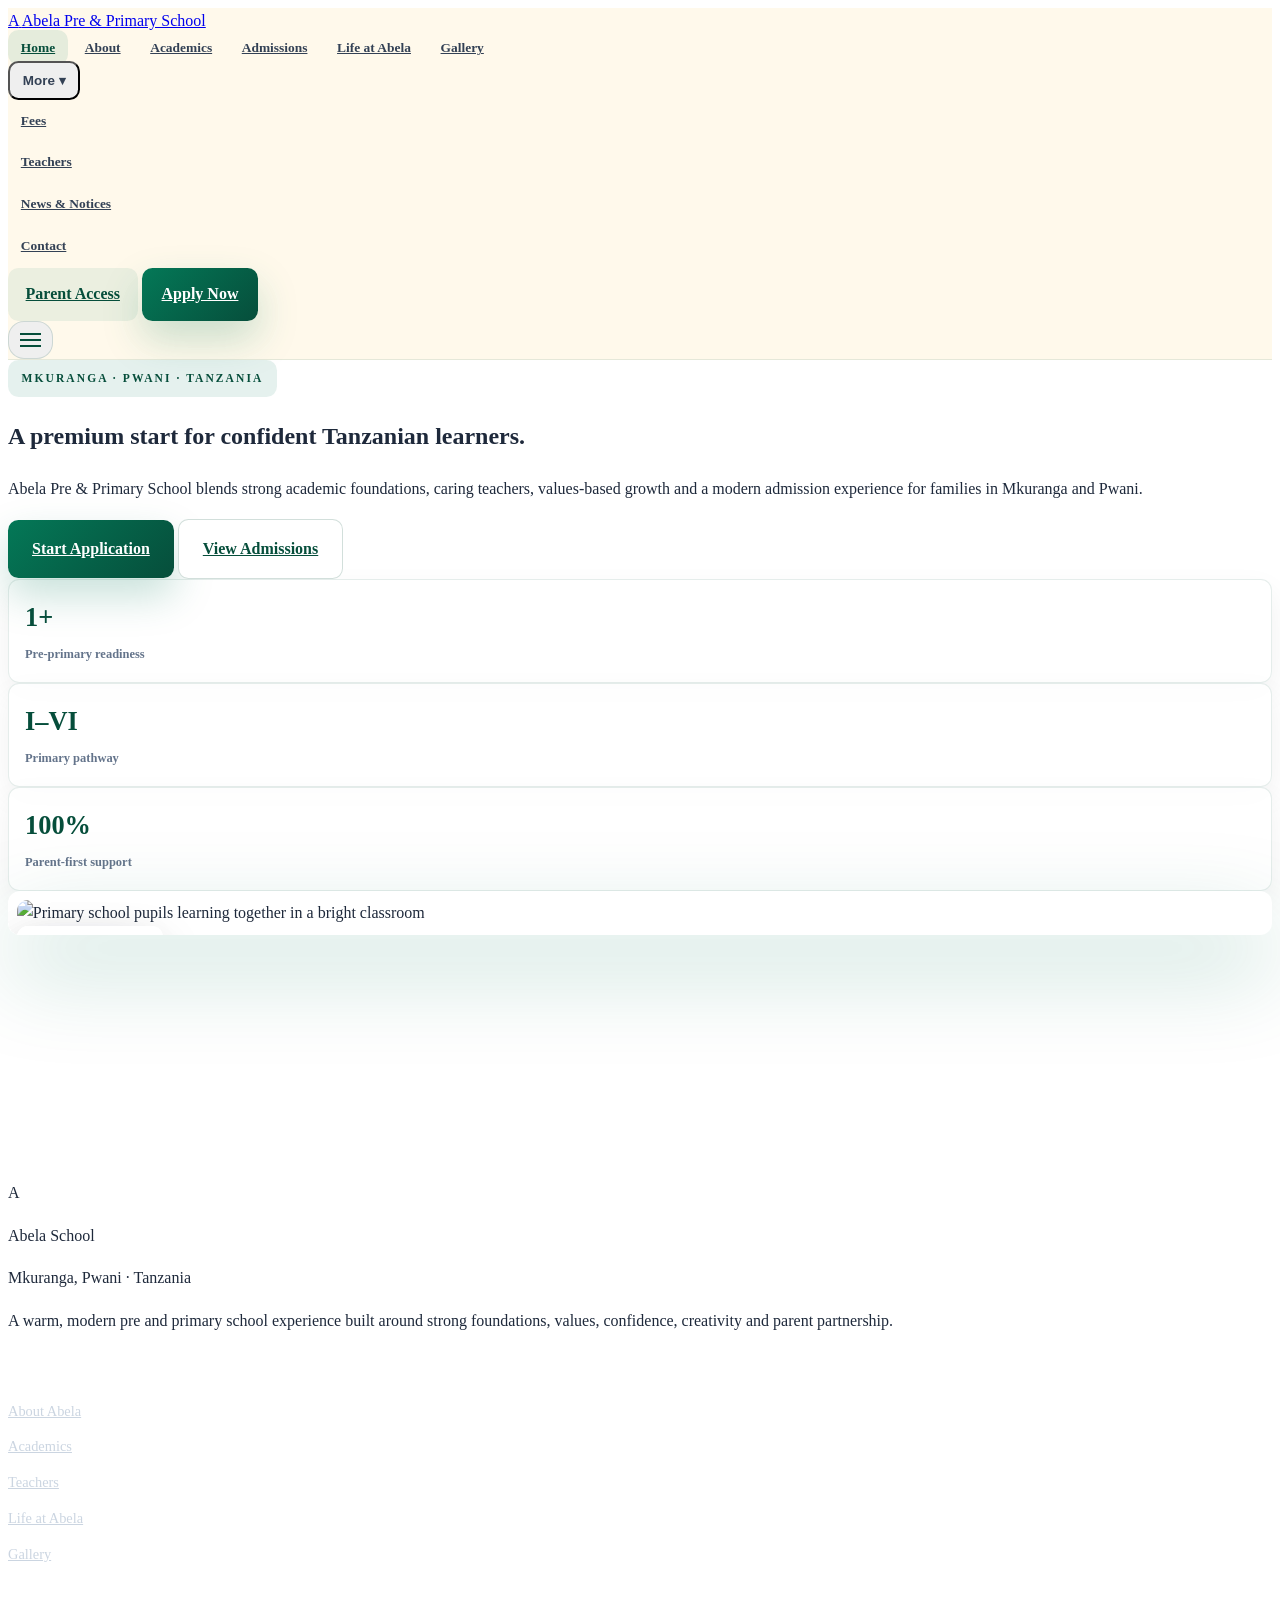
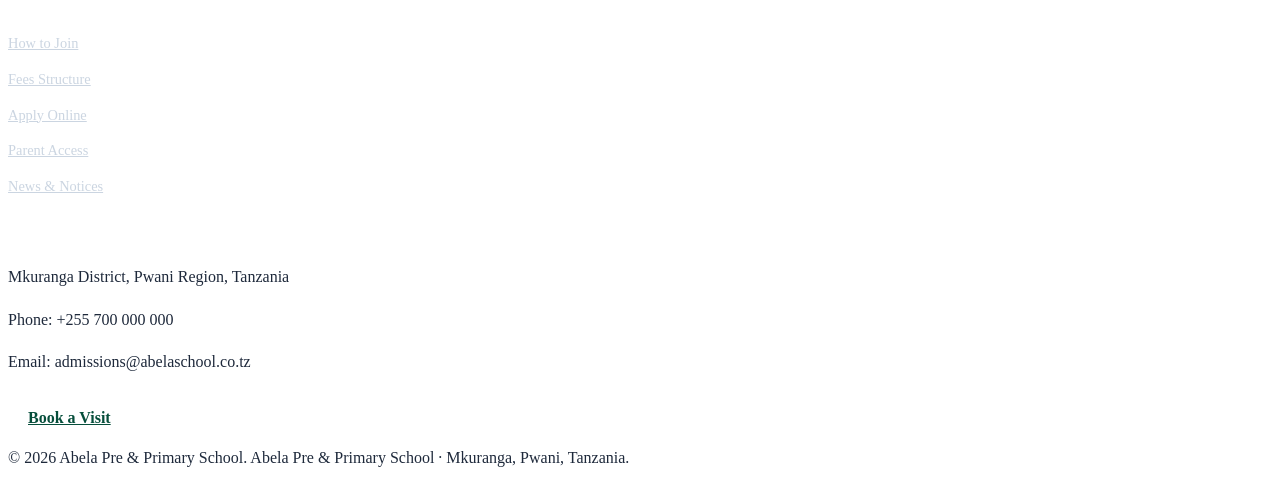
==== commit fd1e743a: "fix mobile navbar and remove image guide content" ====
--- a/index.html
+++ b/index.html
@@ -52,7 +52,6 @@
         <span class="block truncate text-[11px] font-semibold text-slate-500">Pre & Primary School</span>
       </span>
     </a>
-
     <div class="hidden xl:flex xl:items-center xl:gap-1">
       <a class="nav-link" href="index.html">Home</a>
       <a class="nav-link" href="about.html">About</a>
@@ -61,14 +60,12 @@
       <a class="nav-link" href="school-life.html">Life at Abela</a>
       <a class="nav-link" href="gallery.html">Gallery</a>
     </div>
-
     <div class="hidden xl:flex xl:items-center xl:gap-2">
       <div class="relative" data-more-wrap>
         <button type="button" class="nav-link" id="moreMenuBtn" aria-haspopup="true" aria-expanded="false" aria-controls="moreMenu">More ▾</button>
-        <div id="moreMenu" class="absolute right-0 mt-2 hidden w-52 rounded-2xl border border-emerald-900/10 bg-white p-2 shadow-xl" role="menu" aria-label="More pages">
+        <div id="moreMenu" class="absolute right-0 mt-2 hidden w-52 rounded-xl border border-emerald-900/10 bg-white p-2 shadow-xl" role="menu" aria-label="More pages">
           <a role="menuitem" class="mobile-link" href="fees.html">Fees</a>
           <a role="menuitem" class="mobile-link" href="teachers.html">Teachers</a>
-          <a role="menuitem" class="mobile-link" href="photo-library.html">Image Guide</a>
           <a role="menuitem" class="mobile-link" href="news.html">News & Notices</a>
           <a role="menuitem" class="mobile-link" href="contact.html">Contact</a>
         </div>
@@ -76,38 +73,22 @@
       <a href="portal.html" class="btn btn-ghost">Parent Access</a>
       <a href="apply.html" class="btn btn-primary">Apply Now</a>
     </div>
-
     <button id="menuBtn" class="menu-button xl:hidden" type="button" aria-label="Open navigation menu" aria-controls="mobileMenu" aria-expanded="false">
       <span class="menu-line"></span><span class="menu-line"></span><span class="menu-line"></span>
     </button>
   </nav>
-
-  <div id="mobileMenu" class="mobile-menu fixed inset-x-0 top-[72px] bottom-0 z-40 overflow-y-auto bg-white/95 px-4 pb-6 pt-4 backdrop-blur xl:hidden" hidden>
-    <div class="mx-auto grid max-w-2xl gap-4">
-      <section>
-        <p class="px-2 text-xs font-bold uppercase tracking-[0.2em] text-slate-400">Main</p>
-        <div class="mt-2 grid gap-1">
-          <a class="mobile-link" href="index.html">Home</a><a class="mobile-link" href="about.html">About</a><a class="mobile-link" href="academics.html">Academics</a><a class="mobile-link" href="school-life.html">Life at Abela</a><a class="mobile-link" href="gallery.html">Gallery</a>
-        </div>
-      </section>
-      <section>
-        <p class="px-2 text-xs font-bold uppercase tracking-[0.2em] text-slate-400">Admissions</p>
-        <div class="mt-2 grid gap-1">
-          <a class="mobile-link" href="admissions.html">Admissions</a><a class="mobile-link" href="fees.html">Fees</a><a class="mobile-link" href="apply.html">Apply</a>
-        </div>
-      </section>
-      <section>
-        <p class="px-2 text-xs font-bold uppercase tracking-[0.2em] text-slate-400">School</p>
-        <div class="mt-2 grid gap-1">
-          <a class="mobile-link" href="teachers.html">Teachers</a><a class="mobile-link" href="news.html">News & Notices</a><a class="mobile-link" href="contact.html">Contact</a>
-        </div>
-      </section>
-      <section>
-        <p class="px-2 text-xs font-bold uppercase tracking-[0.2em] text-slate-400">Resources</p>
-        <div class="mt-2 grid gap-1">
-          <a class="mobile-link" href="photo-library.html">Image Guide</a><a class="mobile-link" href="portal.html">Parent Access</a>
-        </div>
-      </section>
+  <div id="mobileMenu" class="mobile-menu fixed inset-x-0 top-[72px] z-40 border-t border-emerald-900/10 bg-white px-4 pb-6 pt-4 shadow-xl xl:hidden" hidden>
+    <div class="mx-auto grid max-w-2xl gap-2">
+      <a class="mobile-link" href="index.html">Home</a>
+      <a class="mobile-link" href="about.html">About</a>
+      <a class="mobile-link" href="academics.html">Academics</a>
+      <a class="mobile-link" href="admissions.html">Admissions</a>
+      <a class="mobile-link" href="school-life.html">Life at Abela</a>
+      <a class="mobile-link" href="gallery.html">Gallery</a>
+      <a class="mobile-link" href="fees.html">Fees</a>
+      <a class="mobile-link" href="teachers.html">Teachers</a>
+      <a class="mobile-link" href="news.html">News & Notices</a>
+      <a class="mobile-link" href="contact.html">Contact</a>
       <div class="mt-2 grid gap-2 sm:grid-cols-2">
         <a href="apply.html" class="btn btn-primary w-full justify-center">Apply Now</a>
         <a href="portal.html" class="btn btn-ghost w-full justify-center">Parent Access</a>
@@ -152,85 +133,6 @@
   </div>
 </section>
 
-<section class="section-padding bg-white">
-  <div class="mx-auto max-w-7xl px-4 sm:px-6 lg:px-8">
-    <div class="section-heading reveal">
-      <span class="eyebrow">Why families choose Abela</span>
-      <h2>Modern learning with local values.</h2>
-      <p>Designed for parents who want academic strength, character formation, safety, communication and a warm school culture.</p>
-    </div>
-    <div class="mt-12 grid gap-5 md:grid-cols-2 lg:grid-cols-4">
-      <article class="feature-card reveal"><span class="icon-badge">📚</span><h3>Strong Foundations</h3><p>Reading, numeracy, Kiswahili, English and confidence are developed from the earliest years.</p></article>
-      <article class="feature-card reveal"><span class="icon-badge">🧭</span><h3>Values & Discipline</h3><p>Respect, responsibility, honesty and care are practiced through daily routines.</p></article>
-      <article class="feature-card reveal"><span class="icon-badge">👨‍👩‍👧</span><h3>Parent Partnership</h3><p>Clear updates, visit days, progress reporting and a dedicated parent portal experience.</p></article>
-      <article class="feature-card reveal"><span class="icon-badge">🌱</span><h3>Safe Growth</h3><p>Child-friendly classes, guided play, clubs, creativity and supportive supervision.</p></article>
-    </div>
-  </div>
-</section>
-
-<section class="section-padding bg-slate-950 text-white">
-  <div class="mx-auto grid max-w-7xl gap-10 px-4 sm:px-6 lg:grid-cols-[0.95fr_1.05fr] lg:px-8">
-    <div class="reveal">
-      <span class="eyebrow light">Academic Pathway</span>
-      <h2 class="mt-4 font-display text-4xl font-bold sm:text-5xl">From school readiness to Primary Standard VI.</h2>
-      <p class="mt-5 text-slate-300 leading-8">Abela is structured around a Tanzania-focused learning journey: early childhood readiness, foundational literacy and numeracy, then stronger subject mastery and confidence for upper primary.</p>
-      <a href="academics.html" class="btn btn-light mt-8">Explore Academics</a>
-    </div>
-    <div class="grid gap-4 md:grid-cols-2">
-      <div class="pathway-card reveal"><span>01</span><h3>Pre-Primary</h3><p>Social skills, early language, play-based exploration and classroom readiness.</p></div>
-      <div class="pathway-card reveal"><span>02</span><h3>Standard I–II</h3><p>Foundational literacy, numeracy, values, confidence and learning habits.</p></div>
-      <div class="pathway-card reveal"><span>03</span><h3>Standard III–IV</h3><p>Subject confidence, English growth, science discovery and independent practice.</p></div>
-      <div class="pathway-card reveal"><span>04</span><h3>Standard V–VI</h3><p>Leadership, exam readiness, projects, digital awareness and transition preparation.</p></div>
-    </div>
-  </div>
-</section>
-
-<section class="section-padding bg-abela-cream">
-  <div class="mx-auto grid max-w-7xl items-center gap-10 px-4 sm:px-6 lg:grid-cols-2 lg:px-8">
-    <div class="reveal overflow-hidden rounded-xl shadow-glow">
-      <img class="h-[460px] w-full object-cover" src="https://images.unsplash.com/photo-1588072432836-e10032774350?auto=format&fit=crop&w=1200&q=80" alt="Young learners writing and working together in class" loading="lazy" decoding="async" />
-    </div>
-    <div class="reveal">
-      <span class="eyebrow">Admission Portal Demo</span>
-      <h2 class="mt-4 font-display text-4xl font-bold text-slate-950 sm:text-5xl">Start your child's admission journey online.</h2>
-      <p class="mt-5 leading-8 text-slate-700">Our online admission page helps families share learner details, preferred class, and required documents before office review.</p>
-      <div class="mt-8 grid gap-3 sm:grid-cols-2">
-        <a class="mini-cta" href="apply.html">Create parent account →</a>
-        <a class="mini-cta" href="portal.html">Preview parent portal →</a>
-      </div>
-    </div>
-  </div>
-</section>
-
-<section class="section-padding bg-white">
-  <div class="mx-auto max-w-7xl px-4 sm:px-6 lg:px-8">
-    <div class="section-heading reveal">
-      <span class="eyebrow">School life</span>
-      <h2>Beyond the classroom.</h2>
-      <p>Children grow through routines, clubs, sports, creativity, reading and guided social development.</p>
-    </div>
-    <div class="mt-12 grid gap-5 md:grid-cols-3">
-      <a href="school-life.html" class="image-card reveal"><img src="https://images.unsplash.com/photo-1524995997946-a1c2e315a42f?auto=format&fit=crop&w=1200&q=80" alt="Library and reading culture for children" loading="lazy"><span>Reading Culture</span></a>
-      <a href="school-life.html" class="image-card reveal"><img src="https://images.unsplash.com/photo-1577896852618-343923ca2b21?auto=format&fit=crop&w=1200&q=80" alt="Children enjoying school life and outdoor activities" loading="lazy"><span>Sports & Clubs</span></a>
-      <a href="contact.html" class="image-card reveal"><img src="https://images.unsplash.com/photo-1544717297-fa95b6ee9643?auto=format&fit=crop&w=1200&q=80" alt="Parent and child school visit moment" loading="lazy"><span>Book a School Visit</span></a>
-    </div>
-  </div>
-</section>
-
-<section class="section-padding bg-white">
-  <div class="mx-auto grid max-w-7xl items-center gap-8 px-4 sm:px-6 lg:grid-cols-[0.9fr_1.1fr] lg:px-8">
-    <div class="reveal">
-      <span class="eyebrow">Image Direction</span>
-      <h2 class="mt-4 font-display text-4xl font-bold text-slate-950 sm:text-5xl">Premium photos, safe licensing, real Abela photoshoot plan.</h2>
-      <p class="mt-5 leading-8 text-slate-700">Our Image Guide brings together free sources, licensed stock options, inspiration references and a recommended Abela photoshoot plan.</p>
-      <a href="photo-library.html" class="btn btn-primary mt-8">Open Image Guide</a>
-    </div>
-    <div class="grid gap-4 sm:grid-cols-2 reveal">
-      <img class="gallery-img" src="https://images.unsplash.com/photo-1509062522246-3755977927d7?auto=format&fit=crop&w=900&q=80" alt="Photo library classroom profile" loading="lazy" decoding="async" />
-      <img class="gallery-img sm:mt-10" src="https://images.unsplash.com/photo-1588072432836-e10032774350?auto=format&fit=crop&w=900&q=80" alt="Photo library academic profile" loading="lazy" decoding="async" />
-    </div>
-  </div>
-</section>
 
   </main>
   
@@ -253,8 +155,7 @@
       <a class="footer-link" href="teachers.html">Teachers</a>
       <a class="footer-link" href="school-life.html">Life at Abela</a>
       <a class="footer-link" href="gallery.html">Gallery</a>
-      <a class="footer-link" href="photo-library.html">Image Guide</a>
-    </div>
+          </div>
     <div>
       <h3 class="footer-title">Admissions</h3>
       <a class="footer-link" href="admissions.html">How to Join</a>
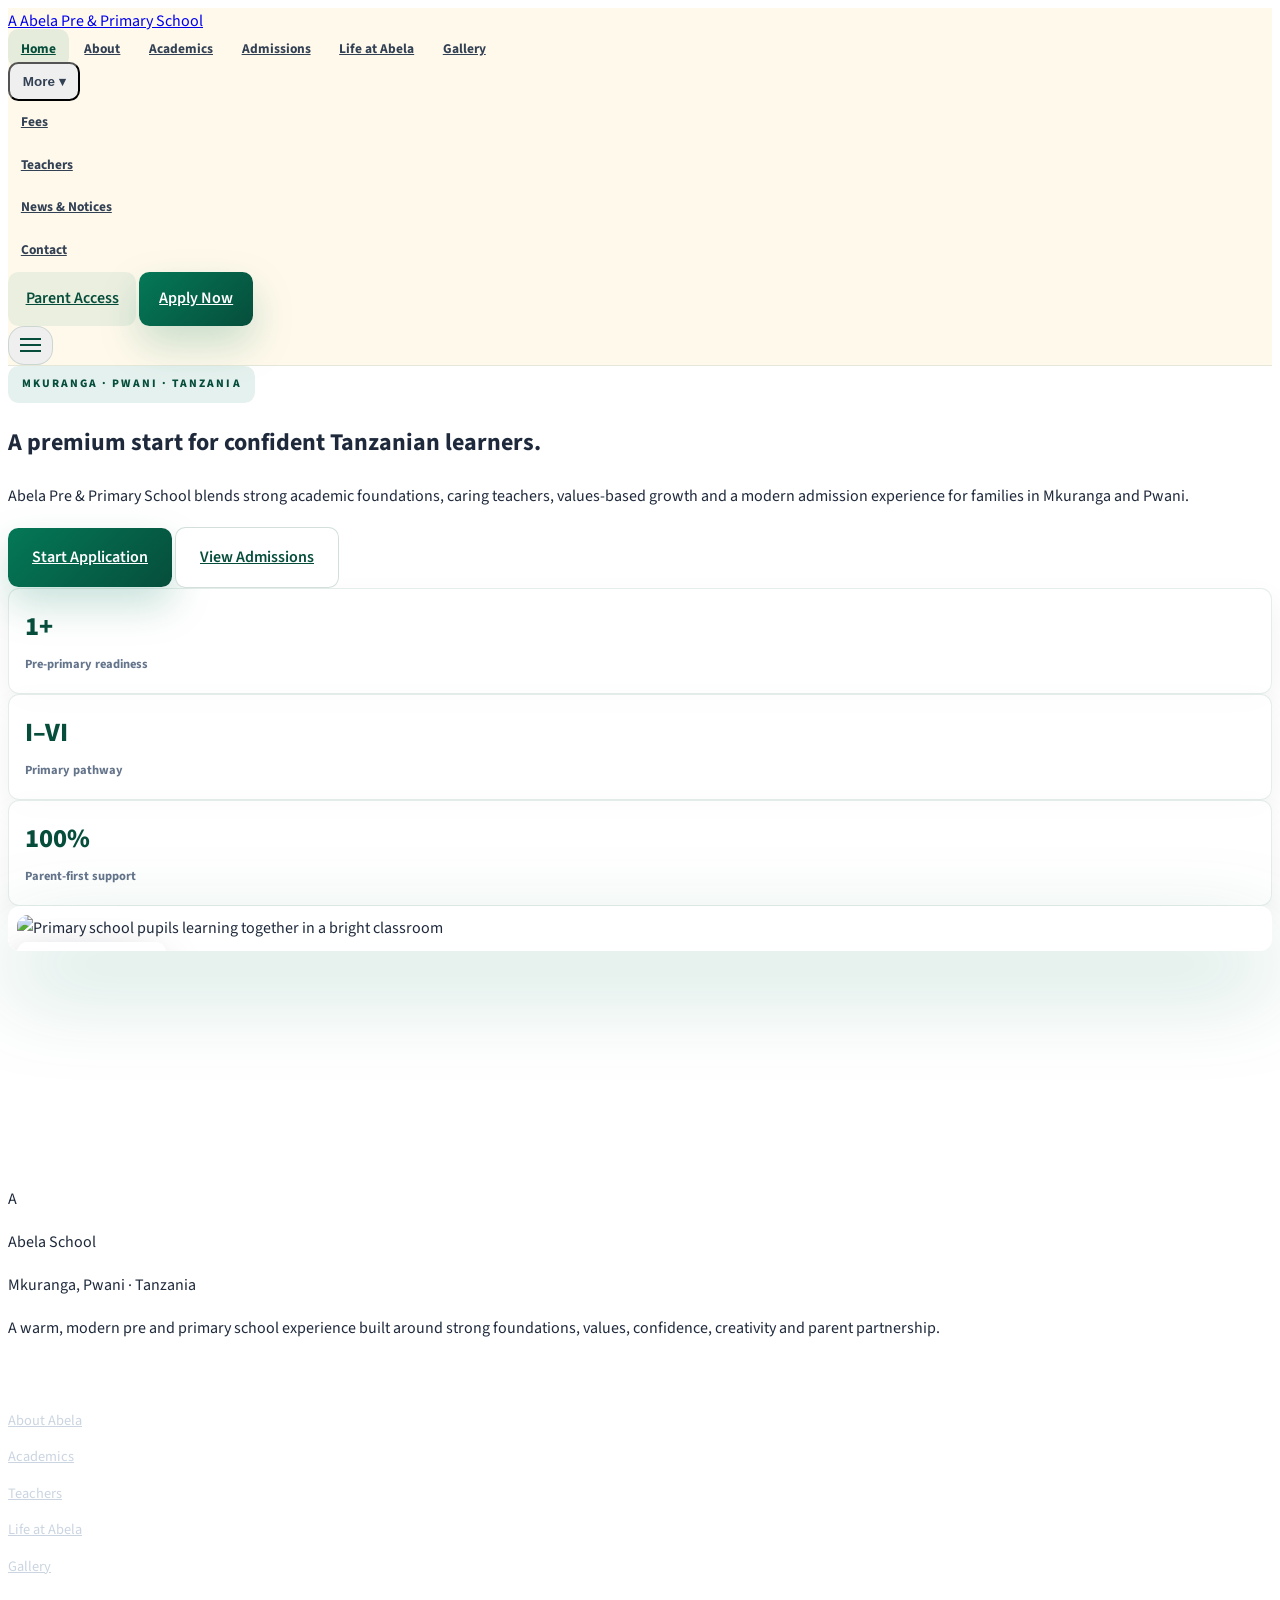
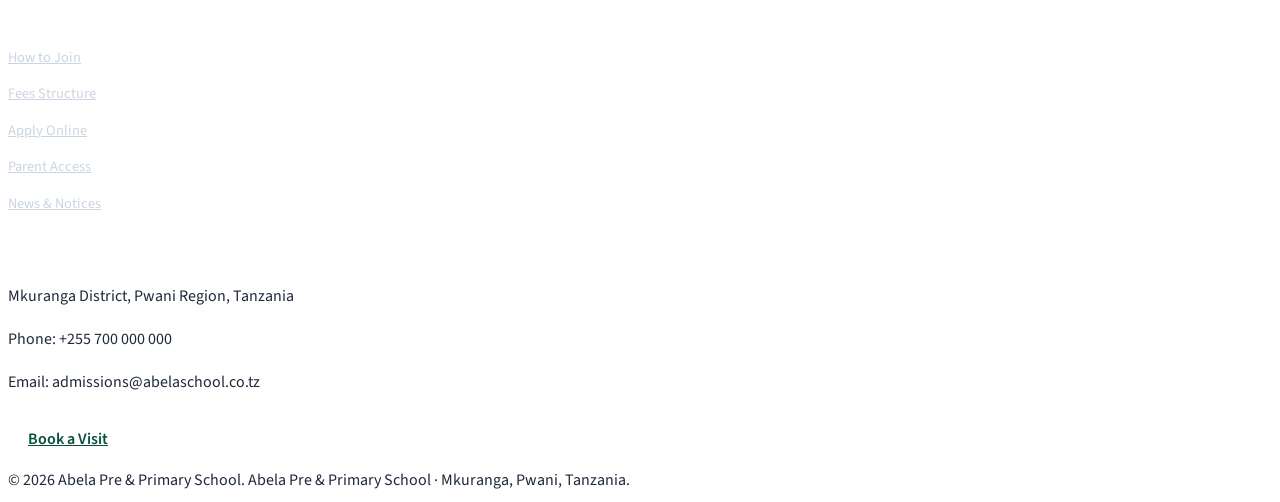
==== commit cacea2f3: "update typography to official school font system" ====
--- a/index.html
+++ b/index.html
@@ -12,15 +12,15 @@
   <meta property="og:image" content="https://images.unsplash.com/photo-1509062522246-3755977927d7?auto=format&fit=crop&w=1600&q=80" />
   <link rel="preconnect" href="https://fonts.googleapis.com" />
   <link rel="preconnect" href="https://fonts.gstatic.com" crossorigin />
-  <link href="https://fonts.googleapis.com/css2?family=Inter:wght@400;500;600;700;800;900&family=Playfair+Display:wght@700;800&display=swap" rel="stylesheet" />
+  <link href="https://fonts.googleapis.com/css2?family=Source+Sans+3:wght@400;500;600;700;800&display=swap" rel="stylesheet" />
   <script src="https://cdn.tailwindcss.com"></script>
   <script>
     tailwind.config = {
       theme: {
         extend: {
           fontFamily: {
-            sans: ['Inter', 'sans-serif'],
-            display: ['Playfair Display', 'serif']
+            sans: ['Source Sans 3', 'Arial', 'sans-serif'],
+            display: ['Source Sans 3', 'Arial', 'sans-serif']
           },
           colors: {
             abela: {
@@ -104,7 +104,7 @@
   <div class="mx-auto grid max-w-7xl items-center gap-12 px-4 py-16 sm:px-6 lg:grid-cols-[1.05fr_0.95fr] lg:px-8 lg:py-24">
     <div class="reveal">
       <span class="eyebrow">Mkuranga · Pwani · Tanzania</span>
-      <h1 class="mt-5 max-w-4xl font-display text-5xl font-extrabold leading-[1.02] tracking-tight text-slate-950 sm:text-6xl lg:text-7xl">A premium start for confident Tanzanian learners.</h1>
+      <h1 class="mt-5 max-w-4xl text-5xl font-extrabold leading-[1.02] tracking-tight text-slate-950 sm:text-6xl lg:text-7xl">A premium start for confident Tanzanian learners.</h1>
       <p class="mt-6 max-w-2xl text-lg leading-8 text-slate-700">Abela Pre & Primary School blends strong academic foundations, caring teachers, values-based growth and a modern admission experience for families in Mkuranga and Pwani.</p>
       <div class="mt-8 flex flex-col gap-3 sm:flex-row">
         <a href="apply.html" class="btn btn-primary btn-xl">Start Application</a>
--- a/assets/css/styles.css
+++ b/assets/css/styles.css
@@ -1,4 +1,5 @@
 :root {
+  --font-main: "Source Sans 3", Arial, sans-serif;
   --green: #047857;
   --deep: #064e3b;
   --gold: #d6a83f;
@@ -6,7 +7,9 @@
   --ink: #0f172a;
 }
 * { scroll-behavior: smooth; }
-body { min-height: 100vh; line-height: 1.65; color:#1e293b; }
+html,
+body { font-family: var(--font-main); }
+body { min-height: 100vh; font-size: 16px; line-height: 1.7; color:#1e293b; font-weight: 400; }
 .skip-link { position: fixed; left: 1rem; top: -4rem; z-index: 100; border-radius: .65rem; background: var(--deep); color: white; padding: .75rem 1rem; transition: top .2s ease; }
 .skip-link:focus { top: 1rem; }
 .site-header { position: sticky; top: 0; z-index: 50; border-bottom: 1px solid rgba(6, 78, 59, .1); background: rgba(255, 248, 231, .84); backdrop-filter: blur(18px); }
@@ -16,7 +19,7 @@
 .mobile-link { display: block; }
 .menu-button { display: grid; gap: .25rem; border-radius: 1rem; border: 1px solid rgba(6,78,59,.15); padding: .7rem; }
 .menu-line { display: block; width: 1.3rem; height: 2px; background: var(--deep); }
-.btn { display: inline-flex; align-items: center; justify-content: center; gap: .5rem; border-radius: .65rem; font-weight: 700; transition: transform .2s ease, box-shadow .2s ease, background .2s ease; }
+.btn { display: inline-flex; align-items: center; justify-content: center; gap: .5rem; border-radius: .65rem; font-weight: 600; transition: transform .2s ease, box-shadow .2s ease, background .2s ease; }
 .btn:hover { transform: translateY(-2px); }
 .btn-primary { background: linear-gradient(135deg, var(--green), var(--deep)); color: white; padding: .85rem 1.25rem; box-shadow: 0 18px 40px rgba(4, 120, 87, .22); }
 .btn-ghost { background: rgba(4, 120, 87, .08); color: var(--deep); padding: .85rem 1.1rem; }
@@ -28,13 +31,13 @@
 .eyebrow.light { background: rgba(255,255,255,.1); color: #fde68a; }
 .section-padding { padding: 5rem 0; }
 .section-heading { max-width: 48rem; text-align: center; margin: 0 auto; }
-.section-heading h2 { margin-top: 1rem; font-family: 'Playfair Display', serif; font-size: clamp(1.85rem, 3.3vw, 3rem); line-height: 1.05; font-weight: 800; color: #0f172a; }
+.section-heading h2 { margin-top: 1rem; font-size: clamp(1.75rem, 3vw, 2.6rem); line-height: 1.2; font-weight: 700; color: #0f172a; }
 .section-heading.text-white h2 { color: white; }
 .section-heading p { margin-top: 1rem; color: #64748b; line-height: 1.75; }
 .page-hero { position: relative; overflow: hidden; background: linear-gradient(135deg, #fff8e7, #ecfdf5 52%, #f8fafc); }
 .page-hero::after { content: ''; position: absolute; inset: auto -8rem -10rem auto; width: 24rem; height: 24rem; border-radius: .65rem; background: rgba(214,168,63,.22); filter: blur(10px); }
-.page-hero h1 { max-width: 58rem; margin-top: 1rem; font-family: 'Playfair Display', serif; font-size: clamp(2rem, 4.3vw, 3.6rem); line-height: 1.02; font-weight: 800; color: #0f172a; }
-.page-hero p { margin-top: 1.25rem; max-width: 44rem; color: #475569; font-size: 1.1rem; line-height: 1.75; }
+.page-hero h1 { max-width: 58rem; margin-top: 1rem; font-size: clamp(2rem, 4vw, 3.2rem); line-height: 1.15; font-weight: 700; color: #0f172a; }
+.page-hero p { margin-top: 1.25rem; max-width: 44rem; color: #475569; font-size: 1.05rem; line-height: 1.72; }
 .hero-photo-card { position: relative; overflow: hidden; border-radius: .75rem; background: white; padding: .55rem; box-shadow: 0 35px 90px rgba(4,120,87,.25); }
 .hero-photo-card img { height: min(68vh, 620px); width: 100%; border-radius: .7rem; object-fit: cover; }
 .floating-card { position: absolute; border: 1px solid rgba(255,255,255,.45); border-radius: .7rem; background: rgba(255,255,255,.88); color: #0f172a; padding: .9rem 1rem; backdrop-filter: blur(16px); box-shadow: 0 18px 45px rgba(15,23,42,.15); }
@@ -46,7 +49,7 @@
 .metric-card span, .dashboard-stat span { color: #64748b; font-size: .78rem; font-weight: 700; }
 .feature-card, .subject-card, .pathway-light, .step-card, .news-card, .contact-card, .notice-card, .dark-card { border: 1px solid rgba(6,78,59,.1); border-radius: .7rem; background: white; padding: 1.5rem; box-shadow: 0 18px 45px rgba(15,23,42,.06); transition: transform .25s ease, box-shadow .25s ease, border-color .25s ease; }
 .feature-card:hover, .subject-card:hover, .pathway-light:hover, .step-card:hover, .news-card:hover, .contact-card:hover, .notice-card:hover { transform: translateY(-7px); border-color: rgba(4,120,87,.25); box-shadow: 0 28px 70px rgba(4,120,87,.13); }
-.feature-card h3, .subject-card h3, .pathway-light h3, .step-card h3, .news-card h3, .contact-card h3, .notice-card h3, .dark-card h3 { margin-top: .85rem; color: #0f172a; font-size: 1.1rem; font-weight: 800; }
+.feature-card h3, .subject-card h3, .pathway-light h3, .step-card h3, .news-card h3, .contact-card h3, .notice-card h3, .dark-card h3 { margin-top: .85rem; color: #0f172a; font-size: 1.1rem; font-weight: 700; }
 .feature-card p, .subject-card p, .pathway-light p, .step-card p, .news-card p, .contact-card p, .notice-card p, .dark-card p { margin-top: .6rem; color: #64748b; font-size: .92rem; line-height: 1.75; }
 .icon-badge { display: grid; width: 3.25rem; height: 3.25rem; place-items: center; border-radius: 1.2rem; background: #ecfdf5; font-size: 1.5rem; }
 .pathway-card { border: 1px solid rgba(255,255,255,.12); border-radius: .7rem; background: rgba(255,255,255,.06); padding: 1.5rem; }
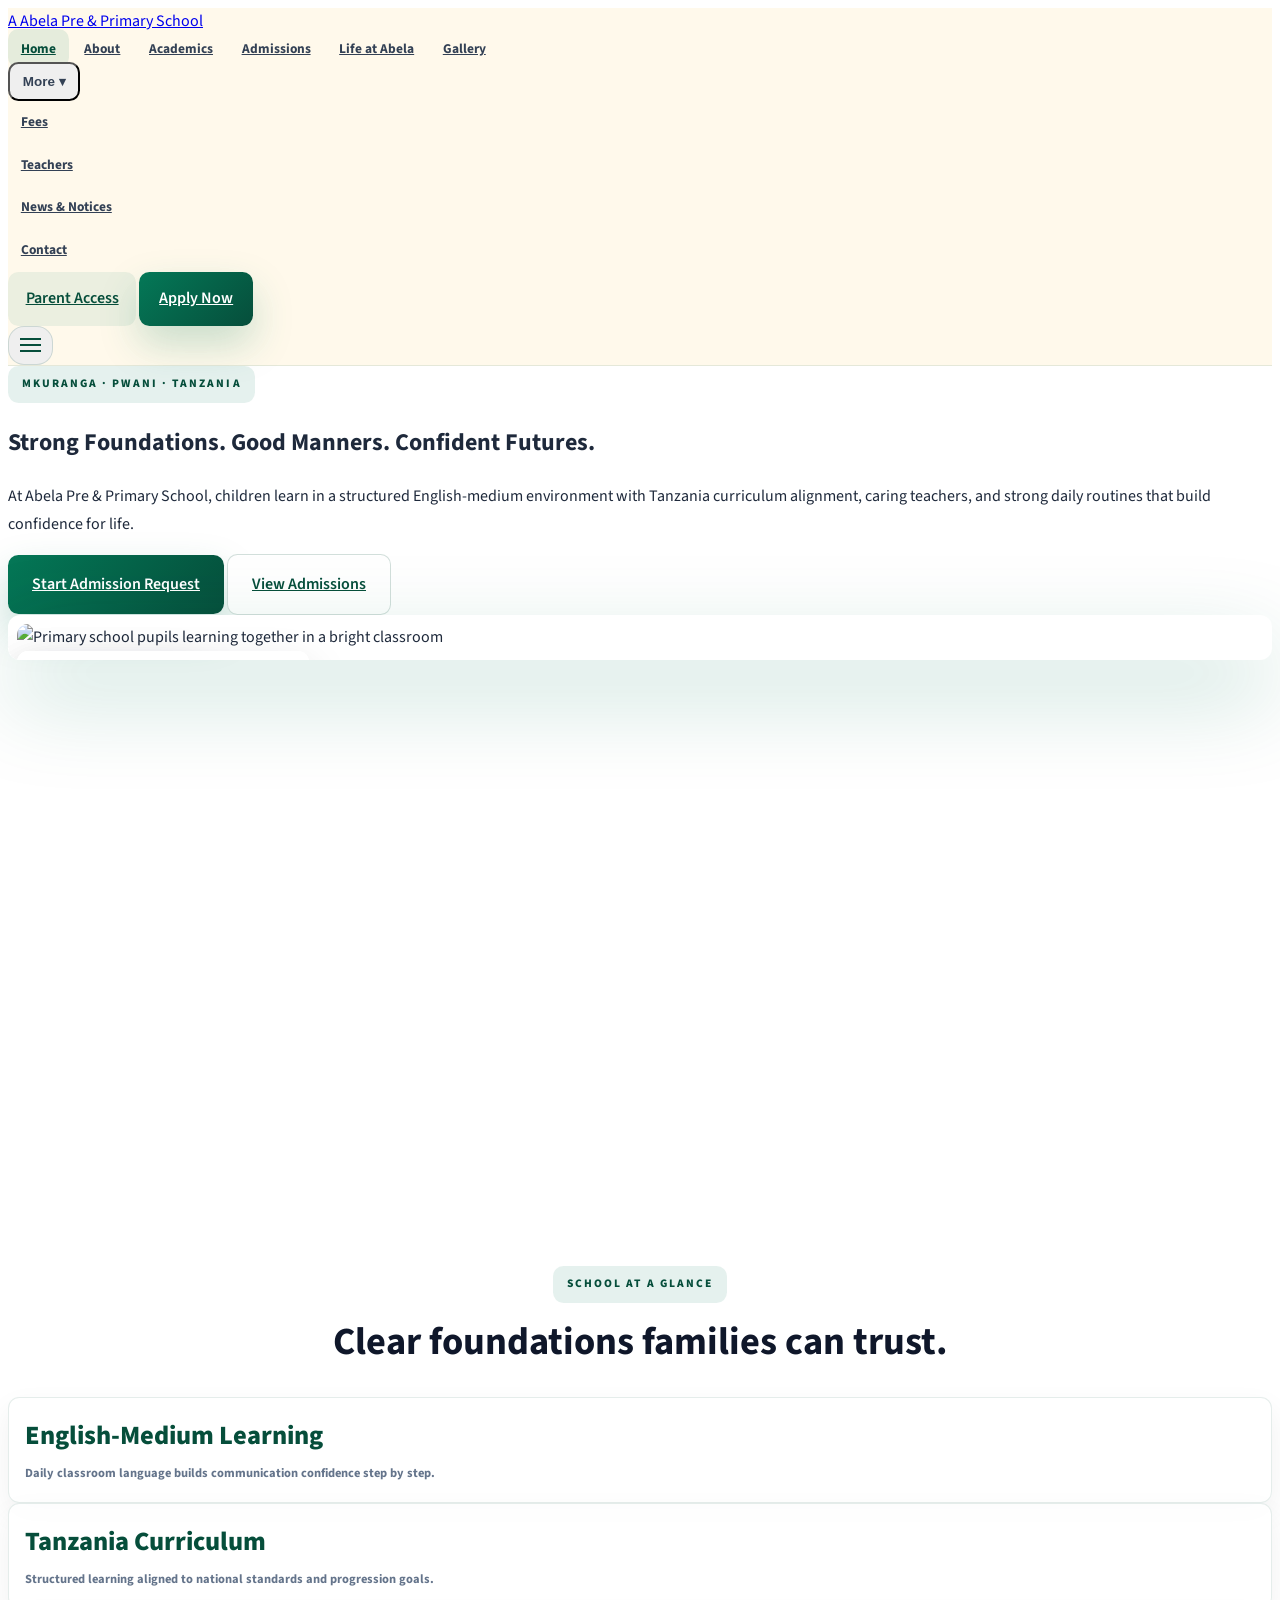
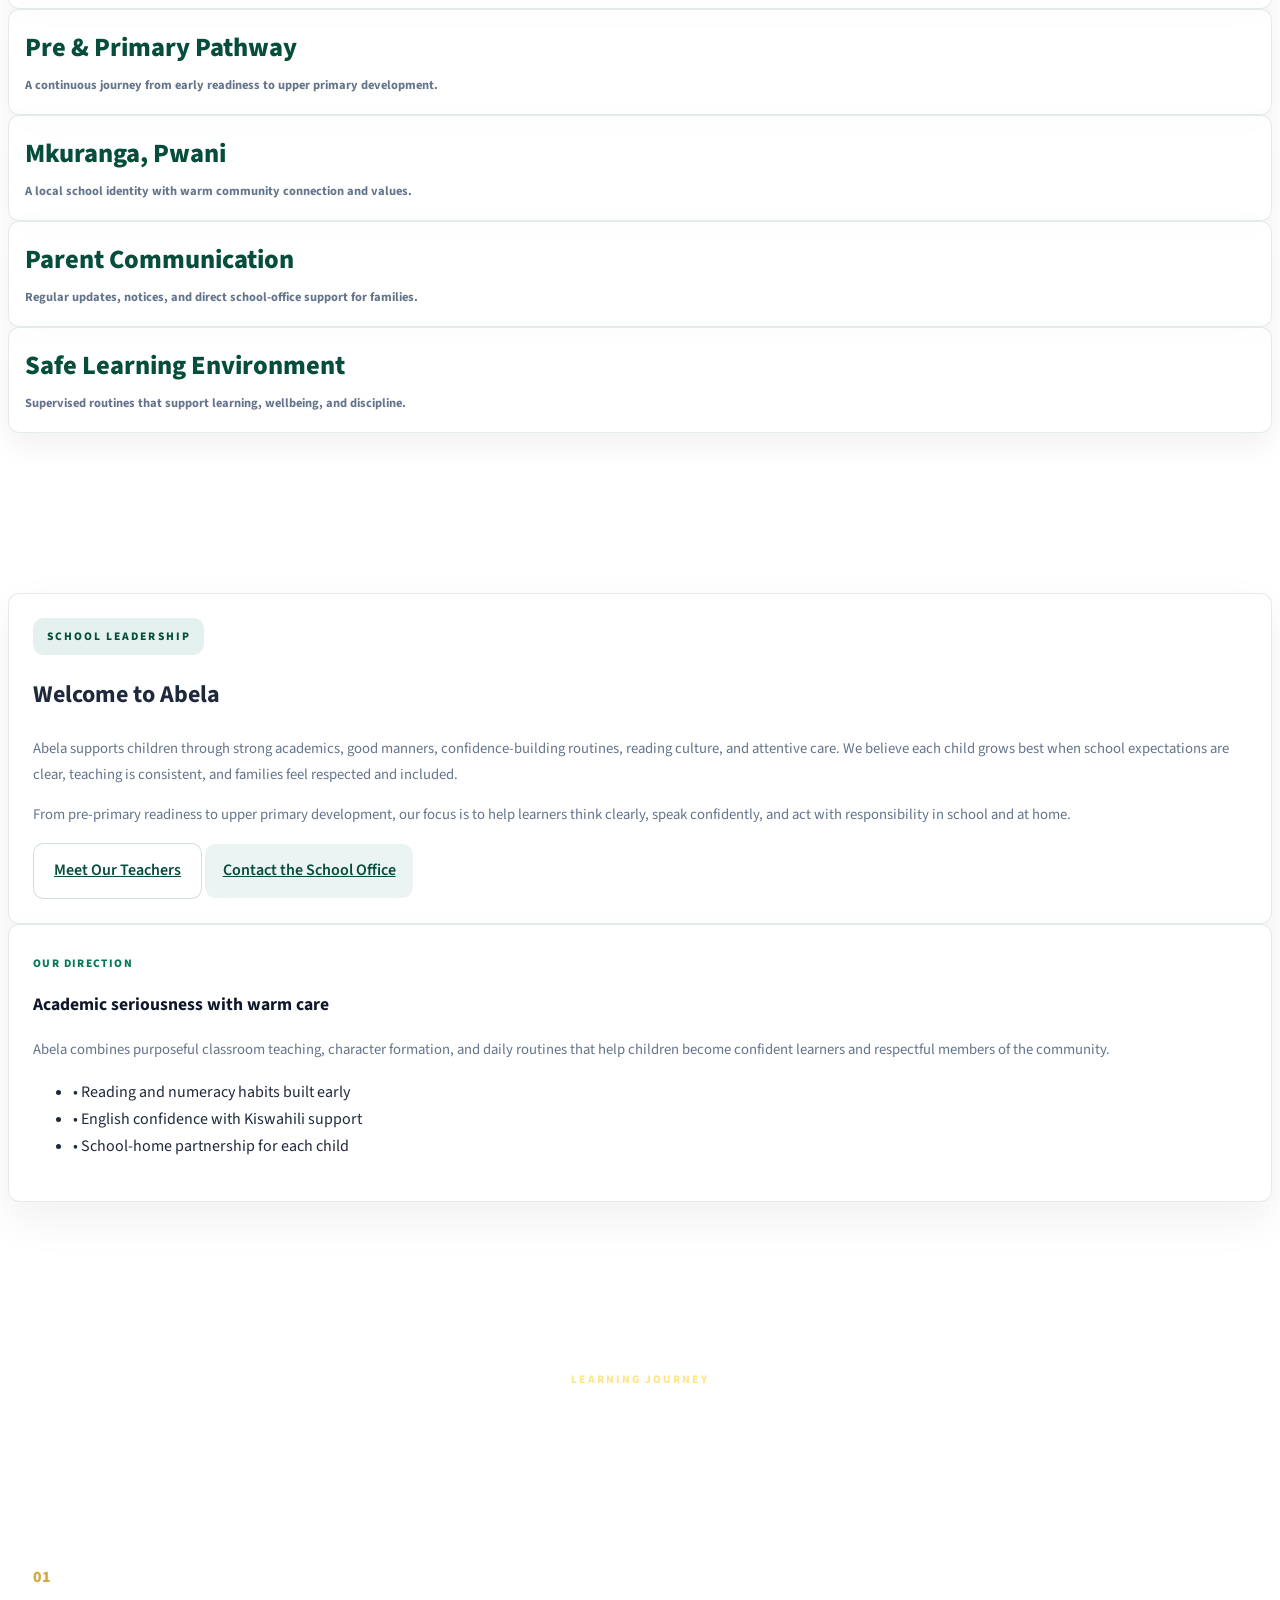
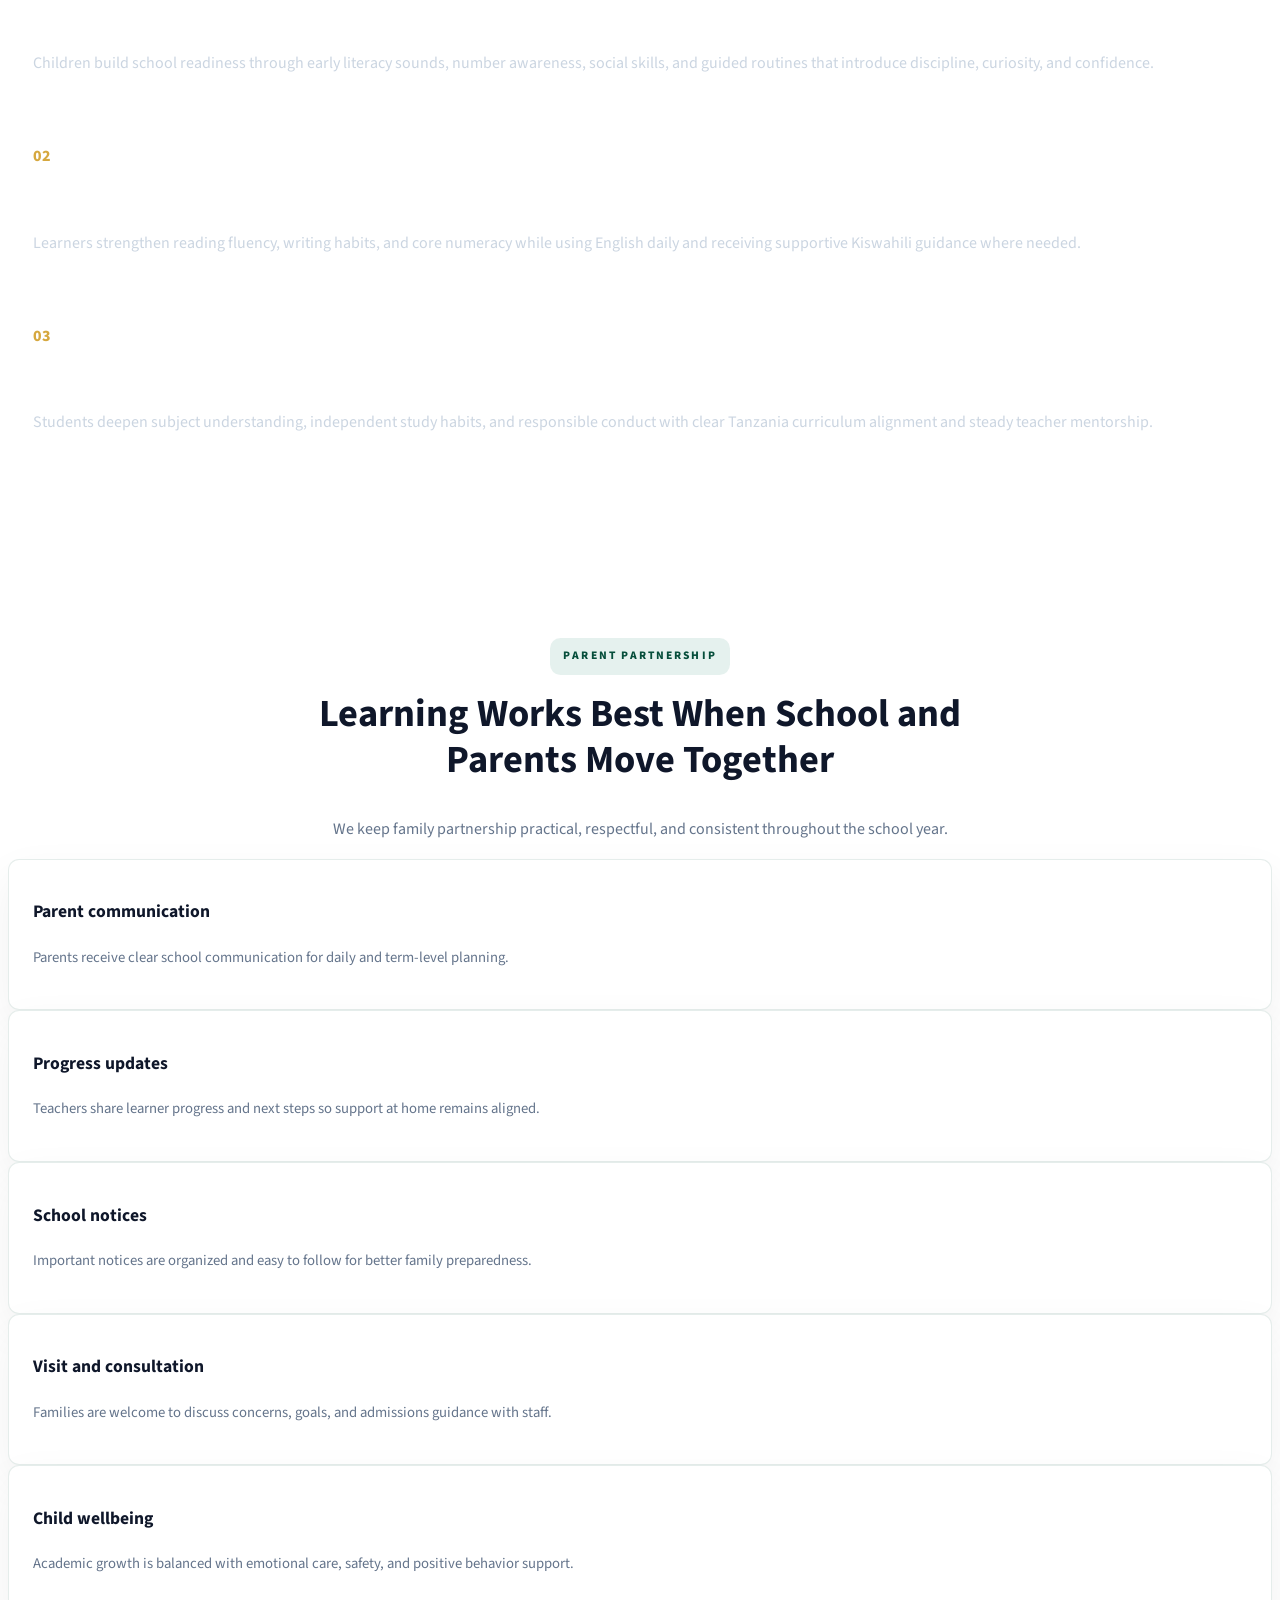
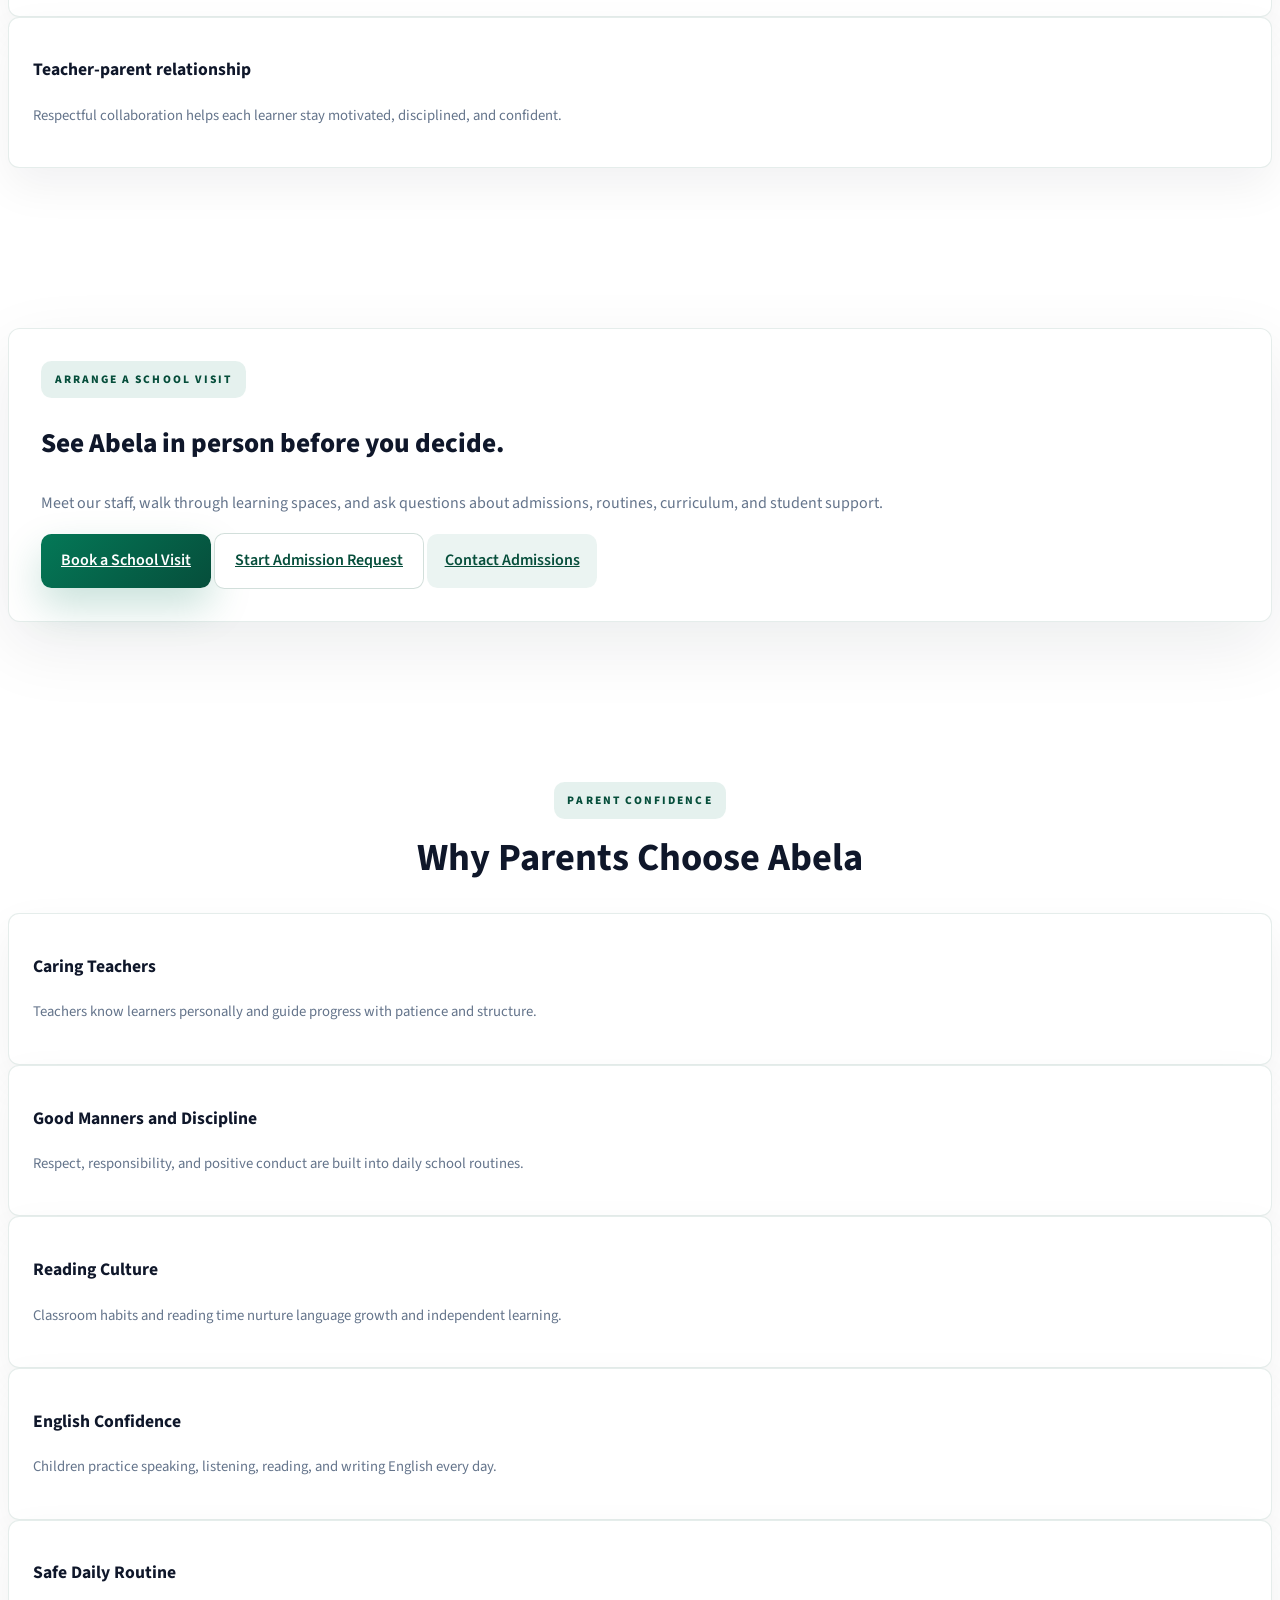
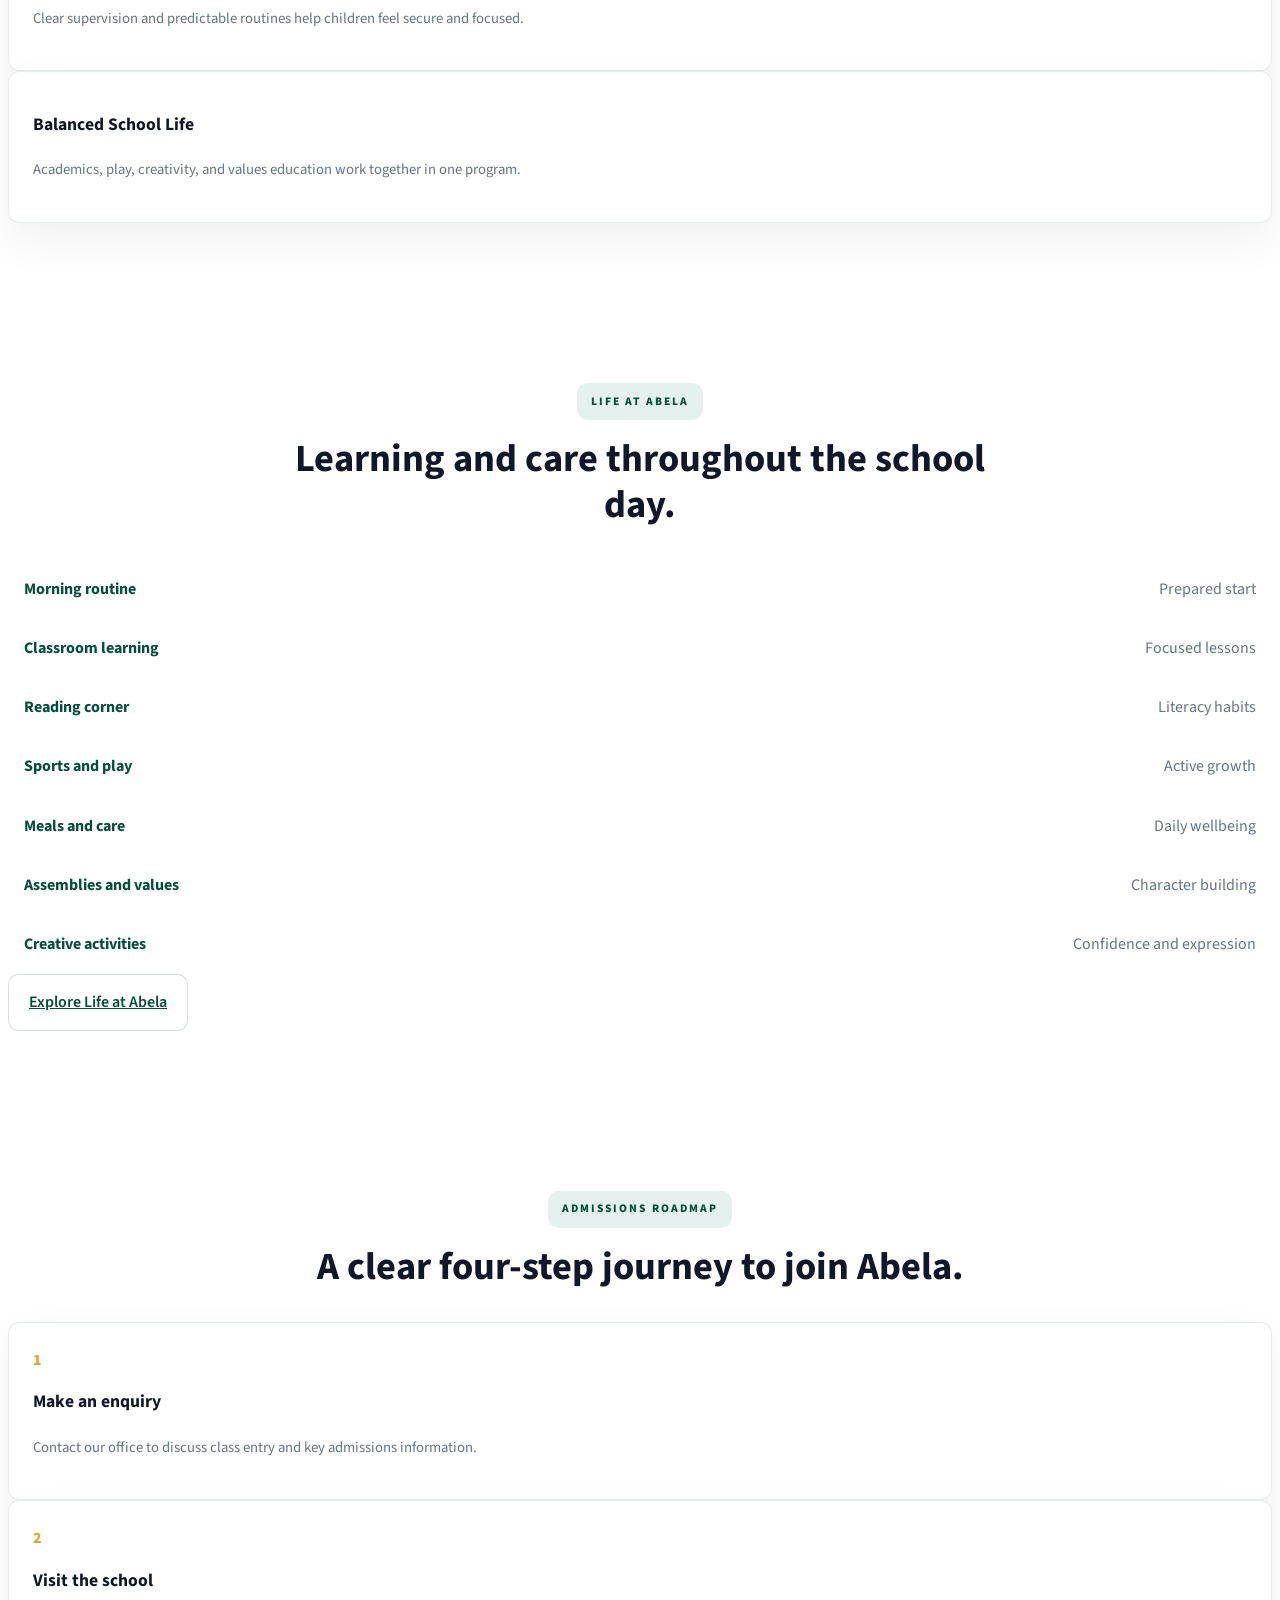
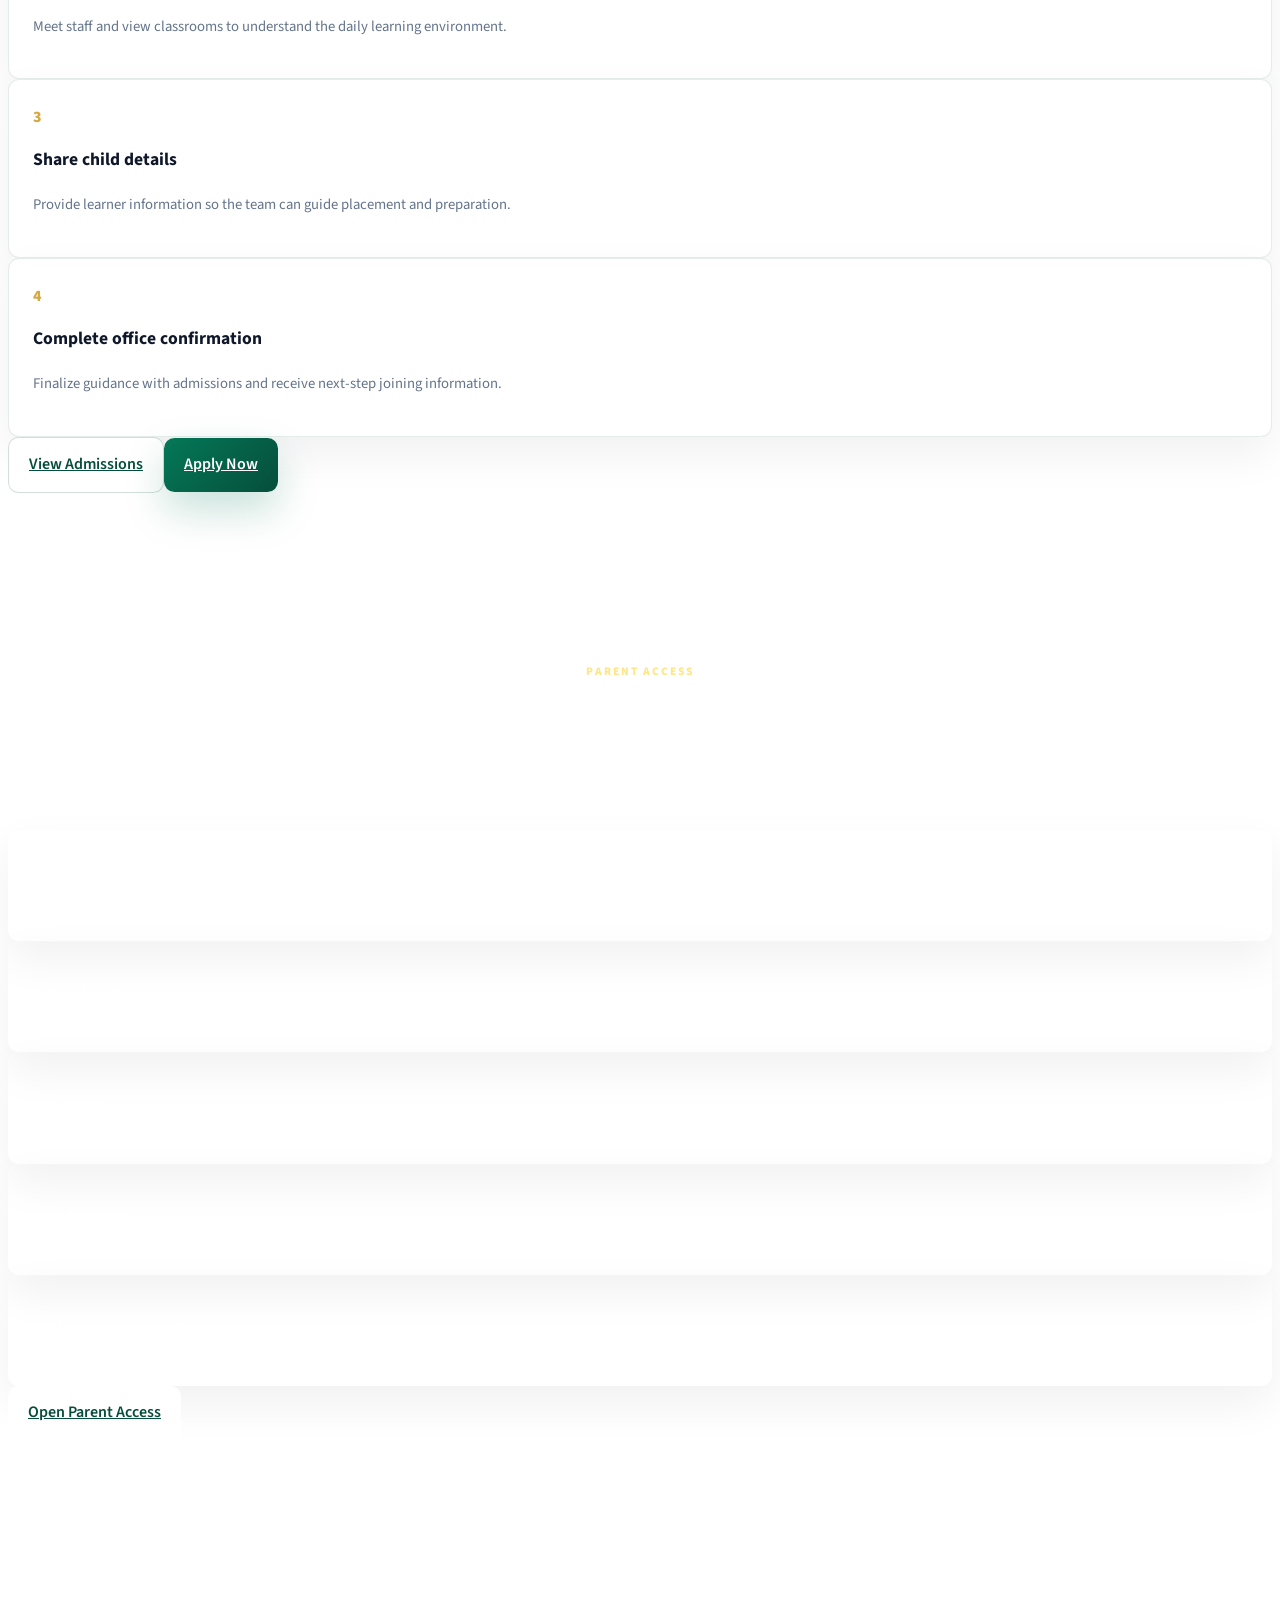
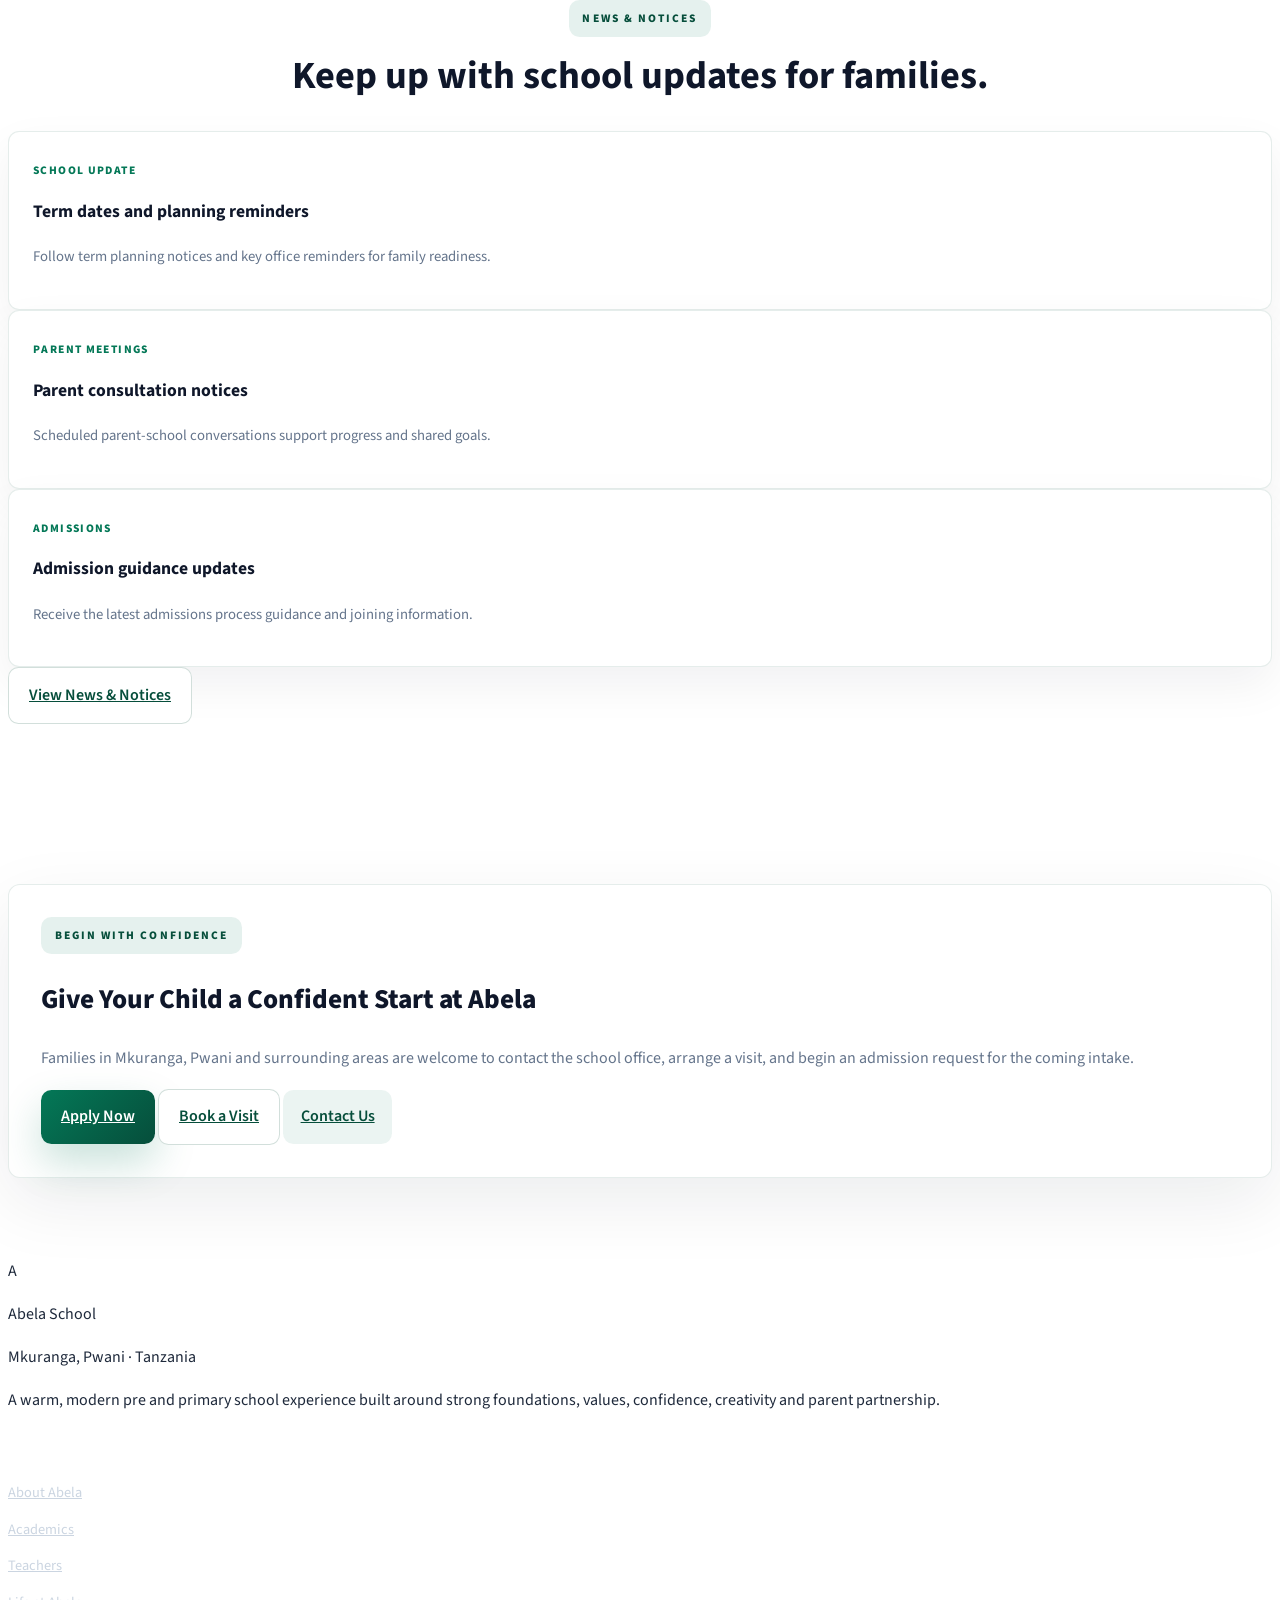
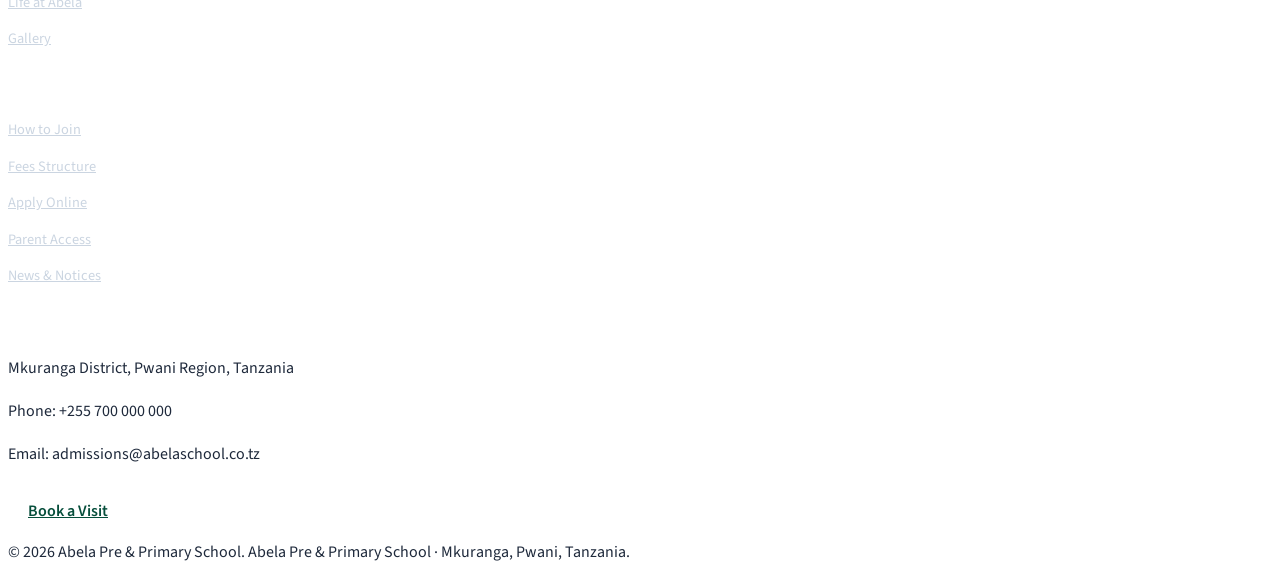
==== commit 538b9417: "add essential premium homepage content" ====
--- a/index.html
+++ b/index.html
@@ -100,39 +100,189 @@
   <main id="main">
 
 <section class="hero-shell overflow-hidden">
-  <div class="absolute inset-0 -z-10 bg-[radial-gradient(circle_at_top_left,rgba(214,168,63,.28),transparent_32%),radial-gradient(circle_at_bottom_right,rgba(4,120,87,.28),transparent_36%)]"></div>
-  <div class="mx-auto grid max-w-7xl items-center gap-12 px-4 py-16 sm:px-6 lg:grid-cols-[1.05fr_0.95fr] lg:px-8 lg:py-24">
+  <div class="absolute inset-0 -z-10 bg-[radial-gradient(circle_at_top_left,rgba(214,168,63,.22),transparent_34%),radial-gradient(circle_at_bottom_right,rgba(4,120,87,.2),transparent_38%)]"></div>
+  <div class="mx-auto grid max-w-7xl items-center gap-10 px-4 py-12 sm:px-6 lg:grid-cols-[1.05fr_0.95fr] lg:px-8 lg:py-20">
     <div class="reveal">
       <span class="eyebrow">Mkuranga · Pwani · Tanzania</span>
-      <h1 class="mt-5 max-w-4xl text-5xl font-extrabold leading-[1.02] tracking-tight text-slate-950 sm:text-6xl lg:text-7xl">A premium start for confident Tanzanian learners.</h1>
-      <p class="mt-6 max-w-2xl text-lg leading-8 text-slate-700">Abela Pre & Primary School blends strong academic foundations, caring teachers, values-based growth and a modern admission experience for families in Mkuranga and Pwani.</p>
+      <h1 class="mt-5 max-w-4xl text-4xl font-bold leading-tight text-slate-950 sm:text-5xl lg:text-6xl">Strong Foundations. Good Manners. Confident Futures.</h1>
+      <p class="mt-6 max-w-2xl text-lg leading-8 text-slate-700">At Abela Pre &amp; Primary School, children learn in a structured English-medium environment with Tanzania curriculum alignment, caring teachers, and strong daily routines that build confidence for life.</p>
       <div class="mt-8 flex flex-col gap-3 sm:flex-row">
-        <a href="apply.html" class="btn btn-primary btn-xl">Start Application</a>
+        <a href="apply.html" class="btn btn-primary btn-xl">Start Admission Request</a>
         <a href="admissions.html" class="btn btn-outline btn-xl">View Admissions</a>
-      </div>
-      <div class="mt-10 grid max-w-xl grid-cols-3 gap-3">
-        <div class="metric-card"><strong>1+</strong><span>Pre-primary readiness</span></div>
-        <div class="metric-card"><strong>I–VI</strong><span>Primary pathway</span></div>
-        <div class="metric-card"><strong>100%</strong><span>Parent-first support</span></div>
       </div>
     </div>
     <div class="reveal relative">
       <div class="hero-photo-card">
         <img src="https://images.unsplash.com/photo-1509062522246-3755977927d7?auto=format&fit=crop&w=1600&q=80" alt="Primary school pupils learning together in a bright classroom" fetchpriority="high" />
-        <div class="floating-card left-5 top-6">
-          <span class="dot"></span>
-          <p>Admissions Open</p>
-          <strong>2026 Intake</strong>
-        </div>
-        <div class="floating-card bottom-5 right-5">
-          <p>Curriculum focus</p>
-          <strong>Tanzania-aligned</strong>
-        </div>
-      </div>
-    </div>
-  </div>
-</section>
-
+        <div class="floating-card left-5 top-6"><p>Admissions</p><strong>Visit and Enquiry Open</strong></div>
+        <div class="floating-card bottom-5 right-5"><p>Learning direction</p><strong>English-medium · Tanzania curriculum</strong></div>
+      </div>
+    </div>
+  </div>
+</section>
+
+<section class="section-padding bg-white">
+  <div class="mx-auto max-w-7xl px-4 sm:px-6 lg:px-8">
+    <div class="section-heading reveal"><span class="eyebrow">School at a glance</span><h2>Clear foundations families can trust.</h2></div>
+    <div class="mt-10 grid gap-4 sm:grid-cols-2 lg:grid-cols-3">
+      <article class="metric-card reveal"><strong>English-Medium Learning</strong><span>Daily classroom language builds communication confidence step by step.</span></article>
+      <article class="metric-card reveal"><strong>Tanzania Curriculum</strong><span>Structured learning aligned to national standards and progression goals.</span></article>
+      <article class="metric-card reveal"><strong>Pre &amp; Primary Pathway</strong><span>A continuous journey from early readiness to upper primary development.</span></article>
+      <article class="metric-card reveal"><strong>Mkuranga, Pwani</strong><span>A local school identity with warm community connection and values.</span></article>
+      <article class="metric-card reveal"><strong>Parent Communication</strong><span>Regular updates, notices, and direct school-office support for families.</span></article>
+      <article class="metric-card reveal"><strong>Safe Learning Environment</strong><span>Supervised routines that support learning, wellbeing, and discipline.</span></article>
+    </div>
+  </div>
+</section>
+
+<section class="section-padding">
+  <div class="mx-auto grid max-w-7xl gap-8 px-4 sm:px-6 lg:grid-cols-[1.1fr_0.9fr] lg:px-8">
+    <article class="feature-card reveal">
+      <span class="eyebrow">School Leadership</span>
+      <h2 class="mt-4 text-3xl font-bold text-slate-950">Welcome to Abela</h2>
+      <p class="mt-4 text-slate-600">Abela supports children through strong academics, good manners, confidence-building routines, reading culture, and attentive care. We believe each child grows best when school expectations are clear, teaching is consistent, and families feel respected and included.</p>
+      <p class="mt-3 text-slate-600">From pre-primary readiness to upper primary development, our focus is to help learners think clearly, speak confidently, and act with responsibility in school and at home.</p>
+      <div class="mt-6 flex flex-wrap gap-3">
+        <a href="teachers.html" class="btn btn-outline">Meet Our Teachers</a>
+        <a href="contact.html" class="btn btn-ghost">Contact the School Office</a>
+      </div>
+    </article>
+    <article class="notice-card reveal">
+      <span>Our direction</span>
+      <h3>Academic seriousness with warm care</h3>
+      <p>Abela combines purposeful classroom teaching, character formation, and daily routines that help children become confident learners and respectful members of the community.</p>
+      <ul class="mt-5 space-y-3 text-sm text-slate-700">
+        <li>• Reading and numeracy habits built early</li>
+        <li>• English confidence with Kiswahili support</li>
+        <li>• School-home partnership for each child</li>
+      </ul>
+    </article>
+  </div>
+</section>
+
+<section class="section-padding bg-emerald-950 text-white">
+  <div class="mx-auto max-w-7xl px-4 sm:px-6 lg:px-8">
+    <div class="section-heading text-white reveal"><span class="eyebrow light">Learning journey</span><h2>One pathway, carefully guided from pre-primary to upper primary.</h2></div>
+    <div class="mt-10 grid gap-5 lg:grid-cols-3">
+      <article class="pathway-card reveal"><span>01</span><h3>Pre-Primary Foundation</h3><p>Children build school readiness through early literacy sounds, number awareness, social skills, and guided routines that introduce discipline, curiosity, and confidence.</p></article>
+      <article class="pathway-card reveal"><span>02</span><h3>Lower Primary: Standard I–II</h3><p>Learners strengthen reading fluency, writing habits, and core numeracy while using English daily and receiving supportive Kiswahili guidance where needed.</p></article>
+      <article class="pathway-card reveal"><span>03</span><h3>Upper Primary: Standard III–VI</h3><p>Students deepen subject understanding, independent study habits, and responsible conduct with clear Tanzania curriculum alignment and steady teacher mentorship.</p></article>
+    </div>
+  </div>
+</section>
+
+<section class="section-padding bg-white">
+  <div class="mx-auto max-w-7xl px-4 sm:px-6 lg:px-8">
+    <div class="section-heading reveal"><span class="eyebrow">Parent partnership</span><h2>Learning Works Best When School and Parents Move Together</h2><p>We keep family partnership practical, respectful, and consistent throughout the school year.</p></div>
+    <div class="mt-10 grid gap-4 md:grid-cols-2 lg:grid-cols-3">
+      <article class="feature-card reveal"><h3>Parent communication</h3><p>Parents receive clear school communication for daily and term-level planning.</p></article>
+      <article class="feature-card reveal"><h3>Progress updates</h3><p>Teachers share learner progress and next steps so support at home remains aligned.</p></article>
+      <article class="feature-card reveal"><h3>School notices</h3><p>Important notices are organized and easy to follow for better family preparedness.</p></article>
+      <article class="feature-card reveal"><h3>Visit and consultation</h3><p>Families are welcome to discuss concerns, goals, and admissions guidance with staff.</p></article>
+      <article class="feature-card reveal"><h3>Child wellbeing</h3><p>Academic growth is balanced with emotional care, safety, and positive behavior support.</p></article>
+      <article class="feature-card reveal"><h3>Teacher-parent relationship</h3><p>Respectful collaboration helps each learner stay motivated, disciplined, and confident.</p></article>
+    </div>
+  </div>
+</section>
+
+<section class="section-padding">
+  <div class="mx-auto max-w-7xl px-4 sm:px-6 lg:px-8">
+    <div class="portal-card reveal bg-gradient-to-r from-white to-emerald-50">
+      <span class="eyebrow">Arrange a school visit</span>
+      <h2 class="mt-4">See Abela in person before you decide.</h2>
+      <p>Meet our staff, walk through learning spaces, and ask questions about admissions, routines, curriculum, and student support.</p>
+      <div class="mt-6 flex flex-wrap gap-3">
+        <a href="admissions.html" class="btn btn-primary">Book a School Visit</a>
+        <a href="apply.html" class="btn btn-outline">Start Admission Request</a>
+        <a href="contact.html" class="btn btn-ghost">Contact Admissions</a>
+      </div>
+    </div>
+  </div>
+</section>
+
+<section class="section-padding bg-white">
+  <div class="mx-auto max-w-7xl px-4 sm:px-6 lg:px-8">
+    <div class="section-heading reveal"><span class="eyebrow">Parent confidence</span><h2>Why Parents Choose Abela</h2></div>
+    <div class="mt-10 grid gap-4 md:grid-cols-2 lg:grid-cols-3">
+      <article class="feature-card reveal"><h3>Caring Teachers</h3><p>Teachers know learners personally and guide progress with patience and structure.</p></article>
+      <article class="feature-card reveal"><h3>Good Manners and Discipline</h3><p>Respect, responsibility, and positive conduct are built into daily school routines.</p></article>
+      <article class="feature-card reveal"><h3>Reading Culture</h3><p>Classroom habits and reading time nurture language growth and independent learning.</p></article>
+      <article class="feature-card reveal"><h3>English Confidence</h3><p>Children practice speaking, listening, reading, and writing English every day.</p></article>
+      <article class="feature-card reveal"><h3>Safe Daily Routine</h3><p>Clear supervision and predictable routines help children feel secure and focused.</p></article>
+      <article class="feature-card reveal"><h3>Balanced School Life</h3><p>Academics, play, creativity, and values education work together in one program.</p></article>
+    </div>
+  </div>
+</section>
+
+<section class="section-padding bg-slate-50">
+  <div class="mx-auto max-w-7xl px-4 sm:px-6 lg:px-8">
+    <div class="section-heading reveal"><span class="eyebrow">Life at Abela</span><h2>Learning and care throughout the school day.</h2></div>
+    <div class="mt-10 grid gap-4 sm:grid-cols-2 lg:grid-cols-3">
+      <div class="info-pill reveal"><strong>Morning routine</strong><span>Prepared start</span></div>
+      <div class="info-pill reveal"><strong>Classroom learning</strong><span>Focused lessons</span></div>
+      <div class="info-pill reveal"><strong>Reading corner</strong><span>Literacy habits</span></div>
+      <div class="info-pill reveal"><strong>Sports and play</strong><span>Active growth</span></div>
+      <div class="info-pill reveal"><strong>Meals and care</strong><span>Daily wellbeing</span></div>
+      <div class="info-pill reveal"><strong>Assemblies and values</strong><span>Character building</span></div>
+      <div class="info-pill reveal sm:col-span-2 lg:col-span-3"><strong>Creative activities</strong><span>Confidence and expression</span></div>
+    </div>
+    <div class="mt-8 text-center reveal"><a href="school-life.html" class="btn btn-outline">Explore Life at Abela</a></div>
+  </div>
+</section>
+
+<section class="section-padding bg-white">
+  <div class="mx-auto max-w-7xl px-4 sm:px-6 lg:px-8">
+    <div class="section-heading reveal"><span class="eyebrow">Admissions roadmap</span><h2>A clear four-step journey to join Abela.</h2></div>
+    <div class="mt-10 grid gap-4 md:grid-cols-2 lg:grid-cols-4">
+      <article class="step-card reveal"><span>1</span><h3>Make an enquiry</h3><p>Contact our office to discuss class entry and key admissions information.</p></article>
+      <article class="step-card reveal"><span>2</span><h3>Visit the school</h3><p>Meet staff and view classrooms to understand the daily learning environment.</p></article>
+      <article class="step-card reveal"><span>3</span><h3>Share child details</h3><p>Provide learner information so the team can guide placement and preparation.</p></article>
+      <article class="step-card reveal"><span>4</span><h3>Complete office confirmation</h3><p>Finalize guidance with admissions and receive next-step joining information.</p></article>
+    </div>
+    <div class="mt-8 flex flex-wrap justify-center gap-3 reveal"><a href="admissions.html" class="btn btn-outline">View Admissions</a><a href="apply.html" class="btn btn-primary">Apply Now</a></div>
+  </div>
+</section>
+
+<section class="section-padding bg-slate-950 text-white">
+  <div class="mx-auto max-w-7xl px-4 sm:px-6 lg:px-8">
+    <div class="section-heading text-white reveal"><span class="eyebrow light">Parent access</span><h2>Stay connected with school information in one place.</h2></div>
+    <div class="mt-10 grid gap-4 md:grid-cols-2 lg:grid-cols-5">
+      <article class="dark-card reveal"><h3>Application progress</h3></article>
+      <article class="dark-card reveal"><h3>School notices</h3></article>
+      <article class="dark-card reveal"><h3>Fee guide</h3></article>
+      <article class="dark-card reveal"><h3>Child profile</h3></article>
+      <article class="dark-card reveal"><h3>Office communication</h3></article>
+    </div>
+    <div class="mt-8 text-center reveal"><a href="portal.html" class="btn btn-light">Open Parent Access</a></div>
+  </div>
+</section>
+
+<section class="section-padding bg-white">
+  <div class="mx-auto max-w-7xl px-4 sm:px-6 lg:px-8">
+    <div class="section-heading reveal"><span class="eyebrow">News & notices</span><h2>Keep up with school updates for families.</h2></div>
+    <div class="mt-10 grid gap-4 lg:grid-cols-3">
+      <article class="news-card reveal"><span>School update</span><h3>Term dates and planning reminders</h3><p>Follow term planning notices and key office reminders for family readiness.</p></article>
+      <article class="news-card reveal"><span>Parent meetings</span><h3>Parent consultation notices</h3><p>Scheduled parent-school conversations support progress and shared goals.</p></article>
+      <article class="news-card reveal"><span>Admissions</span><h3>Admission guidance updates</h3><p>Receive the latest admissions process guidance and joining information.</p></article>
+    </div>
+    <div class="mt-8 text-center reveal"><a href="news.html" class="btn btn-outline">View News &amp; Notices</a></div>
+  </div>
+</section>
+
+<section class="section-padding">
+  <div class="mx-auto max-w-7xl px-4 sm:px-6 lg:px-8">
+    <div class="portal-card reveal text-center">
+      <span class="eyebrow">Begin with confidence</span>
+      <h2 class="mt-4">Give Your Child a Confident Start at Abela</h2>
+      <p class="mx-auto mt-4 max-w-3xl">Families in Mkuranga, Pwani and surrounding areas are welcome to contact the school office, arrange a visit, and begin an admission request for the coming intake.</p>
+      <div class="mt-7 flex flex-wrap justify-center gap-3">
+        <a href="apply.html" class="btn btn-primary">Apply Now</a>
+        <a href="admissions.html" class="btn btn-outline">Book a Visit</a>
+        <a href="contact.html" class="btn btn-ghost">Contact Us</a>
+      </div>
+    </div>
+  </div>
+</section>
 
   </main>
   
